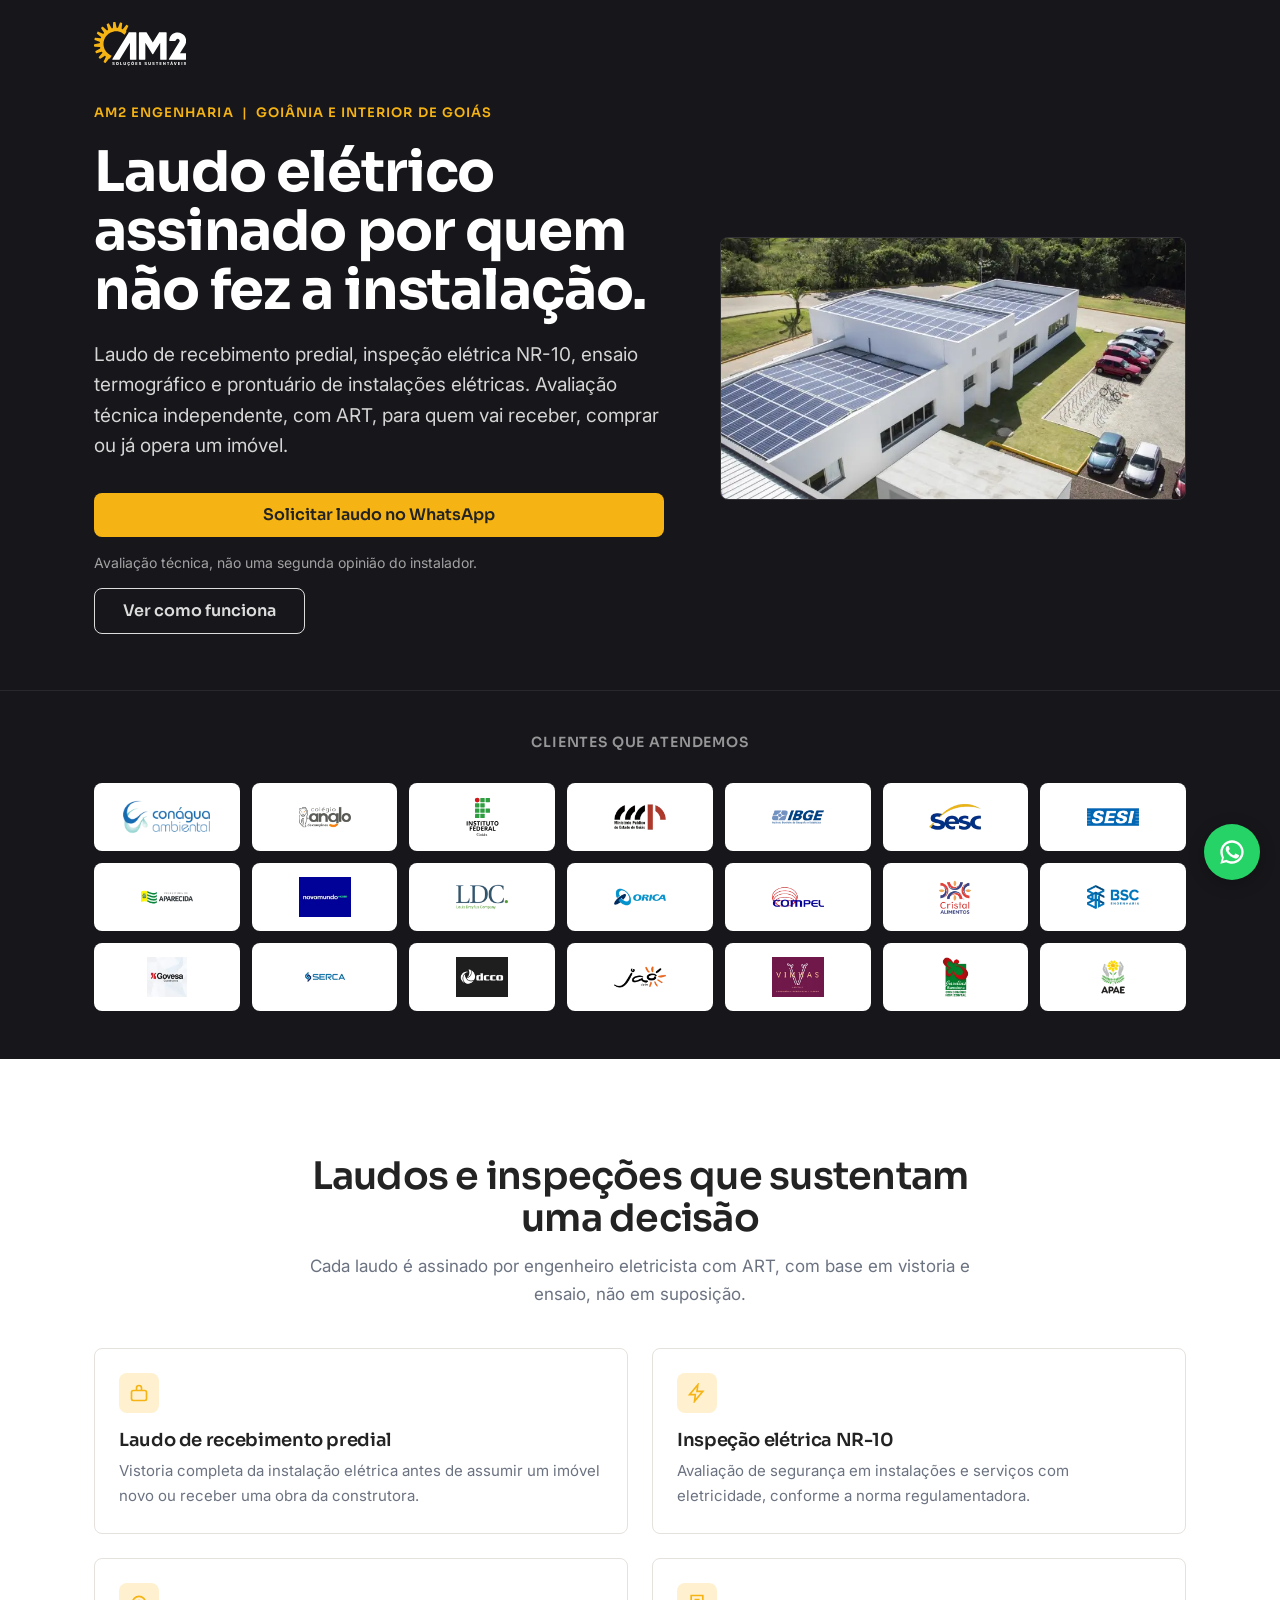
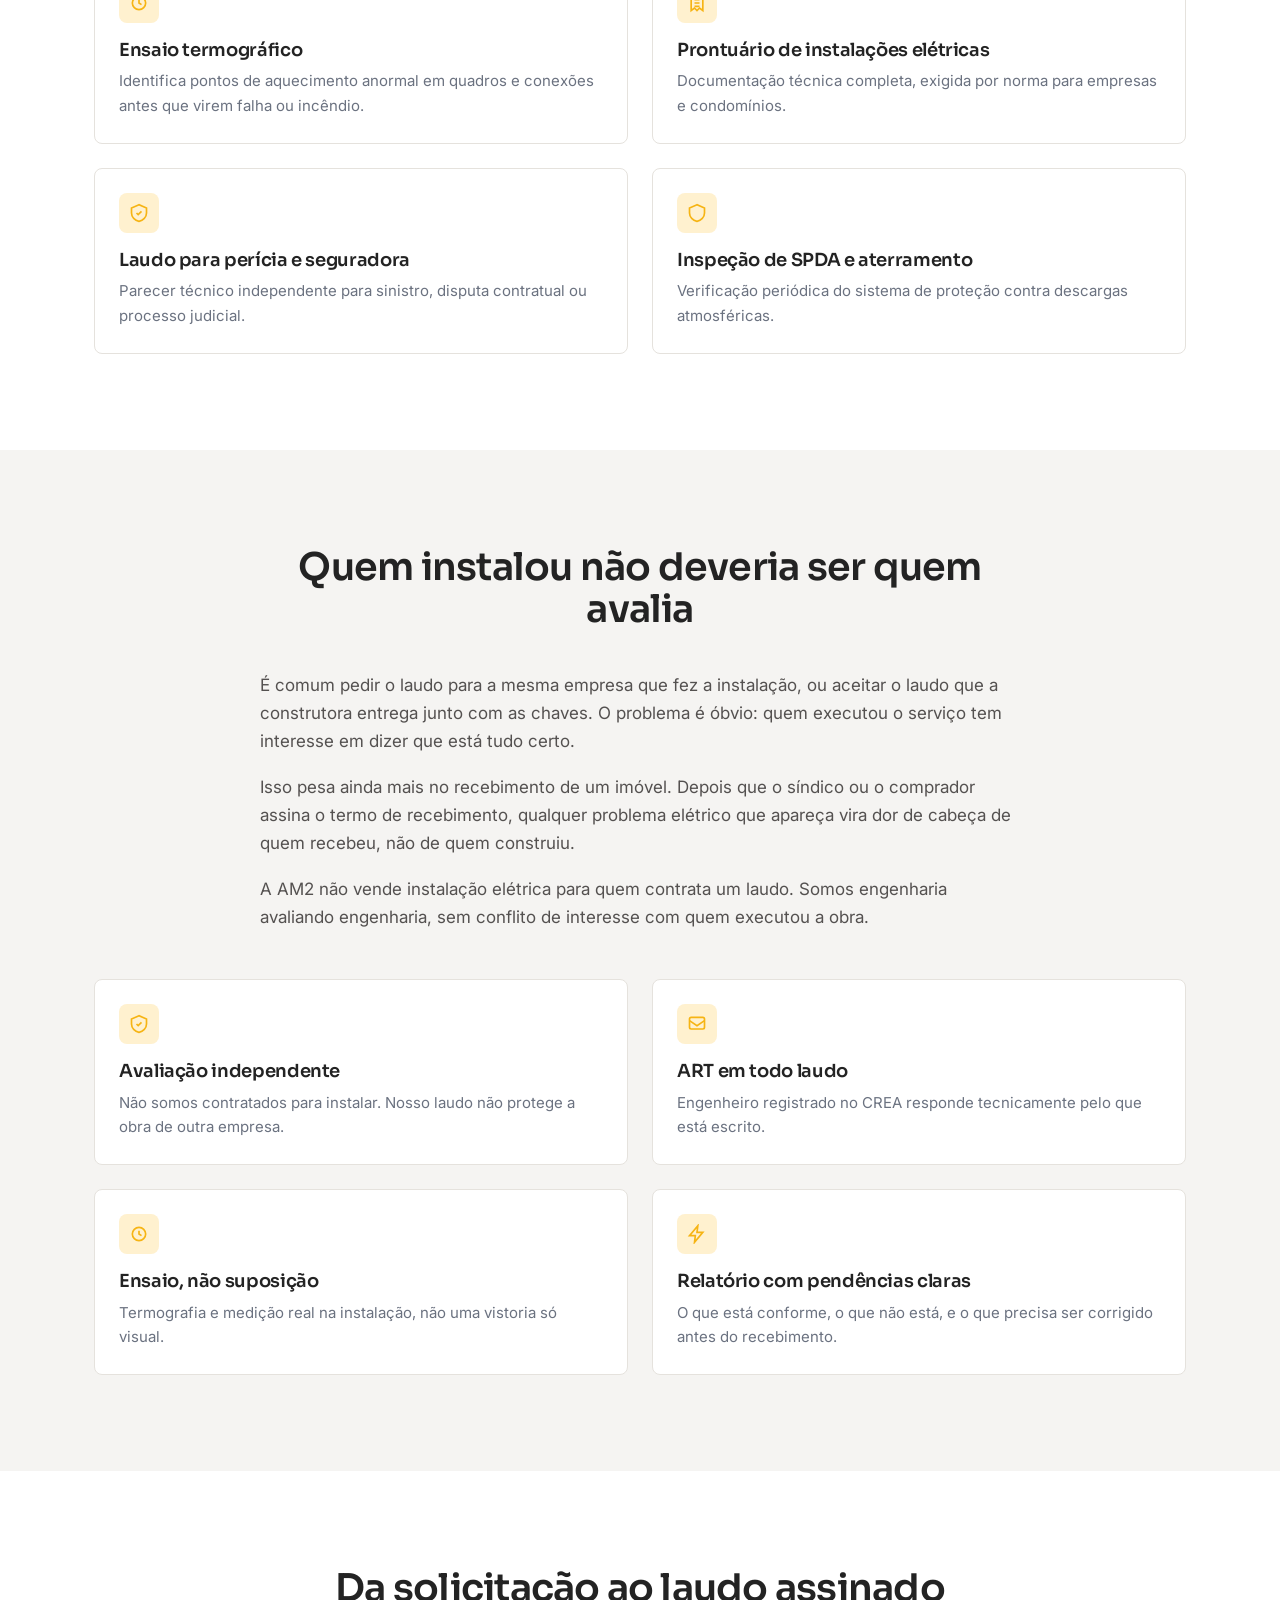
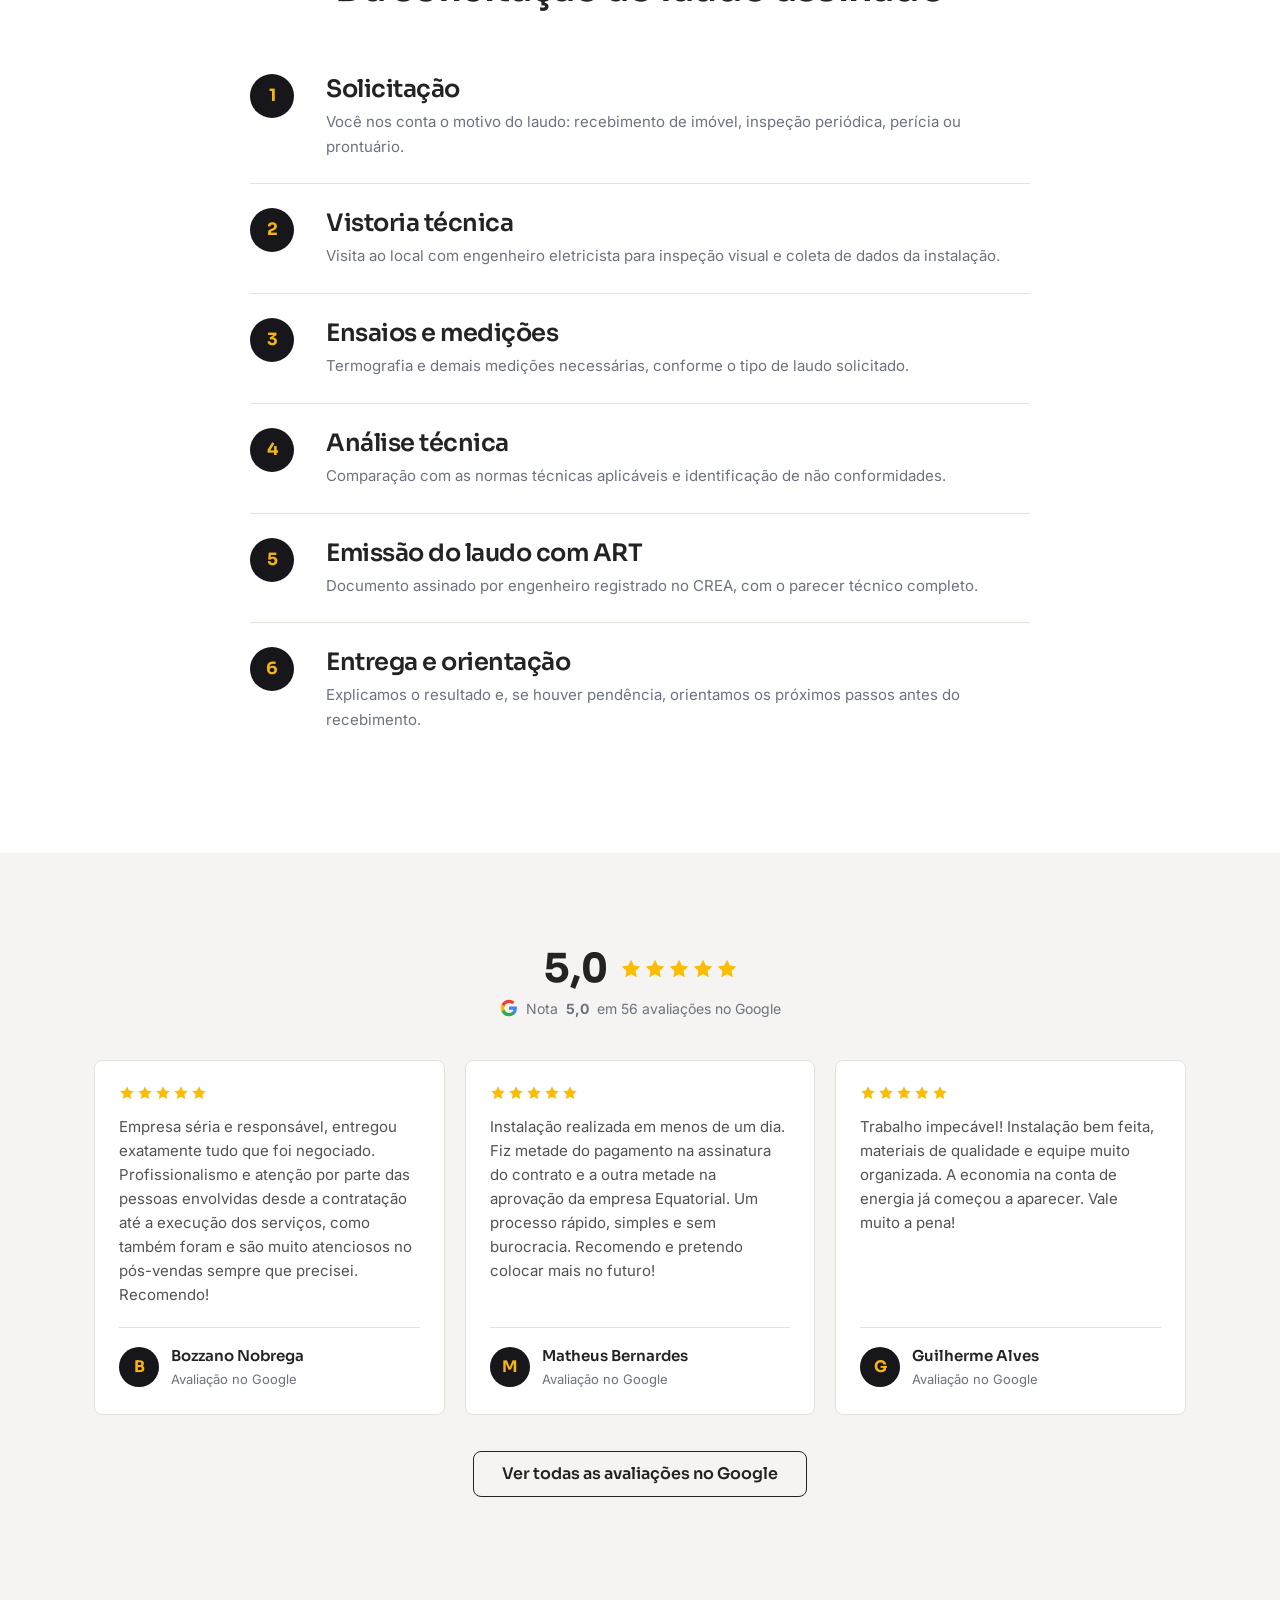
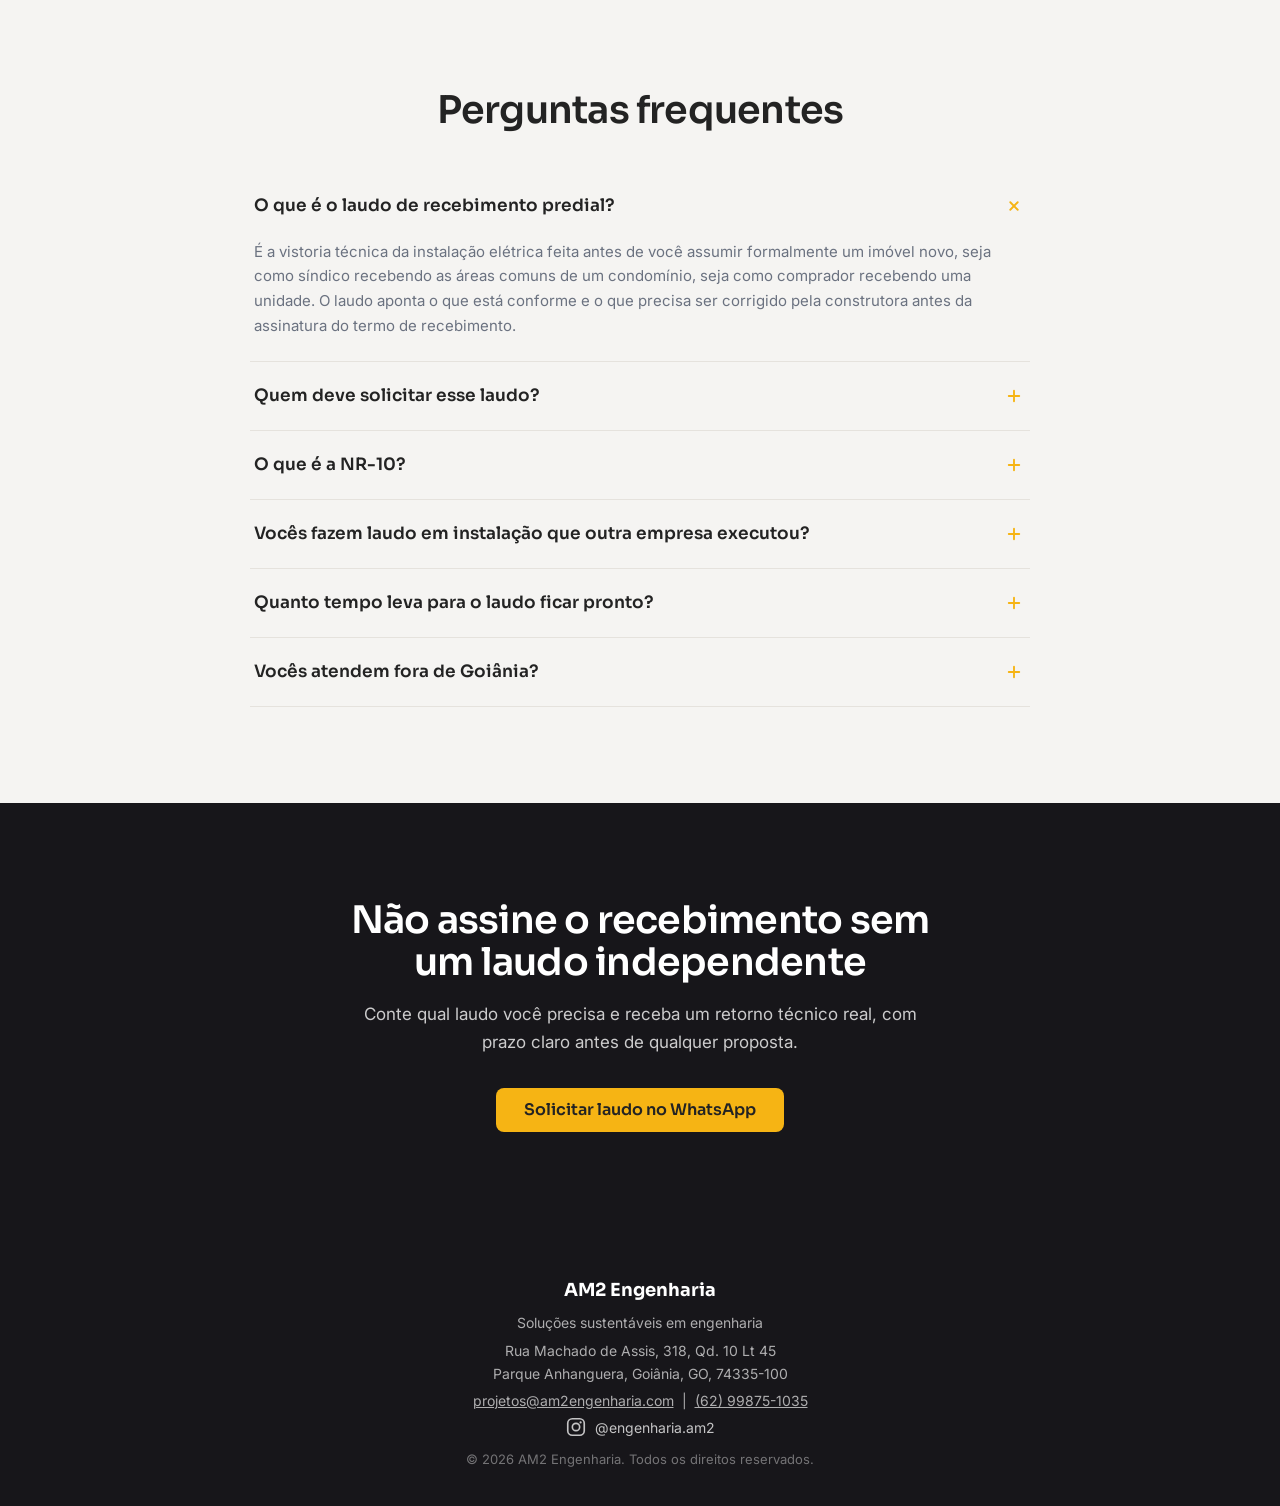
==== laudos-eletricos.html @ b1551a26 "Adiciona a landing page de Laudos Eletricos e Inspecao Eletrica Terceira e ultima das landing pages " ====
<!DOCTYPE html>
<html lang="pt-BR">
<head>
<meta charset="UTF-8">
<meta name="viewport" content="width=device-width, initial-scale=1.0">
<title>Laudos Elétricos e Inspeção Elétrica em Goiânia | AM2 Engenharia</title>
<meta name="description" content="Laudo de recebimento predial, inspeção elétrica NR-10, ensaio termográfico e prontuário de instalações elétricas, assinados por engenheiro independente com ART. Atendimento em Goiânia e interior de Goiás.">
<link rel="canonical" href="https://am2engenharia.com/energia-solar/laudos-eletricos.html">

<meta property="og:site_name" content="AM2 Engenharia">
<meta property="og:title" content="Laudos Elétricos e Inspeção Elétrica em Goiânia | AM2 Engenharia">
<meta property="og:description" content="Laudo de recebimento predial, inspeção elétrica NR-10, ensaio termográfico e prontuário de instalações elétricas, assinados por engenheiro independente.">
<meta property="og:image" content="https://am2engenharia.com/energia-solar/img/og-image.jpg">
<meta property="og:image:width" content="1200">
<meta property="og:image:height" content="630">
<meta property="og:url" content="https://am2engenharia.com/energia-solar/laudos-eletricos.html">
<meta property="og:type" content="website">
<meta property="og:locale" content="pt_BR">

<meta name="twitter:card" content="summary_large_image">
<meta name="twitter:title" content="Laudos Elétricos e Inspeção Elétrica em Goiânia | AM2 Engenharia">
<meta name="twitter:description" content="Laudo de recebimento predial, inspeção elétrica NR-10, ensaio termográfico e prontuário de instalações elétricas.">
<meta name="twitter:image" content="https://am2engenharia.com/energia-solar/img/og-image.jpg">

<link rel="icon" href="data:image/svg+xml,%3Csvg xmlns='http://www.w3.org/2000/svg' viewBox='0 0 32 32'%3E%3Crect width='32' height='32' rx='6' fill='%2317161A'/%3E%3Ccircle cx='16' cy='16' r='8' fill='%23F6B414'/%3E%3C/svg%3E">

<link rel="preconnect" href="https://fonts.googleapis.com">
<link rel="preconnect" href="https://fonts.gstatic.com" crossorigin>
<link href="https://fonts.googleapis.com/css2?family=Sora:wght@600;700&family=Inter:wght@400;500&display=swap" rel="stylesheet">

<!-- Google Tag Manager -->
<script>(function(w,d,s,l,i){w[l]=w[l]||[];w[l].push({'gtm.start':
new Date().getTime(),event:'gtm.js'});var f=d.getElementsByTagName(s)[0],
j=d.createElement(s),dl=l!='dataLayer'?'&l='+l:'';j.async=true;j.src=
'https://www.googletagmanager.com/gtm.js?id='+i+dl;f.parentNode.insertBefore(j,f);
})(window,document,'script','dataLayer','GTM-5PCXXTLG');</script>
<!-- End Google Tag Manager -->

<style>
  /* CSS crítico: hero acima da dobra (mesmo bloco do index.html, mesma design system) */
  *,*::before,*::after{box-sizing:border-box}
  html{-webkit-text-size-adjust:100%}
  body{margin:0;font-family:'Inter','Segoe UI',sans-serif;font-size:17px;line-height:1.65;color:#232323;background:#fff}
  .topo{background:#17161A;padding:22px 0 4px}
  .logo-am2{height:44px;width:auto;display:block}
  .hero{background:#17161A;color:#fff;padding:32px 0 56px}
  .container{max-width:1140px;margin:0 auto;padding:0 24px}
  .hero-conteudo{max-width:760px;margin:0 auto;text-align:center}
  .eyebrow{font-family:'Sora','Segoe UI',sans-serif;font-weight:600;font-size:13px;letter-spacing:.08em;text-transform:uppercase;color:#F6B414;display:block;margin-bottom:20px}
  h1{font-family:'Sora','Segoe UI',sans-serif;font-weight:700;letter-spacing:-0.02em;font-size:34px;line-height:1.1;margin:0 0 20px;color:#fff}
  @media (min-width:769px){h1{font-size:56px;line-height:1.05}}
</style>
<link rel="stylesheet" href="css/style.css">

<script type="application/ld+json">
{
  "@context": "https://schema.org",
  "@type": "LocalBusiness",
  "name": "AM2 Engenharia",
  "image": "https://am2engenharia.com/energia-solar/img/og-image.jpg",
  "telephone": "+5562998751035",
  "email": "projetos@am2engenharia.com",
  "address": {
    "@type": "PostalAddress",
    "streetAddress": "Rua Machado de Assis, 318, Qd. 10 Lt 45",
    "addressLocality": "Goiânia",
    "addressRegion": "GO",
    "postalCode": "74335-100",
    "addressCountry": "BR"
  },
  "areaServed": {
    "@type": "State",
    "name": "Goiás"
  },
  "makesOffer": {
    "@type": "Offer",
    "itemOffered": {
      "@type": "Service",
      "name": "Laudos elétricos e inspeção elétrica, incluindo laudo de recebimento predial",
      "provider": {
        "@type": "LocalBusiness",
        "name": "AM2 Engenharia"
      }
    }
  }
}
</script>
</head>
<body>
<!-- Google Tag Manager (noscript) -->
<noscript><iframe src="https://www.googletagmanager.com/ns.html?id=GTM-5PCXXTLG"
height="0" width="0" style="display:none;visibility:hidden"></iframe></noscript>
<!-- End Google Tag Manager (noscript) -->

<main>

<!-- CABEÇALHO / LOGO -->
<header class="topo">
  <div class="container">
    <svg id="logoAm2" class="logo-am2" viewBox="0 0 320.2 152.9" xmlns="http://www.w3.org/2000/svg" role="img" aria-label="AM2 Engenharia">
      <style>#logoAm2 .st0{fill:#F6B414}#logoAm2 .st1{fill:#FFFFFF}</style>
      <g>
        <path class="st0" d="M116.3,11.3c-0.7-0.4-1.4-0.8-2.1-1.2c-0.8-0.4-1.8-0.3-2.3,0.4l-11.1,13.9c-0.5,0.6-1.4,0.9-2.2,0.5c-0.5-0.2-1.1-0.5-1.6-0.7c-0.8-0.3-1.2-1.1-1.1-1.9L98,4.7c0.1-0.9-0.5-1.7-1.3-2c-1.6-0.4-3.1-0.8-4.7-1.1c-0.9-0.2-1.8,0.3-2.1,1.1l-6.3,16.6c-0.3,0.8-1.1,1.3-1.9,1.2c-0.6-0.1-1.1-0.1-1.7-0.1c-0.8-0.1-1.5-0.7-1.7-1.5L74.8,1.5c-0.2-0.9-1-1.5-1.9-1.5c-1.6,0.1-3.2,0.2-4.8,0.4c-0.9,0.1-1.6,0.8-1.6,1.7l-0.8,17.8c0,0.8-0.6,1.5-1.4,1.7c-0.6,0.1-1.1,0.3-1.7,0.4c-0.8,0.2-1.6-0.2-2-0.9L51.8,5.6c-0.4-0.8-1.4-1.1-2.2-0.8c-1.5,0.6-3,1.2-4.5,1.8c-0.8,0.4-1.3,1.3-1,2.2l4.7,17.1c0.2,0.8-0.1,1.6-0.8,2.1c-0.5,0.3-1,0.6-1.5,0.9c-0.7,0.4-1.6,0.4-2.2-0.2L31.1,16.6c-0.7-0.6-1.7-0.6-2.4-0.1c-1.3,1-2.5,2.1-3.7,3.1c-0.7,0.6-0.8,1.6-0.3,2.4l9.8,14.9c0.5,0.7,0.4,1.6-0.2,2.2c-0.4,0.4-0.8,0.9-1.1,1.3c-0.5,0.6-1.4,0.8-2.2,0.5l-16.1-7.4c-0.8-0.4-1.8-0.1-2.3,0.7c-0.4,0.7-0.9,1.4-1.3,2c-0.4,0.7-0.8,1.4-1.2,2.1C9.6,39,9.8,40,10.5,40.6l13.9,11.1c0.6,0.5,0.9,1.4,0.5,2.2c-0.2,0.5-0.5,1.1-0.7,1.6c-0.3,0.8-1.1,1.2-1.9,1.1L4.7,54.5c-0.9-0.1-1.7,0.5-2,1.3c-0.4,1.6-0.8,3.1-1.1,4.7c-0.2,0.9,0.3,1.8,1.1,2.1l16.6,6.3c0.8,0.3,1.3,1.1,1.2,1.9c-0.1,0.6-0.1,1.1-0.1,1.7c-0.1,0.8-0.7,1.5-1.5,1.7L1.5,77.7c-0.9,0.2-1.5,1-1.5,1.9c0.1,1.6,0.2,3.2,0.4,4.8C0.5,85.3,1.2,86,2.1,86l17.8,0.8c0.8,0,1.5,0.6,1.7,1.4c0.1,0.6,0.3,1.1,0.4,1.7c0.2,0.8-0.2,1.6-0.9,2l-15.5,8.7c-0.8,0.4-1.1,1.4-0.8,2.2c0.6,1.5,1.2,3,1.8,4.5c0.4,0.8,1.3,1.3,2.2,1l17.1-4.7c0.8-0.2,1.6,0.1,2.1,0.8c0.3,0.5,0.6,1,0.9,1.5c0.4,0.7,0.4,1.6-0.2,2.2l-12.1,13.1c-0.6,0.7-0.7,1.7-0.1,2.4c1,1.3,2.1,2.5,3.1,3.7c0.6,0.7,1.6,0.8,2.4,0.3l14.9-9.8c0.7-0.5,1.6-0.4,2.2,0.2c0.4,0.4,0.9,0.8,1.3,1.1c0.6,0.5,0.8,1.4,0.5,2.2l-7.4,16.1c-0.4,0.8-0.1,1.8,0.7,2.3c0.7,0.4,1.4,0.9,2,1.3c0.7,0.4,1.4,0.8,2.1,1.2c0.8,0.4,1.8,0.3,2.3-0.4l11.1-13.9c0.5-0.6,1.4-0.9,2.2-0.5c0.3,0.1,0.6,0.3,0.9,0.4l6.7-10.9c-2.8-1-5.5-2.3-8-3.9c-9.5-5.9-16.7-15.3-19.4-27c-2.7-11.6-0.5-23.3,5.3-32.8c5.9-9.5,15.3-16.7,27-19.5c11.6-2.7,23.3-0.5,32.8,5.3c2.5,1.6,4.9,3.4,7.1,5.5l6.7-10.9c-0.3-0.2-0.5-0.4-0.8-0.6c-0.6-0.5-0.8-1.4-0.5-2.2l7.4-16.1c0.4-0.8,0.1-1.8-0.7-2.3C117.7,12.2,117,11.7,116.3,11.3z"/>
        <path class="st1" d="M147.3,129.2V38c0-0.5-0.2-1.1-0.6-1.4c-0.4-0.4-0.9-0.6-1.4-0.6H122c-0.7,0-1.4,0.4-1.7,1l-56.4,91.2c-0.4,0.6-0.4,1.4,0,2.1c0.4,0.6,1,1,1.8,1h21.7c0.7,0,1.4-0.4,1.7-1l35.8-57.9v56.9c0,0.5,0.2,1.1,0.6,1.4c0.4,0.4,0.9,0.6,1.4,0.6h18.4C146.4,131.3,147.3,130.3,147.3,129.2z M284,63.9c0.6-2.7,2.7-4.7,5.4-5.2c2.7-0.5,5.4,0.5,7,2.7c1.6,2.2,1.8,5.1,0.4,7.5l-36.6,59.3c-0.4,0.6-0.4,1.4,0,2.1c0.4,0.6,1,1,1.8,1h56.3c0.5,0,1.1-0.2,1.4-0.6c0.4-0.4,0.6-0.9,0.6-1.4v-18.4c0-1.1-0.9-2-2-2h-19.6l16.9-27.4c6.6-10.3,6.2-23.7-1.2-33.5c-7.3-9.8-20-14.1-31.8-10.6c-11.8,3.4-20.2,13.8-21.1,26.1c0,0.6,0.2,1.1,0.5,1.5c0.4,0.4,0.9,0.6,1.5,0.6H282C282.9,65.4,283.8,64.8,284,63.9z M204.3,71.3L183,36.9c-0.4-0.6-1-1-1.7-1H158c-0.5,0-1.1,0.2-1.4,0.6c-0.4,0.4-0.6,0.9-0.6,1.4v91.2c0,0.5,0.2,1.1,0.6,1.4s0.9,0.6,1.4,0.6h18.4c0.5,0,1.1-0.2,1.4-0.6c0.4-0.4,0.6-0.9,0.6-1.4V72.4l24.1,38.9c0.4,0.6,1,1,1.7,1s1.4-0.4,1.7-1l24.1-38.9v56.9c0,0.5,0.2,1.1,0.6,1.4c0.4,0.4,0.9,0.6,1.4,0.6h18.4c1.1,0,2-0.9,2-2V38c0-0.5-0.2-1.1-0.6-1.4c-0.4-0.4-0.9-0.6-1.4-0.6h-23.3c-0.7,0-1.4,0.4-1.7,1L204.3,71.3z"/>
        <path class="st1" d="M63.6,146.4c0.1,1.6,1.2,3.1,4.1,3.1c2.8,0,4.2-1.4,4.2-3.3c0-1.9-1.2-2.6-2.8-2.9l-1.5-0.3c-0.9-0.2-1.4-0.5-1.4-1c0-0.7,0.5-1.1,1.5-1.1c1,0,1.6,0.6,1.7,1.2h2.3c-0.1-1.6-1.4-3-3.9-3c-2.4,0-4,1.2-4,3.2c0,1.7,1.1,2.6,2.7,2.9l1.4,0.3c1,0.2,1.5,0.5,1.5,1.1c0,0.7-0.5,1.2-1.7,1.2c-1.1,0-1.8-0.6-1.9-1.2H63.6z M85.8,144.8v-1.2c0-2.9-1.6-4.7-4.5-4.7c-2.9,0-4.5,1.8-4.5,4.7v1.2c0,2.9,1.7,4.7,4.5,4.7C84.2,149.5,85.8,147.7,85.8,144.8z M83.3,143.6v1.2c0,1.8-0.8,2.7-2,2.7c-1.2,0-2-0.9-2-2.7v-1.2c0-1.8,0.8-2.7,2-2.7C82.5,140.9,83.3,141.9,83.3,143.6z M97.7,147.3h-4.1v-8.1h-2.5v10.2h6.5V147.3z M106.6,147.5c-1.1,0-1.8-0.7-1.8-2v-6.4h-2.4v6.7c0,2.2,1.6,3.7,4.3,3.7c2.6,0,4.3-1.5,4.3-3.7v-6.7h-2.4v6.4C108.5,146.8,107.7,147.5,106.6,147.5z M120.3,152.9c1.2,0,2-0.5,2-1.5c0-0.8-0.5-1.3-1.4-1.3l0.3-0.7c2.1-0.2,3.5-1.6,3.5-3.6v-0.3h-2.3c0,1.1-0.7,1.9-1.8,1.9c-1.2,0-1.9-0.9-1.9-2.7v-1.1c0-1.7,0.7-2.7,1.9-2.7c1.1,0,1.8,0.8,1.8,1.9h2.3v-0.3c0-2.2-1.7-3.7-4.2-3.7c-2.8,0-4.4,1.8-4.4,4.7v1.1c0,2.7,1.3,4.4,3.7,4.7l-0.3,0.8v0.8h0.4c0.8,0,0.9,0.2,0.9,0.4c0,0.3-0.4,0.4-0.8,0.4c-0.3,0-0.6,0-0.8-0.1v1C119.5,152.9,119.8,152.9,120.3,152.9z M135.1,138.4c1,0,1.6-0.7,1.6-1.7h-1.1c0,0.4-0.2,0.7-0.5,0.7c-0.6,0-0.9-0.8-1.9-0.8c-1.1,0-1.5,0.9-1.5,1.7h1.1c0-0.3,0.2-0.7,0.5-0.7C133.8,137.6,134.1,138.4,135.1,138.4z M138.6,144.8v-1.2c0-2.9-1.6-4.7-4.5-4.7c-2.9,0-4.5,1.8-4.5,4.7v1.2c0,2.9,1.7,4.7,4.5,4.7C137,149.5,138.6,147.7,138.6,144.8z M136.1,143.6v1.2c0,1.8-0.8,2.7-2,2.7c-1.2,0-2-0.9-2-2.7v-1.2c0-1.8,0.8-2.7,2-2.7C135.3,140.9,136.1,141.9,136.1,143.6z M150.8,147.4h-4.4v-2.3h4.1v-1.8h-4.1v-2.2h4.4v-1.9h-6.8v10.2h6.8V147.4z M155.7,146.4c0.1,1.6,1.2,3.1,4.1,3.1c2.8,0,4.2-1.4,4.2-3.3c0-1.9-1.2-2.6-2.8-2.9l-1.5-0.3c-0.9-0.2-1.4-0.5-1.4-1c0-0.7,0.5-1.1,1.5-1.1c1,0,1.6,0.6,1.7,1.2h2.3c-0.1-1.6-1.4-3-3.9-3c-2.4,0-4,1.2-4,3.2c0,1.7,1.1,2.6,2.7,2.9l1.4,0.3c1,0.2,1.5,0.5,1.5,1.1c0,0.7-0.5,1.2-1.7,1.2c-1.1,0-1.8-0.6-1.9-1.2H155.7z M175.4,146.4c0.1,1.6,1.2,3.1,4.1,3.1c2.8,0,4.2-1.4,4.2-3.3c0-1.9-1.2-2.6-2.8-2.9l-1.5-0.3c-0.9-0.2-1.4-0.5-1.4-1c0-0.7,0.5-1.1,1.5-1.1c1,0,1.6,0.6,1.7,1.2h2.3c-0.1-1.6-1.4-3-3.9-3c-2.4,0-4,1.2-4,3.2c0,1.7,1.1,2.6,2.7,2.9l1.4,0.3c1,0.2,1.5,0.5,1.5,1.1c0,0.7-0.5,1.2-1.7,1.2c-1.1,0-1.8-0.6-1.9-1.2H175.4z M193.1,147.5c-1.1,0-1.8-0.7-1.8-2v-6.4h-2.4v6.7c0,2.2,1.6,3.7,4.3,3.7c2.6,0,4.3-1.5,4.3-3.7v-6.7h-2.4v6.4C194.9,146.8,194.2,147.5,193.1,147.5z M202.4,146.4c0.1,1.6,1.2,3.1,4.1,3.1c2.8,0,4.2-1.4,4.2-3.3c0-1.9-1.2-2.6-2.8-2.9l-1.5-0.3c-0.9-0.2-1.4-0.5-1.4-1c0-0.7,0.5-1.1,1.5-1.1c1,0,1.6,0.6,1.7,1.2h2.3c-0.1-1.6-1.4-3-3.9-3c-2.4,0-4,1.2-4,3.2c0,1.7,1.1,2.6,2.7,2.9l1.4,0.3c1,0.2,1.5,0.5,1.5,1.1c0,0.7-0.5,1.2-1.7,1.2c-1.1,0-1.8-0.6-1.9-1.2H202.4z M220.3,149.3v-8.2h2.8v-2h-8v2h2.8v8.2H220.3z M234.8,147.4h-4.4v-2.3h4.1v-1.8h-4.1v-2.2h4.4v-1.9h-6.8v10.2h6.8V147.4z M242.5,149.3v-6.1h0.1l4.1,6.1h1.9v-10.2h-2.3v6.1h-0.1l-4.1-6.1h-1.9v10.2H242.5z M258.7,149.3v-8.2h2.8v-2h-8v2h2.8v8.2H258.7z M268.7,138.1h1.6l2.1-2.4h-2L268.7,138.1z M267.3,149.3l0.7-2.4h3.2l0.7,2.4h2.6l-3.3-10.2h-3l-3.3,10.2H267.3z M269.6,141.3l1.1,3.9h-2.3l1.1-3.9H269.6z M280.9,149.3h3.1l3.2-10.2h-2.7l-1.9,7.6h-0.1l-1.9-7.6h-2.9L280.9,149.3z M298.8,147.4h-4.4v-2.3h4.1v-1.8h-4.1v-2.2h4.4v-1.9H292v10.2h6.8V147.4z M306.7,149.3v-10.2h-2.5v10.2H306.7z M311.9,146.4c0.1,1.6,1.2,3.1,4.1,3.1c2.8,0,4.2-1.4,4.2-3.3c0-1.9-1.2-2.6-2.8-2.9l-1.5-0.3c-0.9-0.2-1.4-0.5-1.4-1c0-0.7,0.5-1.1,1.5-1.1c1,0,1.6,0.6,1.7,1.2h2.3c-0.1-1.6-1.4-3-3.9-3c-2.4,0-4,1.2-4,3.2c0,1.7,1.1,2.6,2.7,2.9l1.4,0.3c1,0.2,1.5,0.5,1.5,1.1c0,0.7-0.5,1.2-1.7,1.2c-1.1,0-1.8-0.6-1.9-1.2H311.9z"/>
      </g>
    </svg>
  </div>
</header>

<!-- 01. HERO -->
<section class="hero">
  <div class="container">
    <div class="hero-grid">
      <div class="hero-conteudo">
        <span class="eyebrow">AM2 ENGENHARIA &nbsp;|&nbsp; GOIÂNIA E INTERIOR DE GOIÁS</span>
        <h1>Laudo elétrico assinado por quem não fez a instalação.</h1>
        <p class="hero-subtitulo">Laudo de recebimento predial, inspeção elétrica NR-10, ensaio termográfico e prontuário de instalações elétricas. Avaliação técnica independente, com ART, para quem vai receber, comprar ou já opera um imóvel.</p>
        <div class="hero-acoes">
          <button class="btn btn-primario btn-bloco" data-whatsapp-origem="hero_laudos">Solicitar laudo no WhatsApp</button>
          <span class="hero-micro">Avaliação técnica, não uma segunda opinião do instalador.</span>
          <button class="btn btn-secundario hero-secundario" data-rolar-para="#contato">Ver como funciona</button>
        </div>
      </div>
      <div class="hero-imagem">
        <img src="img/hero-usina.webp" alt="Instalação elétrica inspecionada pela AM2 Engenharia" width="800" height="450" loading="eager" fetchpriority="high">
      </div>
    </div>
  </div>
</section>

<!-- 02. CLIENTES / LOGO WALL -->
<section class="clientes-tira" aria-label="Empresas e instituições atendidas pela AM2">
  <div class="container">
    <p class="clientes-tira-titulo">Clientes que atendemos</p>
    <div class="clientes-logo-grid">
      <div class="clientes-logo-card"><img src="img/clientes/conagua.webp" alt="Conágua Ambiental" loading="lazy" width="240" height="140"></div>
      <div class="clientes-logo-card"><img src="img/clientes/anglo.webp" alt="Colégio Anglo de Campinas" loading="lazy" width="240" height="140"></div>
      <div class="clientes-logo-card"><object type="image/svg+xml" data="img/clientes/if.svg" aria-label="Instituto Federal de Goiás"></object></div>
      <div class="clientes-logo-card"><img src="img/clientes/mpgo.webp" alt="Ministério Público do Estado de Goiás" loading="lazy" width="240" height="140"></div>
      <div class="clientes-logo-card"><img src="img/clientes/ibge.webp" alt="IBGE" loading="lazy" width="240" height="140"></div>
      <div class="clientes-logo-card"><img src="img/clientes/sesc.webp" alt="Sesc" loading="lazy" width="240" height="140"></div>
      <div class="clientes-logo-card"><img src="img/clientes/sesi.webp" alt="Sesi" loading="lazy" width="240" height="140"></div>
      <div class="clientes-logo-card"><img src="img/clientes/aparecida.webp" alt="Prefeitura de Aparecida de Goiânia" loading="lazy" width="240" height="140"></div>
      <div class="clientes-logo-card"><img src="img/clientes/novomundo.webp" alt="Novo Mundo" loading="lazy" width="240" height="140"></div>
      <div class="clientes-logo-card"><img src="img/clientes/ldc.webp" alt="Louis Dreyfus Company" loading="lazy" width="240" height="140"></div>
      <div class="clientes-logo-card"><img src="img/clientes/orica.webp" alt="Orica" loading="lazy" width="240" height="140"></div>
      <div class="clientes-logo-card"><img src="img/clientes/copel.webp" alt="Copel" loading="lazy" width="240" height="140"></div>
      <div class="clientes-logo-card"><img src="img/clientes/cristal.webp" alt="Cristal Alimentos" loading="lazy" width="240" height="140"></div>
      <div class="clientes-logo-card"><img src="img/clientes/bsc.webp" alt="BSC Engenharia" loading="lazy" width="240" height="140"></div>
      <div class="clientes-logo-card"><img src="img/clientes/govesa.webp" alt="Govesa Construtora" loading="lazy" width="240" height="140"></div>
      <div class="clientes-logo-card"><img src="img/clientes/serca.webp" alt="Serca" loading="lazy" width="240" height="140"></div>
      <div class="clientes-logo-card"><img src="img/clientes/dcco.webp" alt="DCCO" loading="lazy" width="240" height="140"></div>
      <div class="clientes-logo-card"><img src="img/clientes/jao.webp" alt="Jaó Clube" loading="lazy" width="240" height="140"></div>
      <div class="clientes-logo-card"><img src="img/clientes/vinhas.webp" alt="Condomínio Vinhas Anápolis" loading="lazy" width="240" height="140"></div>
      <div class="clientes-logo-card"><img src="img/clientes/barcelona.webp" alt="Jardins Barcelona Condomínio Horizontal" loading="lazy" width="240" height="140"></div>
      <div class="clientes-logo-card"><img src="img/clientes/apae.webp" alt="APAE Goiânia" loading="lazy" width="240" height="140"></div>
    </div>
  </div>
</section>

<!-- 03. O QUE FAZEMOS -->
<section class="secao-clara">
  <div class="container">
    <div class="titulo-secao">
      <h2>Laudos e inspeções que sustentam uma decisão</h2>
      <p>Cada laudo é assinado por engenheiro eletricista com ART, com base em vistoria e ensaio, não em suposição.</p>
    </div>
    <div class="pontos-grid">
      <div class="ponto-card">
        <div class="icone" aria-hidden="true"><svg width="20" height="20" viewBox="0 0 24 24" fill="none" stroke="currentColor" stroke-width="2"><rect x="3" y="9" width="18" height="12" rx="2"/><path d="M9 9V6a3 3 0 0 1 6 0v3"/></svg></div>
        <h3>Laudo de recebimento predial</h3>
        <p>Vistoria completa da instalação elétrica antes de assumir um imóvel novo ou receber uma obra da construtora.</p>
      </div>
      <div class="ponto-card">
        <div class="icone" aria-hidden="true"><svg width="20" height="20" viewBox="0 0 24 24" fill="none" stroke="currentColor" stroke-width="2"><path d="M13 2 3 14h7l-1 8 10-12h-7l1-8z"/></svg></div>
        <h3>Inspeção elétrica NR-10</h3>
        <p>Avaliação de segurança em instalações e serviços com eletricidade, conforme a norma regulamentadora.</p>
      </div>
      <div class="ponto-card">
        <div class="icone" aria-hidden="true"><svg width="20" height="20" viewBox="0 0 24 24" fill="none" stroke="currentColor" stroke-width="2"><circle cx="12" cy="12" r="8"/><path d="M12 8v4l3 2"/></svg></div>
        <h3>Ensaio termográfico</h3>
        <p>Identifica pontos de aquecimento anormal em quadros e conexões antes que virem falha ou incêndio.</p>
      </div>
      <div class="ponto-card">
        <div class="icone" aria-hidden="true"><svg width="20" height="20" viewBox="0 0 24 24" fill="none" stroke="currentColor" stroke-width="2"><path d="M9 12h6M9 16h6M9 8h6"/><path d="M5 3h14v18l-4-3-3 3-3-3-4 3V3z"/></svg></div>
        <h3>Prontuário de instalações elétricas</h3>
        <p>Documentação técnica completa, exigida por norma para empresas e condomínios.</p>
      </div>
      <div class="ponto-card">
        <div class="icone" aria-hidden="true"><svg width="20" height="20" viewBox="0 0 24 24" fill="none" stroke="currentColor" stroke-width="2"><path d="M12 2 3 6v6c0 5 4 9 9 10 5-1 9-5 9-10V6l-9-4z"/><path d="m9 12 2 2 4-4"/></svg></div>
        <h3>Laudo para perícia e seguradora</h3>
        <p>Parecer técnico independente para sinistro, disputa contratual ou processo judicial.</p>
      </div>
      <div class="ponto-card">
        <div class="icone" aria-hidden="true"><svg width="20" height="20" viewBox="0 0 24 24" fill="none" stroke="currentColor" stroke-width="2"><path d="M12 2 3 6v6c0 5 4 9 9 10 5-1 9-5 9-10V6l-9-4z"/></svg></div>
        <h3>Inspeção de SPDA e aterramento</h3>
        <p>Verificação periódica do sistema de proteção contra descargas atmosféricas.</p>
      </div>
    </div>
  </div>
</section>

<!-- 04. QUEBRA DE OBJEÇÃO -->
<section class="secao-alternada">
  <div class="container">
    <div class="titulo-secao">
      <h2>Quem instalou não deveria ser quem avalia</h2>
    </div>
    <div class="objecao-corpo">
      <p>É comum pedir o laudo para a mesma empresa que fez a instalação, ou aceitar o laudo que a construtora entrega junto com as chaves. O problema é óbvio: quem executou o serviço tem interesse em dizer que está tudo certo.</p>
      <p>Isso pesa ainda mais no recebimento de um imóvel. Depois que o síndico ou o comprador assina o termo de recebimento, qualquer problema elétrico que apareça vira dor de cabeça de quem recebeu, não de quem construiu.</p>
      <p>A AM2 não vende instalação elétrica para quem contrata um laudo. Somos engenharia avaliando engenharia, sem conflito de interesse com quem executou a obra.</p>
    </div>

    <div class="pontos-grid">
      <div class="ponto-card">
        <div class="icone" aria-hidden="true"><svg width="20" height="20" viewBox="0 0 24 24" fill="none" stroke="currentColor" stroke-width="2"><path d="M12 2 3 6v6c0 5 4 9 9 10 5-1 9-5 9-10V6l-9-4z"/><path d="m9 12 2 2 4-4"/></svg></div>
        <h3>Avaliação independente</h3>
        <p>Não somos contratados para instalar. Nosso laudo não protege a obra de outra empresa.</p>
      </div>
      <div class="ponto-card">
        <div class="icone" aria-hidden="true"><svg width="20" height="20" viewBox="0 0 24 24" fill="none" stroke="currentColor" stroke-width="2"><rect x="3" y="4" width="18" height="14" rx="2"/><path d="m3 8 9 6 9-6"/></svg></div>
        <h3>ART em todo laudo</h3>
        <p>Engenheiro registrado no CREA responde tecnicamente pelo que está escrito.</p>
      </div>
      <div class="ponto-card">
        <div class="icone" aria-hidden="true"><svg width="20" height="20" viewBox="0 0 24 24" fill="none" stroke="currentColor" stroke-width="2"><circle cx="12" cy="12" r="8"/><path d="M12 8v4l3 2"/></svg></div>
        <h3>Ensaio, não suposição</h3>
        <p>Termografia e medição real na instalação, não uma vistoria só visual.</p>
      </div>
      <div class="ponto-card">
        <div class="icone" aria-hidden="true"><svg width="20" height="20" viewBox="0 0 24 24" fill="none" stroke="currentColor" stroke-width="2"><path d="M13 2 3 14h7l-1 8 10-12h-7l1-8z"/></svg></div>
        <h3>Relatório com pendências claras</h3>
        <p>O que está conforme, o que não está, e o que precisa ser corrigido antes do recebimento.</p>
      </div>
    </div>
  </div>
</section>

<!-- 05. COMO FUNCIONA -->
<section class="secao-clara" id="contato">
  <div class="container">
    <div class="titulo-secao">
      <h2>Da solicitação ao laudo assinado</h2>
    </div>

    <div class="etapas-lista">
      <div class="etapa">
        <div class="etapa-numero">1</div>
        <div>
          <h3>Solicitação</h3>
          <p>Você nos conta o motivo do laudo: recebimento de imóvel, inspeção periódica, perícia ou prontuário.</p>
        </div>
      </div>
      <div class="etapa">
        <div class="etapa-numero">2</div>
        <div>
          <h3>Vistoria técnica</h3>
          <p>Visita ao local com engenheiro eletricista para inspeção visual e coleta de dados da instalação.</p>
        </div>
      </div>
      <div class="etapa">
        <div class="etapa-numero">3</div>
        <div>
          <h3>Ensaios e medições</h3>
          <p>Termografia e demais medições necessárias, conforme o tipo de laudo solicitado.</p>
        </div>
      </div>
      <div class="etapa">
        <div class="etapa-numero">4</div>
        <div>
          <h3>Análise técnica</h3>
          <p>Comparação com as normas técnicas aplicáveis e identificação de não conformidades.</p>
        </div>
      </div>
      <div class="etapa">
        <div class="etapa-numero">5</div>
        <div>
          <h3>Emissão do laudo com ART</h3>
          <p>Documento assinado por engenheiro registrado no CREA, com o parecer técnico completo.</p>
        </div>
      </div>
      <div class="etapa">
        <div class="etapa-numero">6</div>
        <div>
          <h3>Entrega e orientação</h3>
          <p>Explicamos o resultado e, se houver pendência, orientamos os próximos passos antes do recebimento.</p>
        </div>
      </div>
    </div>
  </div>
</section>

<!-- 06. AVALIAÇÕES GOOGLE -->
<section class="reviews-secao" aria-label="Avaliações de clientes no Google">
  <div class="container">
    <div class="reviews-topo">
      <div class="reviews-nota">
        <span class="reviews-nota-numero numero-tabular">5,0</span>
        <span class="reviews-estrelas" aria-hidden="true">
          <svg width="22" height="22" viewBox="0 0 24 24" fill="currentColor"><path d="m12 2 3.09 6.26L22 9.27l-5 4.87 1.18 6.88L12 17.77l-6.18 3.25L7 14.14 2 9.27l6.91-1.01L12 2z"/></svg>
          <svg width="22" height="22" viewBox="0 0 24 24" fill="currentColor"><path d="m12 2 3.09 6.26L22 9.27l-5 4.87 1.18 6.88L12 17.77l-6.18 3.25L7 14.14 2 9.27l6.91-1.01L12 2z"/></svg>
          <svg width="22" height="22" viewBox="0 0 24 24" fill="currentColor"><path d="m12 2 3.09 6.26L22 9.27l-5 4.87 1.18 6.88L12 17.77l-6.18 3.25L7 14.14 2 9.27l6.91-1.01L12 2z"/></svg>
          <svg width="22" height="22" viewBox="0 0 24 24" fill="currentColor"><path d="m12 2 3.09 6.26L22 9.27l-5 4.87 1.18 6.88L12 17.77l-6.18 3.25L7 14.14 2 9.27l6.91-1.01L12 2z"/></svg>
          <svg width="22" height="22" viewBox="0 0 24 24" fill="currentColor"><path d="m12 2 3.09 6.26L22 9.27l-5 4.87 1.18 6.88L12 17.77l-6.18 3.25L7 14.14 2 9.27l6.91-1.01L12 2z"/></svg>
        </span>
      </div>
      <p class="reviews-google-badge">
        <svg width="18" height="18" viewBox="0 0 24 24" aria-hidden="true"><path fill="#4285F4" d="M22.56 12.25c0-.78-.07-1.53-.2-2.25H12v4.26h5.92a5.06 5.06 0 0 1-2.2 3.32v2.77h3.57c2.08-1.92 3.28-4.74 3.28-8.1z"/><path fill="#34A853" d="M12 23c2.97 0 5.46-.98 7.28-2.66l-3.57-2.77c-.98.66-2.23 1.06-3.71 1.06-2.86 0-5.29-1.93-6.16-4.53H2.18v2.84A11 11 0 0 0 12 23z"/><path fill="#FBBC05" d="M5.84 14.1a6.6 6.6 0 0 1 0-4.2V7.06H2.18a11 11 0 0 0 0 9.88l3.66-2.84z"/><path fill="#EA4335" d="M12 5.38c1.62 0 3.06.56 4.21 1.64l3.15-3.15C17.45 2.09 14.97 1 12 1 7.7 1 3.99 3.47 2.18 7.06l3.66 2.84C6.71 7.31 9.14 5.38 12 5.38z"/></svg>
        Nota <strong>5,0</strong> em 56 avaliações no Google
      </p>
    </div>

    <div class="reviews-grid">
      <div class="review-card">
        <div class="review-card-estrelas" aria-label="5 de 5 estrelas">
          <svg width="16" height="16" viewBox="0 0 24 24" fill="currentColor"><path d="m12 2 3.09 6.26L22 9.27l-5 4.87 1.18 6.88L12 17.77l-6.18 3.25L7 14.14 2 9.27l6.91-1.01L12 2z"/></svg>
          <svg width="16" height="16" viewBox="0 0 24 24" fill="currentColor"><path d="m12 2 3.09 6.26L22 9.27l-5 4.87 1.18 6.88L12 17.77l-6.18 3.25L7 14.14 2 9.27l6.91-1.01L12 2z"/></svg>
          <svg width="16" height="16" viewBox="0 0 24 24" fill="currentColor"><path d="m12 2 3.09 6.26L22 9.27l-5 4.87 1.18 6.88L12 17.77l-6.18 3.25L7 14.14 2 9.27l6.91-1.01L12 2z"/></svg>
          <svg width="16" height="16" viewBox="0 0 24 24" fill="currentColor"><path d="m12 2 3.09 6.26L22 9.27l-5 4.87 1.18 6.88L12 17.77l-6.18 3.25L7 14.14 2 9.27l6.91-1.01L12 2z"/></svg>
          <svg width="16" height="16" viewBox="0 0 24 24" fill="currentColor"><path d="m12 2 3.09 6.26L22 9.27l-5 4.87 1.18 6.88L12 17.77l-6.18 3.25L7 14.14 2 9.27l6.91-1.01L12 2z"/></svg>
        </div>
        <p class="review-texto">Empresa séria e responsável, entregou exatamente tudo que foi negociado. Profissionalismo e atenção por parte das pessoas envolvidas desde a contratação até a execução dos serviços, como também foram e são muito atenciosos no pós-vendas sempre que precisei. Recomendo!</p>
        <div class="review-autor">
          <div class="review-avatar" aria-hidden="true">B</div>
          <div>
            <div class="review-autor-nome">Bozzano Nobrega</div>
            <div class="review-autor-data">Avaliação no Google</div>
          </div>
        </div>
      </div>

      <div class="review-card">
        <div class="review-card-estrelas" aria-label="5 de 5 estrelas">
          <svg width="16" height="16" viewBox="0 0 24 24" fill="currentColor"><path d="m12 2 3.09 6.26L22 9.27l-5 4.87 1.18 6.88L12 17.77l-6.18 3.25L7 14.14 2 9.27l6.91-1.01L12 2z"/></svg>
          <svg width="16" height="16" viewBox="0 0 24 24" fill="currentColor"><path d="m12 2 3.09 6.26L22 9.27l-5 4.87 1.18 6.88L12 17.77l-6.18 3.25L7 14.14 2 9.27l6.91-1.01L12 2z"/></svg>
          <svg width="16" height="16" viewBox="0 0 24 24" fill="currentColor"><path d="m12 2 3.09 6.26L22 9.27l-5 4.87 1.18 6.88L12 17.77l-6.18 3.25L7 14.14 2 9.27l6.91-1.01L12 2z"/></svg>
          <svg width="16" height="16" viewBox="0 0 24 24" fill="currentColor"><path d="m12 2 3.09 6.26L22 9.27l-5 4.87 1.18 6.88L12 17.77l-6.18 3.25L7 14.14 2 9.27l6.91-1.01L12 2z"/></svg>
          <svg width="16" height="16" viewBox="0 0 24 24" fill="currentColor"><path d="m12 2 3.09 6.26L22 9.27l-5 4.87 1.18 6.88L12 17.77l-6.18 3.25L7 14.14 2 9.27l6.91-1.01L12 2z"/></svg>
        </div>
        <p class="review-texto">Instalação realizada em menos de um dia. Fiz metade do pagamento na assinatura do contrato e a outra metade na aprovação da empresa Equatorial. Um processo rápido, simples e sem burocracia. Recomendo e pretendo colocar mais no futuro!</p>
        <div class="review-autor">
          <div class="review-avatar" aria-hidden="true">M</div>
          <div>
            <div class="review-autor-nome">Matheus Bernardes</div>
            <div class="review-autor-data">Avaliação no Google</div>
          </div>
        </div>
      </div>

      <div class="review-card">
        <div class="review-card-estrelas" aria-label="5 de 5 estrelas">
          <svg width="16" height="16" viewBox="0 0 24 24" fill="currentColor"><path d="m12 2 3.09 6.26L22 9.27l-5 4.87 1.18 6.88L12 17.77l-6.18 3.25L7 14.14 2 9.27l6.91-1.01L12 2z"/></svg>
          <svg width="16" height="16" viewBox="0 0 24 24" fill="currentColor"><path d="m12 2 3.09 6.26L22 9.27l-5 4.87 1.18 6.88L12 17.77l-6.18 3.25L7 14.14 2 9.27l6.91-1.01L12 2z"/></svg>
          <svg width="16" height="16" viewBox="0 0 24 24" fill="currentColor"><path d="m12 2 3.09 6.26L22 9.27l-5 4.87 1.18 6.88L12 17.77l-6.18 3.25L7 14.14 2 9.27l6.91-1.01L12 2z"/></svg>
          <svg width="16" height="16" viewBox="0 0 24 24" fill="currentColor"><path d="m12 2 3.09 6.26L22 9.27l-5 4.87 1.18 6.88L12 17.77l-6.18 3.25L7 14.14 2 9.27l6.91-1.01L12 2z"/></svg>
          <svg width="16" height="16" viewBox="0 0 24 24" fill="currentColor"><path d="m12 2 3.09 6.26L22 9.27l-5 4.87 1.18 6.88L12 17.77l-6.18 3.25L7 14.14 2 9.27l6.91-1.01L12 2z"/></svg>
        </div>
        <p class="review-texto">Trabalho impecável! Instalação bem feita, materiais de qualidade e equipe muito organizada. A economia na conta de energia já começou a aparecer. Vale muito a pena!</p>
        <div class="review-autor">
          <div class="review-avatar" aria-hidden="true">G</div>
          <div>
            <div class="review-autor-nome">Guilherme Alves</div>
            <div class="review-autor-data">Avaliação no Google</div>
          </div>
        </div>
      </div>
    </div>

    <div class="reviews-cta">
      <a class="btn btn-secundario" href="https://www.google.com/maps/search/AM2+Solu%C3%A7%C3%B5es+Sustent%C3%A1veis+Goi%C3%A2nia" target="_blank" rel="noopener">Ver todas as avaliações no Google</a>
    </div>
  </div>
</section>

<!-- 07. FAQ -->
<section class="secao-alternada">
  <div class="container">
    <div class="titulo-secao">
      <h2>Perguntas frequentes</h2>
    </div>

    <div class="faq-lista">
      <div class="faq-item">
        <button class="faq-pergunta" aria-expanded="true" aria-controls="faq-resposta-1">
          <span>O que é o laudo de recebimento predial?</span>
          <span class="sinal" aria-hidden="true"><svg width="18" height="18" viewBox="0 0 24 24" fill="none" stroke="currentColor" stroke-width="2.5" stroke-linecap="round"><path d="M12 5v14M5 12h14"/></svg></span>
        </button>
        <div class="faq-resposta" id="faq-resposta-1">
          <div class="faq-resposta-interno">É a vistoria técnica da instalação elétrica feita antes de você assumir formalmente um imóvel novo, seja como síndico recebendo as áreas comuns de um condomínio, seja como comprador recebendo uma unidade. O laudo aponta o que está conforme e o que precisa ser corrigido pela construtora antes da assinatura do termo de recebimento.</div>
        </div>
      </div>
      <div class="faq-item">
        <button class="faq-pergunta" aria-expanded="false" aria-controls="faq-resposta-2">
          <span>Quem deve solicitar esse laudo?</span>
          <span class="sinal" aria-hidden="true"><svg width="18" height="18" viewBox="0 0 24 24" fill="none" stroke="currentColor" stroke-width="2.5" stroke-linecap="round"><path d="M12 5v14M5 12h14"/></svg></span>
        </button>
        <div class="faq-resposta" id="faq-resposta-2">
          <div class="faq-resposta-interno">Síndicos e comissões de recebimento de condomínios, incorporadoras que querem validar a própria obra antes da entrega, e compradores de imóvel que preferem uma avaliação independente antes de assinar o recebimento.</div>
        </div>
      </div>
      <div class="faq-item">
        <button class="faq-pergunta" aria-expanded="false" aria-controls="faq-resposta-3">
          <span>O que é a NR-10?</span>
          <span class="sinal" aria-hidden="true"><svg width="18" height="18" viewBox="0 0 24 24" fill="none" stroke="currentColor" stroke-width="2.5" stroke-linecap="round"><path d="M12 5v14M5 12h14"/></svg></span>
        </button>
        <div class="faq-resposta" id="faq-resposta-3">
          <div class="faq-resposta-interno">É a norma regulamentadora de segurança em instalações e serviços em eletricidade. A inspeção NR-10 avalia se a instalação e os procedimentos de trabalho reduzem o risco de choque elétrico e acidentes para quem opera ou mantém o sistema.</div>
        </div>
      </div>
      <div class="faq-item">
        <button class="faq-pergunta" aria-expanded="false" aria-controls="faq-resposta-4">
          <span>Vocês fazem laudo em instalação que outra empresa executou?</span>
          <span class="sinal" aria-hidden="true"><svg width="18" height="18" viewBox="0 0 24 24" fill="none" stroke="currentColor" stroke-width="2.5" stroke-linecap="round"><path d="M12 5v14M5 12h14"/></svg></span>
        </button>
        <div class="faq-resposta" id="faq-resposta-4">
          <div class="faq-resposta-interno">Sim, é o caso mais comum. A maioria dos laudos que fazemos são justamente sobre instalações executadas por outras empresas, para dar uma avaliação sem conflito de interesse.</div>
        </div>
      </div>
      <div class="faq-item">
        <button class="faq-pergunta" aria-expanded="false" aria-controls="faq-resposta-5">
          <span>Quanto tempo leva para o laudo ficar pronto?</span>
          <span class="sinal" aria-hidden="true"><svg width="18" height="18" viewBox="0 0 24 24" fill="none" stroke="currentColor" stroke-width="2.5" stroke-linecap="round"><path d="M12 5v14M5 12h14"/></svg></span>
        </button>
        <div class="faq-resposta" id="faq-resposta-5">
          <div class="faq-resposta-interno">Depende do porte da instalação e do tipo de laudo. Depois da vistoria, damos um prazo real de entrega, sem enrolação.</div>
        </div>
      </div>
      <div class="faq-item">
        <button class="faq-pergunta" aria-expanded="false" aria-controls="faq-resposta-6">
          <span>Vocês atendem fora de Goiânia?</span>
          <span class="sinal" aria-hidden="true"><svg width="18" height="18" viewBox="0 0 24 24" fill="none" stroke="currentColor" stroke-width="2.5" stroke-linecap="round"><path d="M12 5v14M5 12h14"/></svg></span>
        </button>
        <div class="faq-resposta" id="faq-resposta-6">
          <div class="faq-resposta-interno">Sim. Atendemos Goiânia, região metropolitana e interior de Goiás.</div>
        </div>
      </div>
    </div>
  </div>
</section>

<!-- 08. CTA FINAL -->
<section class="secao-escura cta-final">
  <div class="container">
    <h2>Não assine o recebimento sem um laudo independente</h2>
    <p>Conte qual laudo você precisa e receba um retorno técnico real, com prazo claro antes de qualquer proposta.</p>
    <div class="cta-final-acoes">
      <button class="btn btn-primario" data-whatsapp-origem="cta_final_laudos">Solicitar laudo no WhatsApp</button>
    </div>
  </div>
</section>

</main>

<!-- 09. RODAPÉ -->
<footer class="rodape">
  <div class="container">
    <strong>AM2 Engenharia</strong>
    <p>Soluções sustentáveis em engenharia</p>
    <p>Rua Machado de Assis, 318, Qd. 10 Lt 45<br>Parque Anhanguera, Goiânia, GO, 74335-100</p>
    <p><a href="mailto:projetos@am2engenharia.com">projetos@am2engenharia.com</a> &nbsp;|&nbsp; <a href="tel:+5562998751035">(62) 99875-1035</a></p>
    <p class="rodape-social">
      <a href="https://www.instagram.com/engenharia.am2/" target="_blank" rel="noopener" aria-label="Instagram da AM2 Engenharia">
        <svg width="22" height="22" viewBox="0 0 24 24" fill="none" stroke="currentColor" stroke-width="1.8" aria-hidden="true"><rect x="3" y="3" width="18" height="18" rx="5"/><circle cx="12" cy="12" r="4"/><circle cx="17" cy="7" r="1.2" fill="currentColor" stroke="none"/></svg>
        <span>@engenharia.am2</span>
      </a>
    </p>
    <p class="rodape-copy">© 2026 AM2 Engenharia. Todos os direitos reservados.</p>
  </div>
</footer>

<a href="#" class="whatsapp-flutuante" data-whatsapp-origem="flutuante_laudos" aria-label="Falar no WhatsApp">
  <svg viewBox="0 0 24 24" fill="currentColor" aria-hidden="true"><path d="M17.5 14.4c-.3-.1-1.7-.9-2-1-.3-.1-.5-.1-.7.1-.2.3-.8 1-.9 1.2-.2.2-.3.2-.6.1-.3-.1-1.3-.5-2.4-1.5-.9-.8-1.5-1.8-1.7-2.1-.2-.3 0-.5.1-.6.1-.1.3-.3.4-.5.1-.1.2-.3.3-.5.1-.2 0-.4 0-.5C10 9 9.5 7.7 9.3 7.2c-.2-.5-.4-.4-.5-.4h-.5c-.2 0-.5.1-.7.3-.3.3-1 1-1 2.4s1 2.8 1.1 3c.1.2 2 3 4.8 4.3.7.3 1.2.5 1.6.6.7.2 1.3.2 1.8.1.5-.1 1.7-.7 1.9-1.4.2-.7.2-1.2.2-1.3-.1-.2-.3-.3-.6-.4z"/><path d="M12 2C6.5 2 2 6.5 2 12c0 1.9.5 3.6 1.4 5.1L2 22l5.1-1.3C8.5 21.5 10.2 22 12 22c5.5 0 10-4.5 10-10S17.5 2 12 2zm0 18c-1.6 0-3.1-.4-4.4-1.2l-.3-.2-3 .8.8-2.9-.2-.3C4.4 15 4 13.5 4 12c0-4.4 3.6-8 8-8s8 3.6 8 8-3.6 8-8 8z"/></svg>
</a>

<script src="js/main.js"></script>

</body>
</html>
---- css/style.css ----
/*
  AM2 ENGENHARIA — LANDING PAGE ENERGIA SOLAR
  Paleta extraida do site institucional (am2engenharia.com) em 2026-08-10:
    - img/logo.svg  -> fill #F6B414 (ambar) e fill #545150 (grafite)
    - css/style.css -> #f6b414 usado 30x (destaques, botoes, links),
                        #545150 usado 11x (textos e fundos escuros),
                        #4fac68 usado 1x, exclusivo do botao flutuante do
                        WhatsApp (cor padrao do WhatsApp, nao faz parte do
                        sistema de identidade da AM2), #fff1cf usado como
                        tint de selecao de texto.
  Decisao de design: o site institucional nao tem um verde proprio de marca
  (o unico verde encontrado e o verde generico do WhatsApp). Por isso as
  secoes de fundo escuro desta pagina usam grafite profundo em vez do verde
  sugerido no brief como fallback, mantendo o ambar como unica cor de acao,
  exatamente como pedido: "aparece pouco, e por isso funciona".
*/

:root {
  --am2-ambar:        #F6B414;
  --am2-ambar-tint:   #FFF1CF;
  --am2-grafite:      #232323;
  --am2-grafite-2:    #545150;
  --am2-grafite-escuro: #17161A;
  --am2-cinza:        #6B7280;
  --am2-cinza-claro:  #F5F4F2;
  --am2-borda:        #E5E2DD;
  --am2-branco:       #FFFFFF;
  --am2-sucesso:      #2E7D46;
  --am2-erro:         #B3261E;

  --fonte-display: 'Sora', 'Segoe UI', sans-serif;
  --fonte-corpo: 'Inter', 'Segoe UI', sans-serif;

  --largura-max: 1140px;
  --espaco-secao: 96px;
  --espaco-secao-mobile: 56px;
  --raio: 8px;

  --sombra-card: 0 1px 2px rgba(35,35,35,0.06), 0 4px 16px rgba(35,35,35,0.06);
  --transicao: 200ms ease;
}

/* ---------- Reset ---------- */
*, *::before, *::after { box-sizing: border-box; }
html { -webkit-text-size-adjust: 100%; scroll-behavior: smooth; }
body {
  margin: 0;
  font-family: var(--fonte-corpo);
  font-weight: 400;
  font-size: 17px;
  line-height: 1.65;
  color: var(--am2-grafite);
  background: var(--am2-branco);
  -webkit-font-smoothing: antialiased;
}
img { max-width: 100%; display: block; }
h1, h2, h3, h4, p, ul, ol { margin: 0; }
ul { padding: 0; list-style: none; }
button { font-family: inherit; cursor: pointer; }
a { color: inherit; text-decoration: none; }
input, button, select { font-family: inherit; font-size: inherit; }

@media (prefers-reduced-motion: reduce) {
  *, *::before, *::after {
    animation-duration: 0.001ms !important;
    animation-iteration-count: 1 !important;
    transition-duration: 0.001ms !important;
    scroll-behavior: auto !important;
  }
}

:focus-visible {
  outline: 3px solid var(--am2-ambar);
  outline-offset: 2px;
}

/* ---------- Tipografia ---------- */
h1, h2, h3, .display {
  font-family: var(--fonte-display);
  font-weight: 700;
  color: var(--am2-grafite);
  letter-spacing: -0.02em;
}

h1 {
  font-size: 56px;
  line-height: 1.05;
}
h2 {
  font-size: 38px;
  line-height: 1.12;
  font-weight: 600;
}
h3 {
  font-size: 24px;
  line-height: 1.25;
  font-weight: 600;
}
.small {
  font-size: 14px;
}
.eyebrow {
  font-family: var(--fonte-display);
  font-weight: 600;
  font-size: 13px;
  letter-spacing: 0.08em;
  text-transform: uppercase;
  color: var(--am2-ambar);
}
.numero-tabular {
  font-variant-numeric: tabular-nums;
}

@media (max-width: 768px) {
  h1 { font-size: 34px; line-height: 1.1; }
  h2 { font-size: 26px; line-height: 1.18; }
  h3 { font-size: 20px; }
}

/* ---------- Layout ---------- */
.container {
  max-width: var(--largura-max);
  margin: 0 auto;
  padding: 0 24px;
}
section {
  padding: var(--espaco-secao) 0;
}
@media (max-width: 768px) {
  section { padding: var(--espaco-secao-mobile) 0; }
}
.secao-clara { background: var(--am2-branco); }
.secao-alternada { background: var(--am2-cinza-claro); }
.secao-escura {
  background: var(--am2-grafite-escuro);
  color: var(--am2-branco);
}
.secao-escura h1, .secao-escura h2, .secao-escura h3 { color: var(--am2-branco); }
.secao-escura p { color: rgba(255,255,255,0.78); }

.texto-centro { text-align: center; }
.titulo-secao {
  max-width: 720px;
  margin: 0 auto 40px;
  text-align: center;
}
.titulo-secao p {
  margin-top: 12px;
  font-size: 17px;
  color: var(--am2-cinza);
}
.secao-escura .titulo-secao p { color: rgba(255,255,255,0.78); }

/* ---------- Botoes ---------- */
.btn {
  display: inline-flex;
  align-items: center;
  justify-content: center;
  gap: 8px;
  min-height: 44px;
  padding: 14px 28px;
  border-radius: var(--raio);
  border: none;
  font-family: var(--fonte-display);
  font-weight: 600;
  font-size: 16px;
  line-height: 1;
  transition: transform var(--transicao), box-shadow var(--transicao), background var(--transicao), opacity var(--transicao);
}
.btn:active { transform: translateY(1px); }

.btn-primario {
  background: var(--am2-ambar);
  color: var(--am2-grafite);
}
.btn-primario:hover { box-shadow: 0 6px 20px rgba(246,180,20,0.35); }
.btn-primario:disabled {
  opacity: 0.45;
  cursor: not-allowed;
  box-shadow: none;
}

.btn-secundario {
  background: transparent;
  color: inherit;
  border: 1px solid currentColor;
}
.btn-secundario:hover { background: rgba(0,0,0,0.04); }
.secao-escura .btn-secundario:hover,
.hero .btn-secundario:hover { background: rgba(255,255,255,0.08); }

.btn-texto {
  background: transparent;
  border: none;
  padding: 8px 4px;
  min-height: auto;
  font-family: var(--fonte-corpo);
  font-weight: 500;
  color: var(--am2-cinza);
  text-decoration: underline;
}

.btn-bloco { width: 100%; }

/* ---------- CABEÇALHO / LOGO ---------- */
.topo {
  background: var(--am2-grafite-escuro);
  padding: 22px 0 4px;
}
.logo-am2 {
  height: 44px;
  width: auto;
  display: block;
}
@media (max-width: 768px) {
  .topo { padding: 18px 0 2px; }
  .logo-am2 { height: 38px; }
}

/* ---------- 01. HERO ---------- */
.hero {
  background: var(--am2-grafite-escuro);
  color: var(--am2-branco);
  padding: 32px 0 56px;
  position: relative;
}
.hero-grid {
  display: flex;
  flex-direction: column;
  gap: 40px;
}
.hero-conteudo {
  max-width: 760px;
  margin: 0 auto;
  text-align: center;
}
.hero .eyebrow { display: block; margin-bottom: 20px; }
.hero h1 { color: var(--am2-branco); margin-bottom: 20px; }
.hero-subtitulo {
  font-size: 19px;
  line-height: 1.6;
  color: rgba(255,255,255,0.82);
  max-width: 620px;
  margin: 0 auto 32px;
}
.hero-acoes {
  display: flex;
  flex-direction: column;
  align-items: center;
  gap: 14px;
}
.hero-micro {
  font-size: 14px;
  color: rgba(255,255,255,0.6);
}
.hero-secundario {
  color: rgba(255,255,255,0.85);
}
.hero-imagem {
  border-radius: var(--raio);
  overflow: hidden;
  border: 1px solid rgba(255,255,255,0.12);
  line-height: 0;
}
.hero-imagem img {
  width: 100%;
  height: auto;
  display: block;
}

@media (min-width: 900px) {
  .hero-grid {
    flex-direction: row;
    align-items: center;
    gap: 56px;
  }
  .hero-conteudo {
    flex: 1 1 55%;
    text-align: left;
    margin: 0;
  }
  .hero-subtitulo { margin-left: 0; margin-right: 0; }
  .hero-acoes { align-items: flex-start; }
  .hero-imagem { flex: 1 1 45%; }
}

/* ---------- 02. CLIENTES / LOGO WALL ---------- */
.clientes-tira {
  background: var(--am2-grafite-escuro);
  padding: 40px 0 48px;
  border-top: 1px solid rgba(255,255,255,0.08);
}
.clientes-tira-titulo {
  text-align: center;
  font-family: var(--fonte-display);
  font-weight: 600;
  font-size: 14px;
  letter-spacing: 0.06em;
  text-transform: uppercase;
  color: rgba(255,255,255,0.55);
  margin-bottom: 28px;
}
/* 21 logos. Só 3 e 7 dividem 21 em linhas exatas, então o grid alterna
   entre 7 colunas (3 linhas) e 3 colunas (7 linhas), sem sobra na última. */
.clientes-logo-grid {
  display: grid;
  grid-template-columns: repeat(7, 1fr);
  gap: 12px;
}
.clientes-logo-card {
  background: var(--am2-branco);
  border-radius: var(--raio);
  display: flex;
  align-items: center;
  justify-content: center;
  padding: 14px;
  min-height: 68px;
}
.clientes-logo-card img,
.clientes-logo-card object {
  max-width: 100%;
  max-height: 40px;
  width: auto;
  height: auto;
  object-fit: contain;
  pointer-events: none;
}

@media (max-width: 900px) {
  .clientes-logo-grid { grid-template-columns: repeat(3, 1fr); }
}
@media (max-width: 560px) {
  .clientes-logo-grid { grid-template-columns: repeat(3, 1fr); gap: 8px; }
  .clientes-logo-card { padding: 10px; min-height: 58px; }
  .clientes-logo-card img,
  .clientes-logo-card object { max-height: 32px; }
}

/* ---------- 03/04. CALCULADORA ---------- */
.calculadora-secao { background: var(--am2-cinza-claro); }

.calculadora-card {
  max-width: 800px;
  margin: 0 auto;
  background: var(--am2-branco);
  border: 1px solid var(--am2-borda);
  border-radius: var(--raio);
  box-shadow: var(--sombra-card);
  padding: 40px;
}
@media (max-width: 768px) {
  .calculadora-card { padding: 24px 20px; }
}

.campo {
  margin-bottom: 28px;
}
.campo label {
  display: block;
  font-family: var(--fonte-display);
  font-weight: 600;
  font-size: 16px;
  margin-bottom: 10px;
  color: var(--am2-grafite);
}
.campo-micro {
  display: block;
  font-size: 13px;
  color: var(--am2-cinza);
  margin-top: 8px;
}

.input-conta {
  width: 100%;
  min-height: 64px;
  padding: 0 20px;
  font-family: var(--fonte-display);
  font-weight: 700;
  font-size: 32px;
  color: var(--am2-grafite);
  border: 2px solid var(--am2-borda);
  border-radius: var(--raio);
  background: var(--am2-branco);
  transition: border-color var(--transicao);
}
.input-conta::placeholder { color: #C4C0B8; }
.input-conta:focus { border-color: var(--am2-ambar); outline: none; }

.opcoes-grid {
  display: grid;
  grid-template-columns: repeat(4, 1fr);
  gap: 10px;
}
@media (max-width: 620px) {
  .opcoes-grid { grid-template-columns: repeat(2, 1fr); }
}

.opcao-btn {
  min-height: 52px;
  padding: 12px 10px;
  text-align: center;
  border: 2px solid var(--am2-borda);
  border-radius: var(--raio);
  background: var(--am2-branco);
  font-weight: 500;
  font-size: 15px;
  color: var(--am2-grafite);
  transition: border-color var(--transicao), background var(--transicao);
}
.opcao-btn:hover { border-color: #D8B45A; }
.opcao-btn[aria-pressed="true"] {
  border-color: var(--am2-ambar);
  background: var(--am2-ambar-tint);
  font-weight: 600;
}

.campo-contato { margin-top: 4px; }
.contato-grid {
  display: grid;
  grid-template-columns: repeat(3, 1fr);
  gap: 14px;
}
@media (max-width: 620px) {
  .contato-grid { grid-template-columns: 1fr; gap: 12px; }
}
.opcional { font-weight: 400; color: var(--am2-cinza); font-size: 13px; }

.selo-confianca {
  display: flex;
  align-items: center;
  justify-content: center;
  gap: 8px;
  margin-top: 24px;
  font-size: 14px;
  color: var(--am2-cinza);
  text-align: center;
}
.selo-confianca svg { flex-shrink: 0; color: var(--am2-sucesso); }

.calculadora-loading {
  display: flex;
  flex-direction: column;
  align-items: center;
  gap: 16px;
  padding: 48px 0;
}
.spinner {
  width: 36px;
  height: 36px;
  border-radius: 50%;
  border: 3px solid var(--am2-borda);
  border-top-color: var(--am2-ambar);
  animation: girar 0.8s linear infinite;
}
@keyframes girar { to { transform: rotate(360deg); } }
@media (prefers-reduced-motion: reduce) {
  .spinner { animation: none; }
}

/* Resultado */
.resultado-card {
  max-width: 900px;
  margin: 0 auto;
}
.resultado-grid {
  display: grid;
  grid-template-columns: repeat(4, 1fr);
  gap: 12px;
  margin-bottom: 28px;
}
@media (max-width: 700px) {
  .resultado-grid { grid-template-columns: repeat(2, 1fr); }
}
.resultado-caixa {
  background: var(--am2-branco);
  border: 1px solid var(--am2-borda);
  border-radius: var(--raio);
  padding: 20px 16px;
  text-align: center;
}
.resultado-caixa .rotulo {
  font-size: 13px;
  color: var(--am2-cinza);
  margin-bottom: 8px;
  line-height: 1.3;
}
.resultado-caixa .valor {
  font-family: var(--fonte-display);
  font-weight: 700;
  font-size: 28px;
  color: var(--am2-grafite);
}
.resultado-caixa.destaque .valor { color: var(--am2-ambar); font-size: 32px; }

.impacto-caixa {
  background: var(--am2-ambar-tint);
  border-radius: var(--raio);
  padding: 24px;
  margin-bottom: 24px;
}
.impacto-linha {
  display: flex;
  justify-content: space-between;
  padding: 6px 0;
  font-size: 15px;
}
.impacto-linha strong { font-family: var(--fonte-display); font-variant-numeric: tabular-nums; }
.impacto-frase {
  margin-top: 12px;
  padding-top: 12px;
  border-top: 1px solid rgba(35,35,35,0.12);
  font-weight: 600;
  font-size: 15px;
}

.prazo-seletor {
  display: flex;
  gap: 10px;
  margin-bottom: 24px;
}
.prazo-btn {
  flex: 1;
  min-height: 44px;
  border: 2px solid var(--am2-borda);
  border-radius: var(--raio);
  background: var(--am2-branco);
  font-weight: 600;
  font-size: 15px;
  transition: border-color var(--transicao), background var(--transicao);
}
.prazo-btn[aria-pressed="true"] {
  border-color: var(--am2-ambar);
  background: var(--am2-ambar-tint);
}

.projecao-linha {
  text-align: center;
  padding: 20px;
  background: var(--am2-branco);
  border: 1px solid var(--am2-borda);
  border-radius: var(--raio);
  margin-bottom: 20px;
  font-size: 16px;
}
.projecao-linha strong { color: var(--am2-ambar); font-family: var(--fonte-display); }

.aviso-transparencia {
  font-size: 13px;
  color: var(--am2-cinza);
  line-height: 1.6;
  text-align: center;
  max-width: 640px;
  margin: 0 auto 32px;
}

.refazer-btn {
  display: block;
  margin: 0 auto;
  background: transparent;
  border: none;
  color: var(--am2-cinza);
  text-decoration: underline;
  font-size: 14px;
}

/* Captura */
.captura-card {
  max-width: 640px;
  margin: 40px auto 0;
  padding-top: 40px;
  border-top: 1px solid var(--am2-borda);
  text-align: center;
}
.captura-card p { color: var(--am2-cinza); margin-top: 12px; margin-bottom: 28px; }
.captura-form {
  text-align: left;
  display: grid;
  gap: 16px;
}
.form-linha {
  display: block;
}
.form-linha label {
  display: block;
  font-size: 14px;
  font-weight: 600;
  margin-bottom: 6px;
}
.form-linha input {
  width: 100%;
  min-height: 48px;
  padding: 0 16px;
  border: 2px solid var(--am2-borda);
  border-radius: var(--raio);
  background: var(--am2-branco);
}
.form-linha input:focus { border-color: var(--am2-ambar); outline: none; }
.form-linha-arquivo {
  border: 2px dashed var(--am2-borda);
  border-radius: var(--raio);
  padding: 16px;
  text-align: center;
}
.form-linha-arquivo input { border: none; padding: 0; min-height: auto; }
.form-erro {
  color: var(--am2-erro);
  font-size: 13px;
  margin-top: 4px;
  display: none;
}
.campo-invalido input { border-color: var(--am2-erro); }
.campo-invalido .form-erro { display: block; }

.captura-sucesso, .captura-erro {
  text-align: center;
  padding: 32px 16px;
}
.captura-sucesso p, .captura-erro p { margin-bottom: 20px; color: var(--am2-cinza); }
.oculto { display: none !important; }

/* Rota lead pequeno */
.lead-pequeno-card {
  max-width: 560px;
  margin: 40px auto 0;
  padding-top: 40px;
  border-top: 1px solid var(--am2-borda);
  text-align: center;
}
.lead-pequeno-card p { color: var(--am2-cinza); margin: 12px 0 24px; }

/* ---------- 05. A DOR ---------- */
.dor-grid {
  display: grid;
  grid-template-columns: 1.1fr 0.9fr;
  gap: 56px;
  align-items: center;
}
@media (max-width: 860px) {
  .dor-grid { grid-template-columns: 1fr; gap: 32px; }
}
.dor-grid p { margin-bottom: 18px; color: var(--am2-grafite-2); }
.dor-grid p:last-child { margin-bottom: 0; }
.dor-grafico { background: var(--am2-branco); border: 1px solid var(--am2-borda); border-radius: var(--raio); padding: 20px; }
.dor-grafico svg { width: 100%; height: auto; }
.dor-legenda { display: flex; gap: 24px; justify-content: center; margin-top: 12px; font-size: 13px; }
.dor-legenda span { display: inline-flex; align-items: center; gap: 6px; }
.dor-legenda i { width: 12px; height: 12px; border-radius: 2px; display: inline-block; }

/* ---------- 06. QUEBRA DE OBJEÇÃO ---------- */
.objecao-corpo { max-width: 760px; margin: 0 auto 48px; }
.objecao-corpo p { margin-bottom: 18px; color: var(--am2-grafite-2); }
.objecao-corpo p:last-child { margin-bottom: 0; }

.pontos-grid {
  display: grid;
  grid-template-columns: repeat(2, 1fr);
  gap: 24px;
  max-width: var(--largura-max);
}
@media (max-width: 700px) {
  .pontos-grid { grid-template-columns: 1fr; }
}
.ponto-card {
  background: var(--am2-branco);
  border: 1px solid var(--am2-borda);
  border-radius: var(--raio);
  padding: 24px;
}
.ponto-card .icone {
  width: 40px; height: 40px;
  border-radius: var(--raio);
  background: var(--am2-ambar-tint);
  display: flex; align-items: center; justify-content: center;
  margin-bottom: 16px;
  color: var(--am2-ambar);
}
.ponto-card h3 { margin-bottom: 8px; font-size: 18px; }
.ponto-card p { color: var(--am2-cinza); font-size: 15px; }

/* ---------- CONDIÇÕES DE PAGAMENTO (bullets) ---------- */
.pagamento-secao { background: var(--am2-grafite-escuro); color: var(--am2-branco); }
/* A secao tem fundo escuro, entao titulo e subtitulo precisam inverter a cor:
   sem isso o h2 herda o grafite padrao e some no fundo. */
.pagamento-secao h2 { color: var(--am2-branco); }
.pagamento-secao .titulo-secao p { color: rgba(255,255,255,0.78); }
.pagamento-grid {
  display: grid;
  grid-template-columns: repeat(5, 1fr);
  gap: 16px;
  margin-top: 8px;
}
.pagamento-item {
  background: rgba(255,255,255,0.04);
  border: 1px solid rgba(255,255,255,0.10);
  border-radius: var(--raio);
  padding: 24px 18px;
  text-align: center;
}
.pagamento-item .icone {
  width: 40px; height: 40px;
  margin: 0 auto 14px;
  border-radius: 50%;
  background: rgba(246,180,20,0.15);
  color: var(--am2-ambar);
  display: flex; align-items: center; justify-content: center;
}
.pagamento-item p {
  font-family: var(--fonte-display);
  font-weight: 600;
  font-size: 15px;
  line-height: 1.35;
  color: var(--am2-branco);
}
.pagamento-obs {
  text-align: center;
  margin-top: 28px;
  font-size: 13px;
  color: rgba(255,255,255,0.5);
}
@media (max-width: 900px) {
  .pagamento-grid { grid-template-columns: repeat(2, 1fr); }
}
@media (max-width: 480px) {
  .pagamento-grid { grid-template-columns: 1fr; }
}

/* ---------- PROJETO EM DESTAQUE (Vinhas) ---------- */
.destaque-projeto {
  display: grid;
  grid-template-columns: 1.05fr 0.95fr;
  gap: 0;
  border: 1px solid var(--am2-borda);
  border-radius: var(--raio);
  overflow: hidden;
  background: var(--am2-branco);
  margin-bottom: 40px;
}
.destaque-projeto-img {
  line-height: 0;
  min-height: 100%;
}
.destaque-projeto-img img {
  width: 100%;
  height: 100%;
  object-fit: cover;
  min-height: 320px;
}
.destaque-projeto-corpo { padding: 40px; }
.destaque-tag {
  display: inline-block;
  font-family: var(--fonte-display);
  font-weight: 600;
  font-size: 12px;
  letter-spacing: 0.06em;
  text-transform: uppercase;
  color: var(--am2-ambar);
  margin-bottom: 12px;
}
.destaque-projeto-corpo h3 { font-size: 24px; margin-bottom: 8px; }
.destaque-local { color: var(--am2-cinza); font-size: 15px; margin-bottom: 24px; }
.destaque-metricas {
  display: grid;
  grid-template-columns: repeat(2, 1fr);
  gap: 16px;
  margin-bottom: 24px;
}
.destaque-metrica .valor {
  font-family: var(--fonte-display);
  font-weight: 700;
  font-size: 26px;
  color: var(--am2-grafite);
  line-height: 1.1;
}
.destaque-metrica .valor.ambar { color: var(--am2-ambar); }
.destaque-metrica .rotulo { font-size: 13px; color: var(--am2-cinza); margin-top: 2px; }
.destaque-bateria {
  display: flex;
  gap: 12px;
  align-items: flex-start;
  background: var(--am2-ambar-tint);
  border-radius: var(--raio);
  padding: 16px;
  font-size: 14px;
  line-height: 1.5;
}
.destaque-bateria svg { flex-shrink: 0; color: #B8860B; margin-top: 2px; }
.destaque-bateria strong { font-family: var(--fonte-display); }
@media (max-width: 820px) {
  .destaque-projeto { grid-template-columns: 1fr; }
  .destaque-projeto-img img { min-height: 240px; }
  .destaque-projeto-corpo { padding: 28px 24px; }
}

/* ---------- 07. PROVA / PORTFÓLIO ---------- */
.portfolio-grid {
  display: grid;
  grid-template-columns: repeat(4, 1fr);
  gap: 20px;
  margin-bottom: 56px;
}
@media (max-width: 900px) {
  .portfolio-grid { grid-template-columns: repeat(2, 1fr); }
}
@media (max-width: 560px) {
  .portfolio-grid { grid-template-columns: 1fr; }
}
.portfolio-card {
  border: 1px solid var(--am2-borda);
  border-radius: var(--raio);
  overflow: hidden;
  background: var(--am2-branco);
}
.portfolio-card img {
  width: 100%;
  aspect-ratio: 4 / 3;
  object-fit: cover;
}
.portfolio-card-corpo { padding: 16px; }
.portfolio-card h3 { font-size: 17px; margin-bottom: 4px; }
.portfolio-card .potencia {
  font-family: var(--fonte-display);
  font-weight: 700;
  color: var(--am2-ambar);
  font-size: 15px;
  margin-bottom: 8px;
}
.portfolio-card p { font-size: 14px; color: var(--am2-cinza); }

.clientes-bloco { text-align: center; }
.clientes-titulo { font-size: 15px; color: var(--am2-cinza); margin-bottom: 20px; }
.clientes-wordmarks {
  display: flex;
  flex-wrap: wrap;
  justify-content: center;
  gap: 12px 28px;
}
.clientes-wordmarks span {
  font-family: var(--fonte-display);
  font-weight: 600;
  font-size: 15px;
  color: #A6A29A;
  transition: color var(--transicao);
}
.clientes-wordmarks span:hover { color: var(--am2-grafite); }
.prova-fechamento {
  margin-top: 32px;
  font-weight: 600;
  font-family: var(--fonte-display);
}

/* ---------- AVALIAÇÕES GOOGLE ---------- */
.reviews-secao { background: var(--am2-cinza-claro); }
.reviews-topo {
  display: flex;
  flex-direction: column;
  align-items: center;
  gap: 8px;
  margin-bottom: 40px;
  text-align: center;
}
.reviews-nota {
  display: flex;
  align-items: center;
  gap: 12px;
}
.reviews-nota-numero {
  font-family: var(--fonte-display);
  font-weight: 700;
  font-size: 40px;
  line-height: 1;
  color: var(--am2-grafite);
}
.reviews-estrelas { display: flex; gap: 2px; color: #FBBC04; }
.reviews-meta { font-size: 15px; color: var(--am2-cinza); }
.reviews-google-badge {
  display: inline-flex;
  align-items: center;
  gap: 8px;
  font-size: 14px;
  color: var(--am2-cinza);
}
.reviews-grid {
  display: grid;
  grid-template-columns: repeat(3, 1fr);
  gap: 20px;
}
@media (max-width: 820px) {
  .reviews-grid { grid-template-columns: 1fr; max-width: 560px; margin: 0 auto; }
}
.review-card {
  background: var(--am2-branco);
  border: 1px solid var(--am2-borda);
  border-radius: var(--raio);
  padding: 24px;
  display: flex;
  flex-direction: column;
}
.review-card-estrelas { display: flex; gap: 2px; color: #FBBC04; margin-bottom: 14px; }
.review-texto { font-size: 15px; line-height: 1.6; color: var(--am2-grafite-2); flex-grow: 1; }
.review-autor {
  display: flex;
  align-items: center;
  gap: 12px;
  margin-top: 20px;
  padding-top: 16px;
  border-top: 1px solid var(--am2-borda);
}
.review-avatar {
  width: 40px; height: 40px;
  border-radius: 50%;
  background: var(--am2-grafite-escuro);
  color: var(--am2-ambar);
  display: flex; align-items: center; justify-content: center;
  font-family: var(--fonte-display);
  font-weight: 700;
  font-size: 16px;
  flex-shrink: 0;
}
.review-autor-nome { font-family: var(--fonte-display); font-weight: 600; font-size: 15px; }
.review-autor-data { font-size: 13px; color: var(--am2-cinza); }
.reviews-cta { text-align: center; margin-top: 36px; }

/* ---------- 08. COMO FUNCIONA ---------- */
.etapas-lista {
  max-width: 780px;
  margin: 0 auto;
  counter-reset: etapa;
}
.etapa {
  display: grid;
  grid-template-columns: 56px 1fr;
  gap: 20px;
  padding: 24px 0;
  border-bottom: 1px solid var(--am2-borda);
}
.etapa:last-child { border-bottom: none; }
.etapa-numero {
  width: 44px; height: 44px;
  border-radius: 50%;
  background: var(--am2-grafite-escuro);
  color: var(--am2-ambar);
  display: flex; align-items: center; justify-content: center;
  font-family: var(--fonte-display);
  font-weight: 700;
  font-size: 17px;
}
.etapa h3 { margin-bottom: 6px; }
.etapa p { color: var(--am2-cinza); font-size: 15px; }

/* ---------- 09. DIFERENCIAL TÉCNICO ---------- */
.diferencial-corpo { max-width: 760px; margin: 0 auto 48px; }
.diferencial-corpo p { margin-bottom: 18px; color: var(--am2-grafite-2); }
.diferencial-corpo p:last-child { margin-bottom: 0; }

.fiob-tabela {
  max-width: 640px;
  margin: 0 auto;
  display: grid;
  grid-template-columns: repeat(6, 1fr);
  gap: 8px;
  align-items: end;
}
.fiob-coluna {
  display: flex;
  flex-direction: column;
  align-items: center;
  gap: 10px;
}
.fiob-barra {
  width: 100%;
  background: var(--am2-grafite-2);
  border-radius: 4px 4px 0 0;
  opacity: 0.5;
}
.fiob-coluna.vigente .fiob-barra {
  background: var(--am2-ambar);
  opacity: 1;
}
.fiob-percentual { font-family: var(--fonte-display); font-weight: 700; font-size: 15px; }
.fiob-coluna.vigente .fiob-percentual { color: var(--am2-ambar); }
.fiob-ano { font-size: 13px; color: var(--am2-cinza); }
.fiob-coluna.vigente .fiob-ano { font-weight: 700; color: var(--am2-grafite); }
@media (max-width: 560px) {
  .fiob-tabela { grid-template-columns: repeat(3, 1fr); row-gap: 24px; }
}

/* ---------- 10. FAQ ---------- */
.faq-lista {
  max-width: 780px;
  margin: 0 auto;
}
.faq-item {
  border-bottom: 1px solid var(--am2-borda);
}
.faq-pergunta {
  width: 100%;
  display: flex;
  align-items: center;
  justify-content: space-between;
  gap: 16px;
  padding: 22px 4px;
  background: transparent;
  border: none;
  text-align: left;
  font-family: var(--fonte-display);
  font-weight: 600;
  font-size: 17px;
  color: var(--am2-grafite);
}
.faq-pergunta .sinal {
  flex-shrink: 0;
  width: 24px; height: 24px;
  display: flex; align-items: center; justify-content: center;
  color: var(--am2-ambar);
  transition: transform var(--transicao);
}
.faq-pergunta[aria-expanded="true"] .sinal { transform: rotate(45deg); }
.faq-resposta {
  overflow: hidden;
  max-height: 0;
  transition: max-height 260ms ease;
}
.faq-resposta-interno { padding: 0 4px 22px; color: var(--am2-cinza); font-size: 15px; }

/* ---------- 11. CTA FINAL ---------- */
.cta-final { text-align: center; }
.cta-final h2 { max-width: 640px; margin: 0 auto 16px; }
.cta-final p { max-width: 560px; margin: 0 auto 32px; }
.cta-final-acoes {
  display: flex;
  flex-direction: column;
  align-items: center;
  gap: 14px;
}

/* ---------- 12. RODAPÉ ---------- */
.rodape {
  background: var(--am2-grafite-escuro);
  color: rgba(255,255,255,0.65);
  padding: 48px 0 32px;
  text-align: center;
  font-size: 14px;
}
.rodape strong {
  display: block;
  font-family: var(--fonte-display);
  color: var(--am2-branco);
  font-size: 18px;
  margin-bottom: 6px;
}
.rodape p { margin: 4px 0; }
.rodape a { text-decoration: underline; }
.rodape-social { margin-top: 16px; }
.rodape-social a {
  display: inline-flex;
  align-items: center;
  gap: 8px;
  text-decoration: none;
  color: rgba(255,255,255,0.75);
  transition: color var(--transicao);
}
.rodape-social a:hover { color: var(--am2-ambar); }
.rodape-copy { margin-top: 20px; font-size: 13px; color: rgba(255,255,255,0.4); }

/* ---------- WhatsApp flutuante ---------- */
.whatsapp-flutuante {
  position: fixed;
  right: 20px;
  bottom: 20px;
  width: 56px;
  height: 56px;
  border-radius: 50%;
  background: #25D366;
  display: flex;
  align-items: center;
  justify-content: center;
  box-shadow: 0 4px 16px rgba(0,0,0,0.25);
  z-index: 500;
  transition: transform var(--transicao);
}
.whatsapp-flutuante:hover { transform: scale(1.06); }
.whatsapp-flutuante svg { width: 28px; height: 28px; color: #fff; }

/* ---------- Animação de contagem / entrada ---------- */
.entrada-suave {
  animation: entrar 420ms ease both;
}
@keyframes entrar {
  from { opacity: 0; transform: translateY(12px); }
  to { opacity: 1; transform: translateY(0); }
}
@media (prefers-reduced-motion: reduce) {
  .entrada-suave { animation: none; }
}
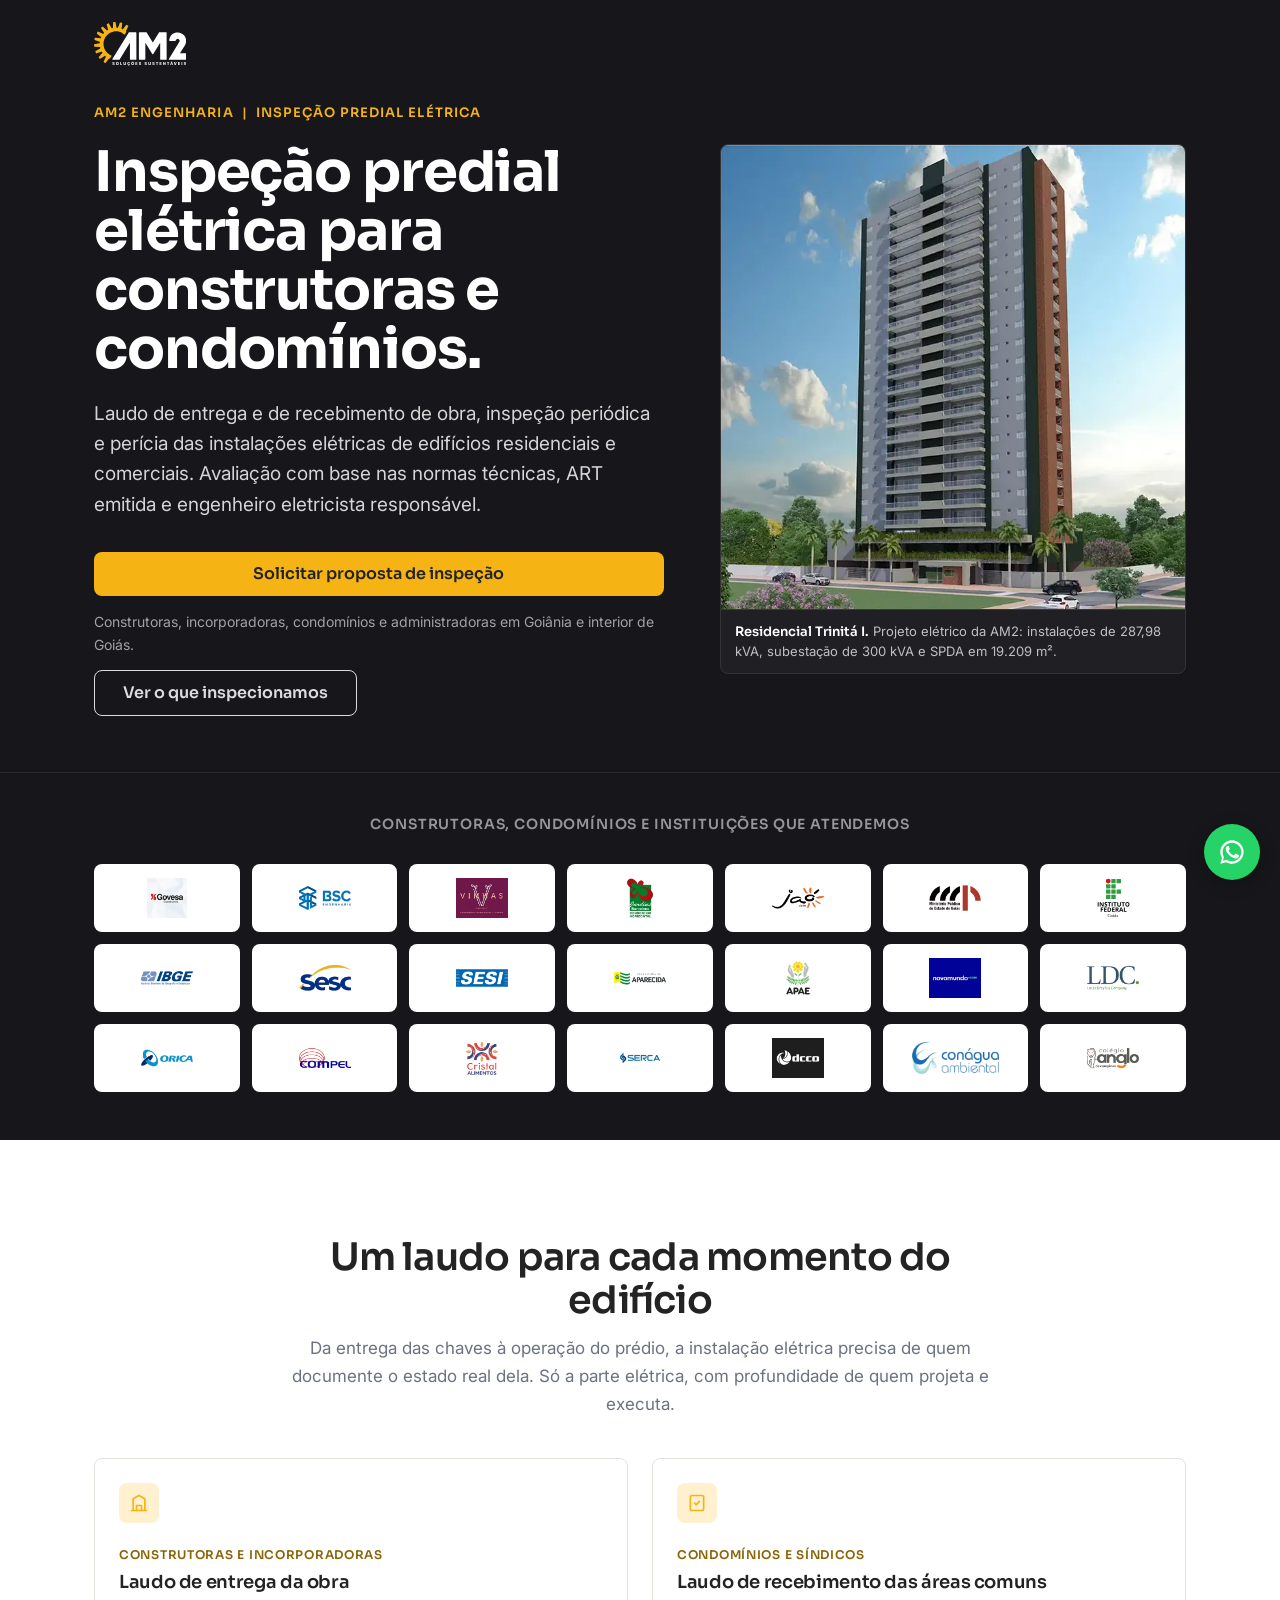
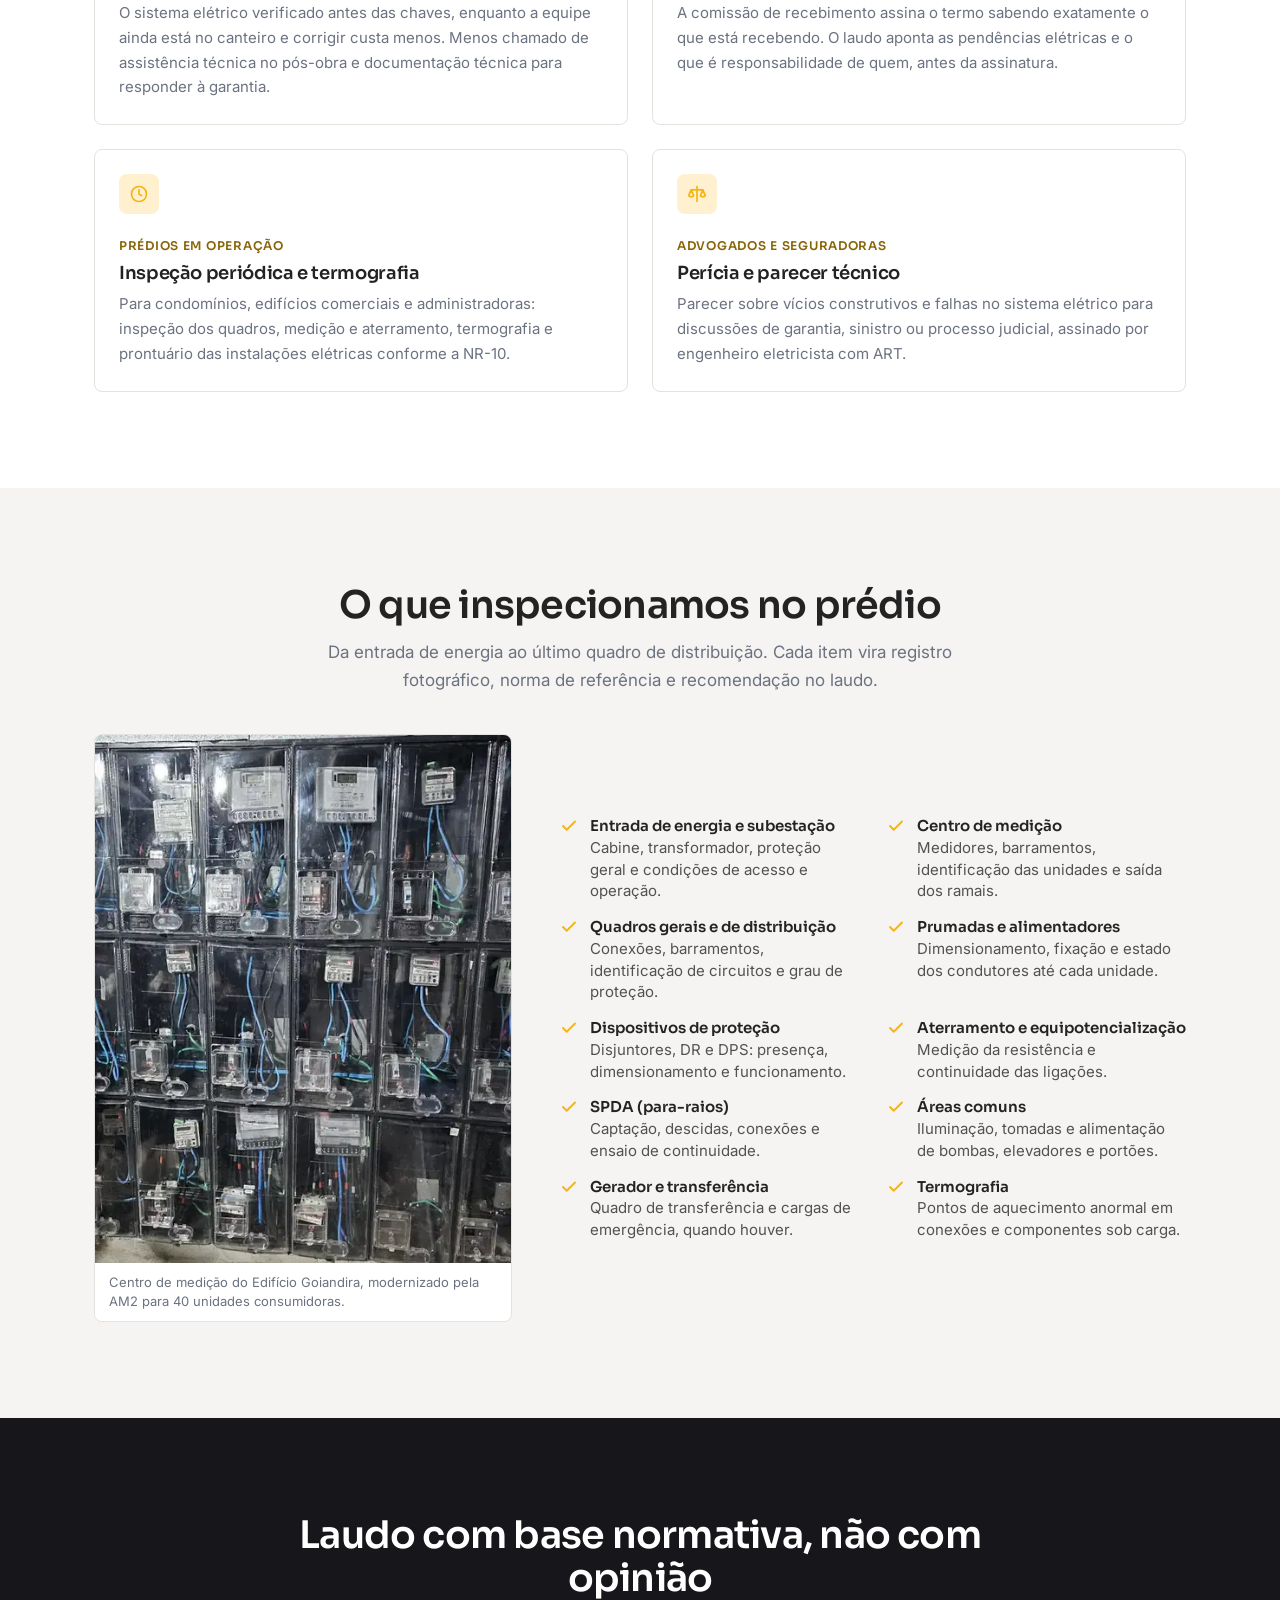
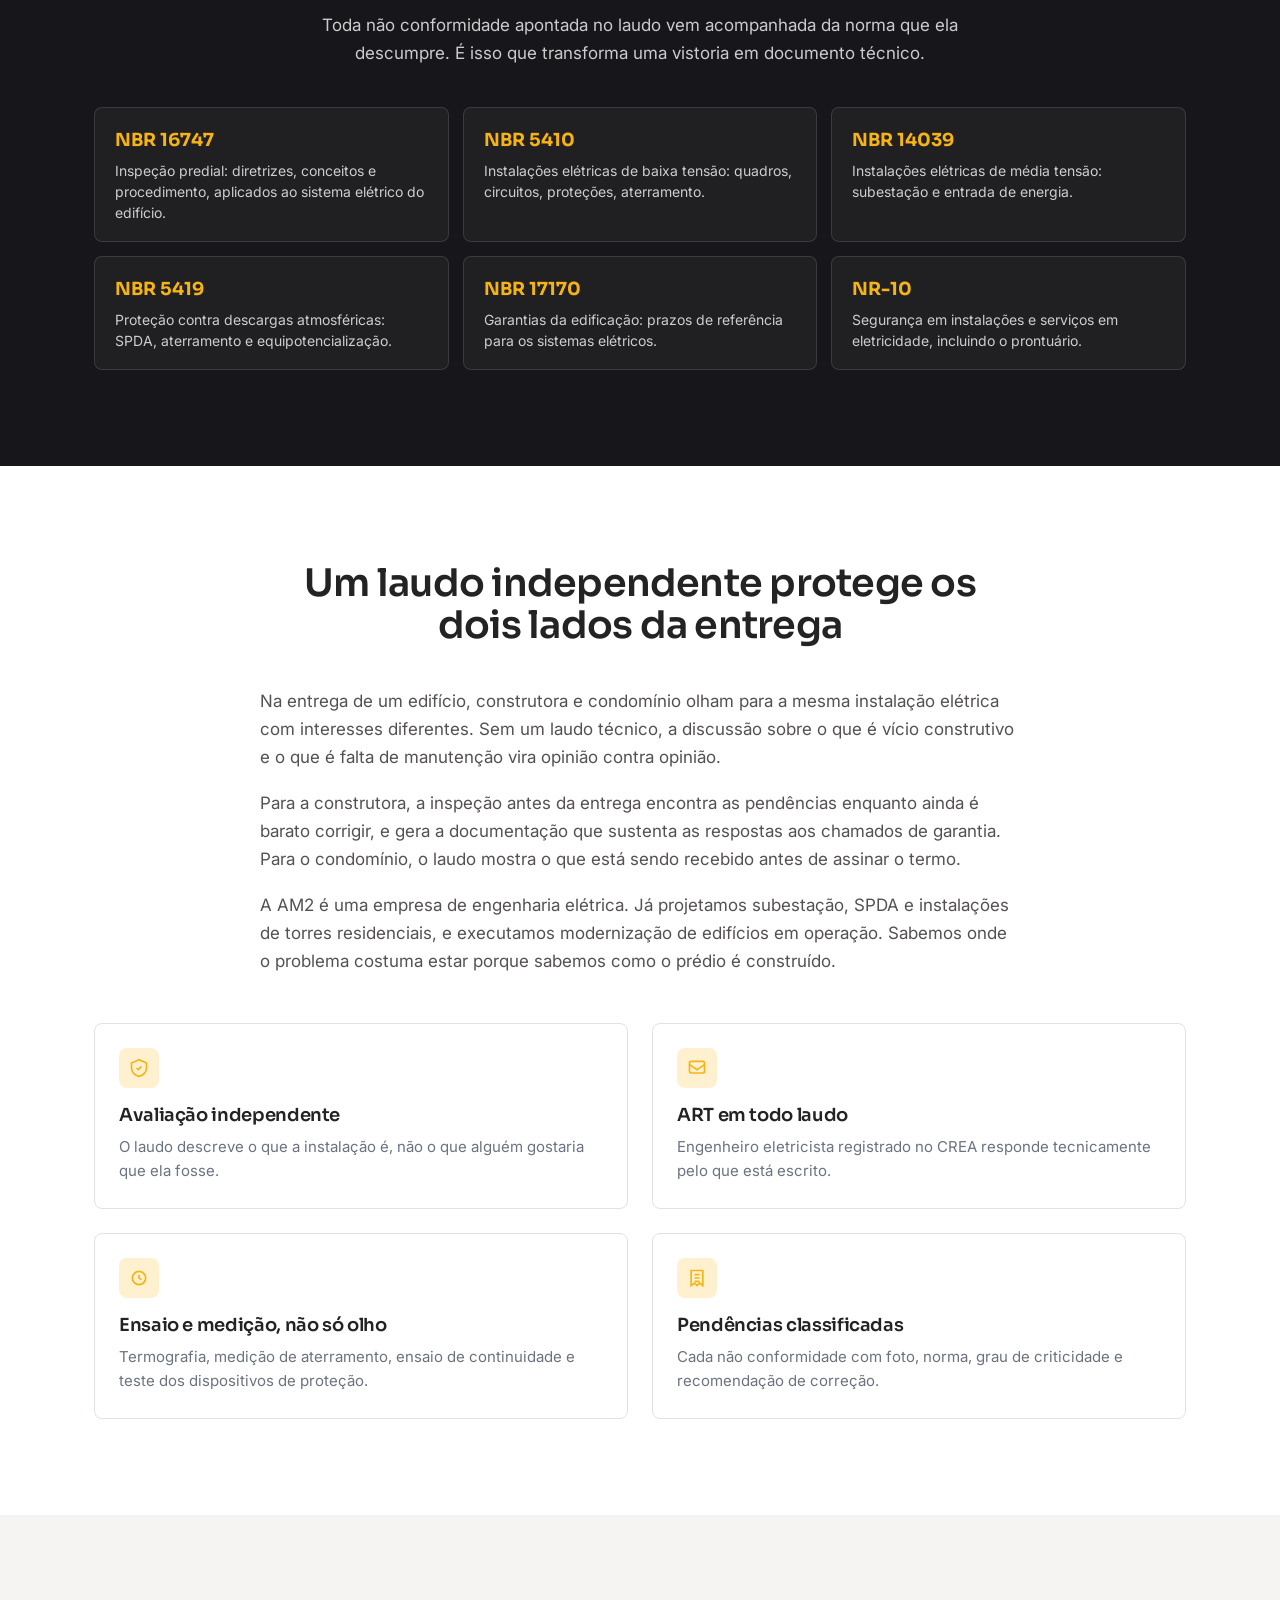
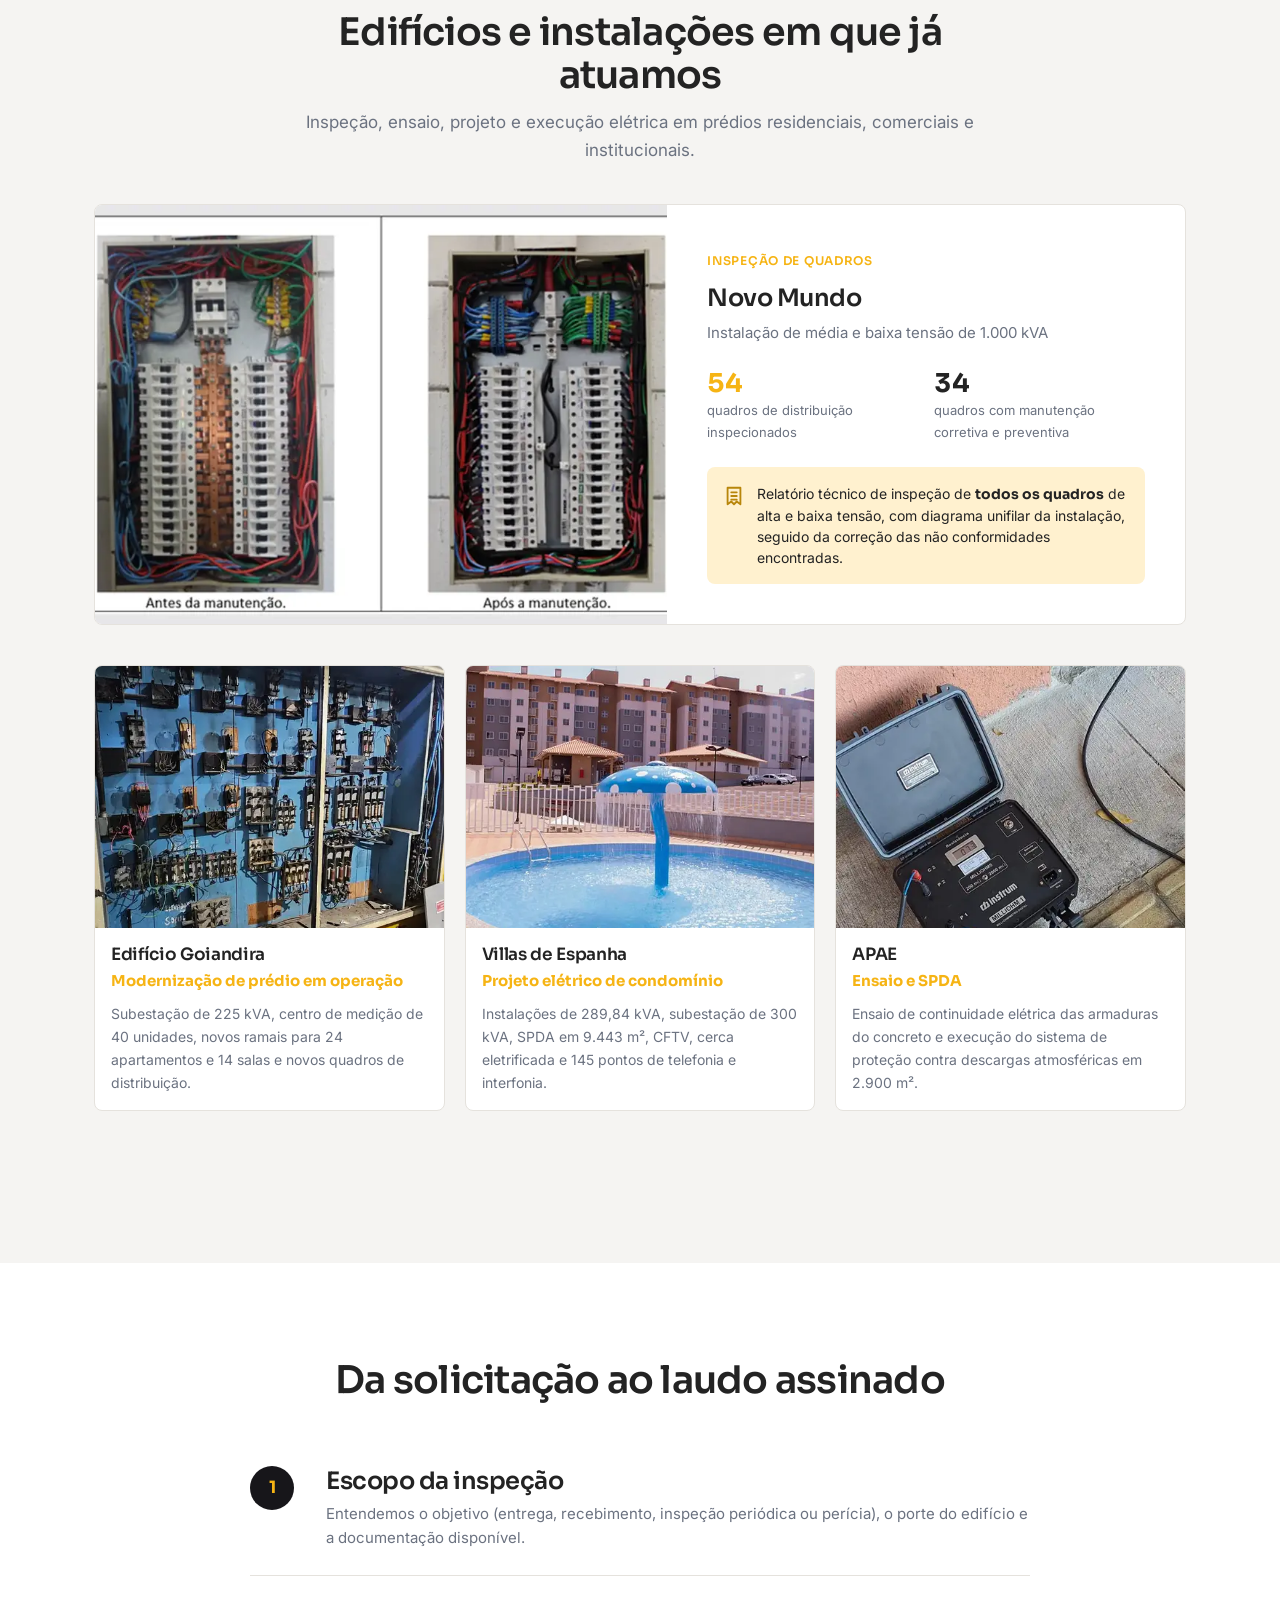
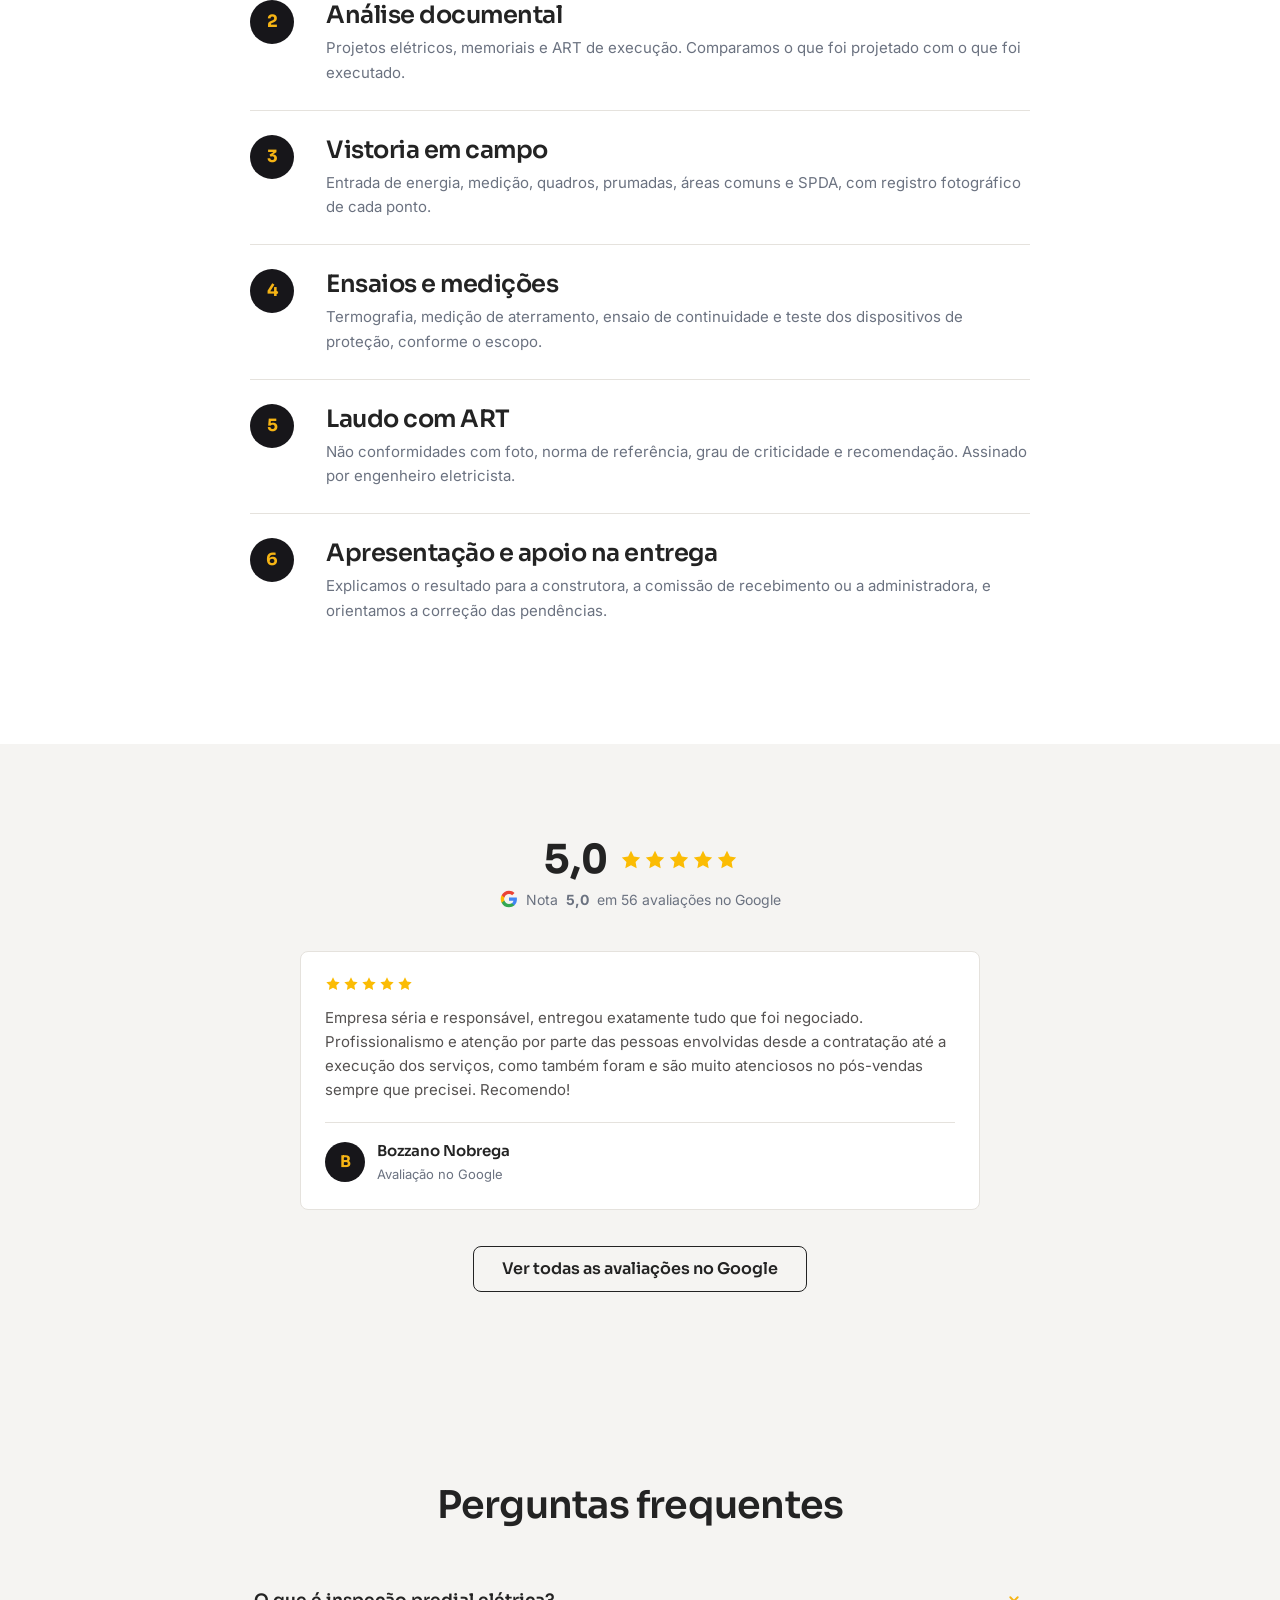
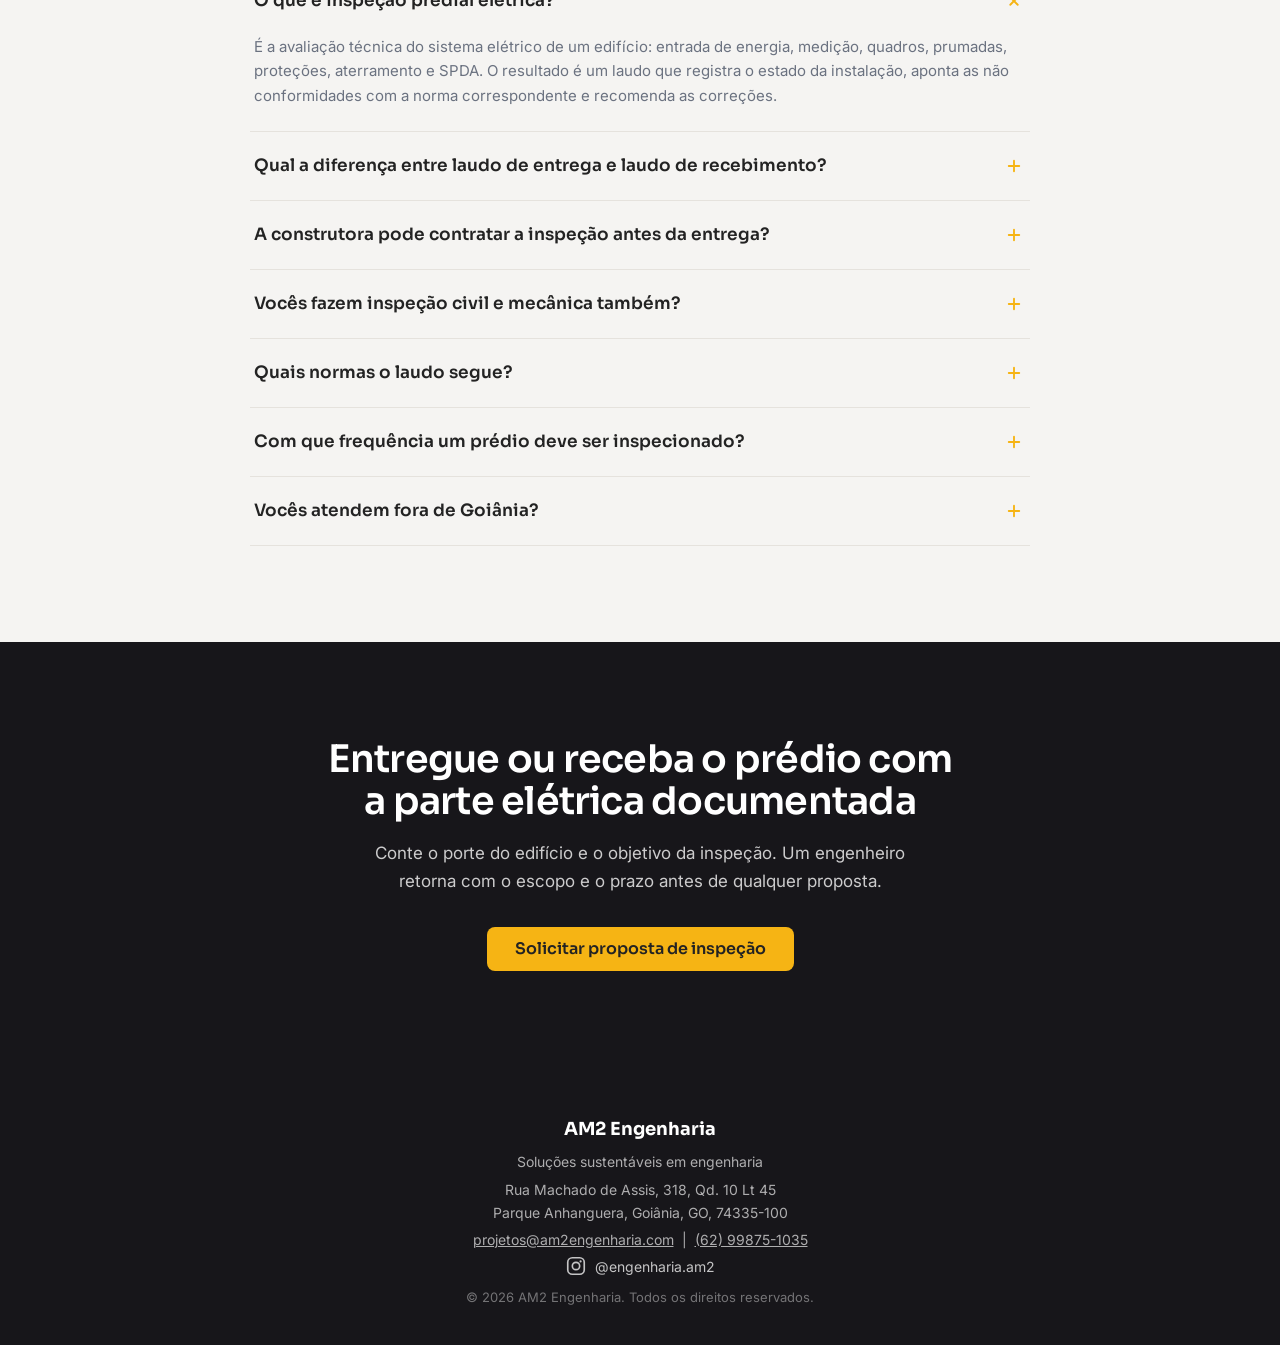
==== commit a60aba92: "Refaz a pagina de laudos com foco em inspecao predial eletrica Pedido do Andre: a pagina estava toda" ====
--- a/laudos-eletricos.html
+++ b/laudos-eletricos.html
@@ -3,24 +3,22 @@
 <head>
 <meta charset="UTF-8">
 <meta name="viewport" content="width=device-width, initial-scale=1.0">
-<title>Laudos Elétricos e Inspeção Elétrica em Goiânia | AM2 Engenharia</title>
-<meta name="description" content="Laudo de recebimento predial, inspeção elétrica NR-10, ensaio termográfico e prontuário de instalações elétricas, assinados por engenheiro independente com ART. Atendimento em Goiânia e interior de Goiás.">
+<title>Inspeção Predial Elétrica para Construtoras e Condomínios em Goiânia | AM2 Engenharia</title>
+<meta name="description" content="Inspeção predial elétrica e laudo de entrega e recebimento de obra para construtoras, incorporadoras e condomínios em Goiânia. Avaliação conforme NBR 16747 e NBR 5410, com ART e engenheiro eletricista responsável.">
 <link rel="canonical" href="https://am2engenharia.com/energia-solar/laudos-eletricos.html">
 
 <meta property="og:site_name" content="AM2 Engenharia">
-<meta property="og:title" content="Laudos Elétricos e Inspeção Elétrica em Goiânia | AM2 Engenharia">
-<meta property="og:description" content="Laudo de recebimento predial, inspeção elétrica NR-10, ensaio termográfico e prontuário de instalações elétricas, assinados por engenheiro independente.">
-<meta property="og:image" content="https://am2engenharia.com/energia-solar/img/og-image.jpg">
-<meta property="og:image:width" content="1200">
-<meta property="og:image:height" content="630">
+<meta property="og:title" content="Inspeção Predial Elétrica para Construtoras e Condomínios | AM2 Engenharia">
+<meta property="og:description" content="Laudo de entrega e recebimento de obra, inspeção periódica e perícia das instalações elétricas de edifícios. Com ART e engenheiro eletricista responsável.">
+<meta property="og:image" content="https://am2engenharia.com/energia-solar/img/laudos/hero-trinita.webp">
 <meta property="og:url" content="https://am2engenharia.com/energia-solar/laudos-eletricos.html">
 <meta property="og:type" content="website">
 <meta property="og:locale" content="pt_BR">
 
 <meta name="twitter:card" content="summary_large_image">
-<meta name="twitter:title" content="Laudos Elétricos e Inspeção Elétrica em Goiânia | AM2 Engenharia">
-<meta name="twitter:description" content="Laudo de recebimento predial, inspeção elétrica NR-10, ensaio termográfico e prontuário de instalações elétricas.">
-<meta name="twitter:image" content="https://am2engenharia.com/energia-solar/img/og-image.jpg">
+<meta name="twitter:title" content="Inspeção Predial Elétrica para Construtoras e Condomínios | AM2 Engenharia">
+<meta name="twitter:description" content="Laudo de entrega e recebimento de obra, inspeção periódica e perícia das instalações elétricas de edifícios.">
+<meta name="twitter:image" content="https://am2engenharia.com/energia-solar/img/laudos/hero-trinita.webp">
 
 <link rel="icon" href="data:image/svg+xml,%3Csvg xmlns='http://www.w3.org/2000/svg' viewBox='0 0 32 32'%3E%3Crect width='32' height='32' rx='6' fill='%2317161A'/%3E%3Ccircle cx='16' cy='16' r='8' fill='%23F6B414'/%3E%3C/svg%3E">
 
@@ -37,7 +35,7 @@
 <!-- End Google Tag Manager -->
 
 <style>
-  /* CSS crítico: hero acima da dobra (mesmo bloco do index.html, mesma design system) */
+  /* CSS crítico: hero acima da dobra (mesmo bloco das outras páginas) */
   *,*::before,*::after{box-sizing:border-box}
   html{-webkit-text-size-adjust:100%}
   body{margin:0;font-family:'Inter','Segoe UI',sans-serif;font-size:17px;line-height:1.65;color:#232323;background:#fff}
@@ -48,7 +46,7 @@
   .hero-conteudo{max-width:760px;margin:0 auto;text-align:center}
   .eyebrow{font-family:'Sora','Segoe UI',sans-serif;font-weight:600;font-size:13px;letter-spacing:.08em;text-transform:uppercase;color:#F6B414;display:block;margin-bottom:20px}
   h1{font-family:'Sora','Segoe UI',sans-serif;font-weight:700;letter-spacing:-0.02em;font-size:34px;line-height:1.1;margin:0 0 20px;color:#fff}
-  @media (min-width:769px){h1{font-size:56px;line-height:1.05}}
+  @media (min-width:769px){h1{font-size:52px;line-height:1.06}}
 </style>
 <link rel="stylesheet" href="css/style.css">
 
@@ -57,7 +55,7 @@
   "@context": "https://schema.org",
   "@type": "LocalBusiness",
   "name": "AM2 Engenharia",
-  "image": "https://am2engenharia.com/energia-solar/img/og-image.jpg",
+  "image": "https://am2engenharia.com/energia-solar/img/laudos/hero-trinita.webp",
   "telephone": "+5562998751035",
   "email": "projetos@am2engenharia.com",
   "address": {
@@ -68,19 +66,13 @@
     "postalCode": "74335-100",
     "addressCountry": "BR"
   },
-  "areaServed": {
-    "@type": "State",
-    "name": "Goiás"
-  },
+  "areaServed": { "@type": "State", "name": "Goiás" },
   "makesOffer": {
     "@type": "Offer",
     "itemOffered": {
       "@type": "Service",
-      "name": "Laudos elétricos e inspeção elétrica, incluindo laudo de recebimento predial",
-      "provider": {
-        "@type": "LocalBusiness",
-        "name": "AM2 Engenharia"
-      }
+      "name": "Inspeção predial elétrica e laudo de entrega e recebimento de obra",
+      "provider": { "@type": "LocalBusiness", "name": "AM2 Engenharia" }
     }
   }
 }
@@ -113,17 +105,20 @@
   <div class="container">
     <div class="hero-grid">
       <div class="hero-conteudo">
-        <span class="eyebrow">AM2 ENGENHARIA &nbsp;|&nbsp; GOIÂNIA E INTERIOR DE GOIÁS</span>
-        <h1>Laudo elétrico assinado por quem não fez a instalação.</h1>
-        <p class="hero-subtitulo">Laudo de recebimento predial, inspeção elétrica NR-10, ensaio termográfico e prontuário de instalações elétricas. Avaliação técnica independente, com ART, para quem vai receber, comprar ou já opera um imóvel.</p>
+        <span class="eyebrow">AM2 ENGENHARIA &nbsp;|&nbsp; INSPEÇÃO PREDIAL ELÉTRICA</span>
+        <h1>Inspeção predial elétrica para construtoras e condomínios.</h1>
+        <p class="hero-subtitulo">Laudo de entrega e de recebimento de obra, inspeção periódica e perícia das instalações elétricas de edifícios residenciais e comerciais. Avaliação com base nas normas técnicas, ART emitida e engenheiro eletricista responsável.</p>
         <div class="hero-acoes">
-          <button class="btn btn-primario btn-bloco" data-whatsapp-origem="hero_laudos">Solicitar laudo no WhatsApp</button>
-          <span class="hero-micro">Avaliação técnica, não uma segunda opinião do instalador.</span>
-          <button class="btn btn-secundario hero-secundario" data-rolar-para="#contato">Ver como funciona</button>
+          <button class="btn btn-primario btn-bloco" data-whatsapp-origem="hero_laudos">Solicitar proposta de inspeção</button>
+          <span class="hero-micro">Construtoras, incorporadoras, condomínios e administradoras em Goiânia e interior de Goiás.</span>
+          <button class="btn btn-secundario hero-secundario" data-rolar-para="#escopo">Ver o que inspecionamos</button>
         </div>
       </div>
       <div class="hero-imagem">
-        <img src="img/hero-usina.webp" alt="Instalação elétrica inspecionada pela AM2 Engenharia" width="800" height="450" loading="eager" fetchpriority="high">
+        <figure>
+          <img src="img/laudos/hero-trinita.webp" alt="Torre do Residencial Trinitá I, edifício residencial com projeto elétrico da AM2 Engenharia" width="680" height="680" loading="eager" fetchpriority="high">
+          <figcaption class="hero-legenda"><strong>Residencial Trinitá I.</strong> Projeto elétrico da AM2: instalações de 287,98 kVA, subestação de 300 kVA e SPDA em 19.209 m².</figcaption>
+        </figure>
       </div>
     </div>
   </div>
@@ -132,195 +127,282 @@
 <!-- 02. CLIENTES / LOGO WALL -->
 <section class="clientes-tira" aria-label="Empresas e instituições atendidas pela AM2">
   <div class="container">
-    <p class="clientes-tira-titulo">Clientes que atendemos</p>
+    <p class="clientes-tira-titulo">Construtoras, condomínios e instituições que atendemos</p>
     <div class="clientes-logo-grid">
-      <div class="clientes-logo-card"><img src="img/clientes/conagua.webp" alt="Conágua Ambiental" loading="lazy" width="240" height="140"></div>
-      <div class="clientes-logo-card"><img src="img/clientes/anglo.webp" alt="Colégio Anglo de Campinas" loading="lazy" width="240" height="140"></div>
+      <div class="clientes-logo-card"><img src="img/clientes/govesa.webp" alt="Govesa Construtora" loading="lazy" width="240" height="140"></div>
+      <div class="clientes-logo-card"><img src="img/clientes/bsc.webp" alt="BSC Engenharia" loading="lazy" width="240" height="140"></div>
+      <div class="clientes-logo-card"><img src="img/clientes/vinhas.webp" alt="Condomínio Vinhas Anápolis" loading="lazy" width="240" height="140"></div>
+      <div class="clientes-logo-card"><img src="img/clientes/barcelona.webp" alt="Jardins Barcelona Condomínio Horizontal" loading="lazy" width="240" height="140"></div>
+      <div class="clientes-logo-card"><img src="img/clientes/jao.webp" alt="Jaó Clube" loading="lazy" width="240" height="140"></div>
+      <div class="clientes-logo-card"><img src="img/clientes/mpgo.webp" alt="Ministério Público do Estado de Goiás" loading="lazy" width="240" height="140"></div>
       <div class="clientes-logo-card"><object type="image/svg+xml" data="img/clientes/if.svg" aria-label="Instituto Federal de Goiás"></object></div>
-      <div class="clientes-logo-card"><img src="img/clientes/mpgo.webp" alt="Ministério Público do Estado de Goiás" loading="lazy" width="240" height="140"></div>
       <div class="clientes-logo-card"><img src="img/clientes/ibge.webp" alt="IBGE" loading="lazy" width="240" height="140"></div>
       <div class="clientes-logo-card"><img src="img/clientes/sesc.webp" alt="Sesc" loading="lazy" width="240" height="140"></div>
       <div class="clientes-logo-card"><img src="img/clientes/sesi.webp" alt="Sesi" loading="lazy" width="240" height="140"></div>
       <div class="clientes-logo-card"><img src="img/clientes/aparecida.webp" alt="Prefeitura de Aparecida de Goiânia" loading="lazy" width="240" height="140"></div>
+      <div class="clientes-logo-card"><img src="img/clientes/apae.webp" alt="APAE Goiânia" loading="lazy" width="240" height="140"></div>
       <div class="clientes-logo-card"><img src="img/clientes/novomundo.webp" alt="Novo Mundo" loading="lazy" width="240" height="140"></div>
       <div class="clientes-logo-card"><img src="img/clientes/ldc.webp" alt="Louis Dreyfus Company" loading="lazy" width="240" height="140"></div>
       <div class="clientes-logo-card"><img src="img/clientes/orica.webp" alt="Orica" loading="lazy" width="240" height="140"></div>
       <div class="clientes-logo-card"><img src="img/clientes/copel.webp" alt="Copel" loading="lazy" width="240" height="140"></div>
       <div class="clientes-logo-card"><img src="img/clientes/cristal.webp" alt="Cristal Alimentos" loading="lazy" width="240" height="140"></div>
-      <div class="clientes-logo-card"><img src="img/clientes/bsc.webp" alt="BSC Engenharia" loading="lazy" width="240" height="140"></div>
-      <div class="clientes-logo-card"><img src="img/clientes/govesa.webp" alt="Govesa Construtora" loading="lazy" width="240" height="140"></div>
       <div class="clientes-logo-card"><img src="img/clientes/serca.webp" alt="Serca" loading="lazy" width="240" height="140"></div>
       <div class="clientes-logo-card"><img src="img/clientes/dcco.webp" alt="DCCO" loading="lazy" width="240" height="140"></div>
-      <div class="clientes-logo-card"><img src="img/clientes/jao.webp" alt="Jaó Clube" loading="lazy" width="240" height="140"></div>
-      <div class="clientes-logo-card"><img src="img/clientes/vinhas.webp" alt="Condomínio Vinhas Anápolis" loading="lazy" width="240" height="140"></div>
-      <div class="clientes-logo-card"><img src="img/clientes/barcelona.webp" alt="Jardins Barcelona Condomínio Horizontal" loading="lazy" width="240" height="140"></div>
-      <div class="clientes-logo-card"><img src="img/clientes/apae.webp" alt="APAE Goiânia" loading="lazy" width="240" height="140"></div>
-    </div>
-  </div>
-</section>
-
-<!-- 03. O QUE FAZEMOS -->
+      <div class="clientes-logo-card"><img src="img/clientes/conagua.webp" alt="Conágua Ambiental" loading="lazy" width="240" height="140"></div>
+      <div class="clientes-logo-card"><img src="img/clientes/anglo.webp" alt="Colégio Anglo de Campinas" loading="lazy" width="240" height="140"></div>
+    </div>
+  </div>
+</section>
+
+<!-- 03. PARA QUEM -->
 <section class="secao-clara">
   <div class="container">
     <div class="titulo-secao">
-      <h2>Laudos e inspeções que sustentam uma decisão</h2>
-      <p>Cada laudo é assinado por engenheiro eletricista com ART, com base em vistoria e ensaio, não em suposição.</p>
+      <h2>Um laudo para cada momento do edifício</h2>
+      <p>Da entrega das chaves à operação do prédio, a instalação elétrica precisa de quem documente o estado real dela. Só a parte elétrica, com profundidade de quem projeta e executa.</p>
     </div>
     <div class="pontos-grid">
       <div class="ponto-card">
-        <div class="icone" aria-hidden="true"><svg width="20" height="20" viewBox="0 0 24 24" fill="none" stroke="currentColor" stroke-width="2"><rect x="3" y="9" width="18" height="12" rx="2"/><path d="M9 9V6a3 3 0 0 1 6 0v3"/></svg></div>
-        <h3>Laudo de recebimento predial</h3>
-        <p>Vistoria completa da instalação elétrica antes de assumir um imóvel novo ou receber uma obra da construtora.</p>
-      </div>
-      <div class="ponto-card">
-        <div class="icone" aria-hidden="true"><svg width="20" height="20" viewBox="0 0 24 24" fill="none" stroke="currentColor" stroke-width="2"><path d="M13 2 3 14h7l-1 8 10-12h-7l1-8z"/></svg></div>
-        <h3>Inspeção elétrica NR-10</h3>
-        <p>Avaliação de segurança em instalações e serviços com eletricidade, conforme a norma regulamentadora.</p>
-      </div>
-      <div class="ponto-card">
-        <div class="icone" aria-hidden="true"><svg width="20" height="20" viewBox="0 0 24 24" fill="none" stroke="currentColor" stroke-width="2"><circle cx="12" cy="12" r="8"/><path d="M12 8v4l3 2"/></svg></div>
-        <h3>Ensaio termográfico</h3>
-        <p>Identifica pontos de aquecimento anormal em quadros e conexões antes que virem falha ou incêndio.</p>
-      </div>
-      <div class="ponto-card">
-        <div class="icone" aria-hidden="true"><svg width="20" height="20" viewBox="0 0 24 24" fill="none" stroke="currentColor" stroke-width="2"><path d="M9 12h6M9 16h6M9 8h6"/><path d="M5 3h14v18l-4-3-3 3-3-3-4 3V3z"/></svg></div>
-        <h3>Prontuário de instalações elétricas</h3>
-        <p>Documentação técnica completa, exigida por norma para empresas e condomínios.</p>
-      </div>
-      <div class="ponto-card">
-        <div class="icone" aria-hidden="true"><svg width="20" height="20" viewBox="0 0 24 24" fill="none" stroke="currentColor" stroke-width="2"><path d="M12 2 3 6v6c0 5 4 9 9 10 5-1 9-5 9-10V6l-9-4z"/><path d="m9 12 2 2 4-4"/></svg></div>
-        <h3>Laudo para perícia e seguradora</h3>
-        <p>Parecer técnico independente para sinistro, disputa contratual ou processo judicial.</p>
-      </div>
-      <div class="ponto-card">
-        <div class="icone" aria-hidden="true"><svg width="20" height="20" viewBox="0 0 24 24" fill="none" stroke="currentColor" stroke-width="2"><path d="M12 2 3 6v6c0 5 4 9 9 10 5-1 9-5 9-10V6l-9-4z"/></svg></div>
-        <h3>Inspeção de SPDA e aterramento</h3>
-        <p>Verificação periódica do sistema de proteção contra descargas atmosféricas.</p>
-      </div>
-    </div>
-  </div>
-</section>
-
-<!-- 04. QUEBRA DE OBJEÇÃO -->
-<section class="secao-alternada">
-  <div class="container">
-    <div class="titulo-secao">
-      <h2>Quem instalou não deveria ser quem avalia</h2>
+        <div class="icone" aria-hidden="true"><svg width="20" height="20" viewBox="0 0 24 24" fill="none" stroke="currentColor" stroke-width="2" stroke-linecap="round" stroke-linejoin="round"><path d="M3 21h18"/><path d="M5 21V7l7-4 7 4v14"/><path d="M9 21v-6h6v6"/></svg></div>
+        <span class="publico-tag">Construtoras e incorporadoras</span>
+        <h3>Laudo de entrega da obra</h3>
+        <p>O sistema elétrico verificado antes das chaves, enquanto a equipe ainda está no canteiro e corrigir custa menos. Menos chamado de assistência técnica no pós-obra e documentação técnica para responder à garantia.</p>
+      </div>
+      <div class="ponto-card">
+        <div class="icone" aria-hidden="true"><svg width="20" height="20" viewBox="0 0 24 24" fill="none" stroke="currentColor" stroke-width="2" stroke-linecap="round" stroke-linejoin="round"><rect x="4" y="3" width="16" height="18" rx="2"/><path d="m9 12 2 2 4-4"/></svg></div>
+        <span class="publico-tag">Condomínios e síndicos</span>
+        <h3>Laudo de recebimento das áreas comuns</h3>
+        <p>A comissão de recebimento assina o termo sabendo exatamente o que está recebendo. O laudo aponta as pendências elétricas e o que é responsabilidade de quem, antes da assinatura.</p>
+      </div>
+      <div class="ponto-card">
+        <div class="icone" aria-hidden="true"><svg width="20" height="20" viewBox="0 0 24 24" fill="none" stroke="currentColor" stroke-width="2" stroke-linecap="round" stroke-linejoin="round"><circle cx="12" cy="12" r="9"/><path d="M12 7v5l3 2"/></svg></div>
+        <span class="publico-tag">Prédios em operação</span>
+        <h3>Inspeção periódica e termografia</h3>
+        <p>Para condomínios, edifícios comerciais e administradoras: inspeção dos quadros, medição e aterramento, termografia e prontuário das instalações elétricas conforme a NR-10.</p>
+      </div>
+      <div class="ponto-card">
+        <div class="icone" aria-hidden="true"><svg width="20" height="20" viewBox="0 0 24 24" fill="none" stroke="currentColor" stroke-width="2" stroke-linecap="round" stroke-linejoin="round"><path d="M12 3v18"/><path d="M5 7h14"/><path d="m5 7-3 7a4 4 0 0 0 6 0Z"/><path d="m19 7-3 7a4 4 0 0 0 6 0Z"/></svg></div>
+        <span class="publico-tag">Advogados e seguradoras</span>
+        <h3>Perícia e parecer técnico</h3>
+        <p>Parecer sobre vícios construtivos e falhas no sistema elétrico para discussões de garantia, sinistro ou processo judicial, assinado por engenheiro eletricista com ART.</p>
+      </div>
+    </div>
+  </div>
+</section>
+
+<!-- 04. O QUE INSPECIONAMOS -->
+<section class="secao-alternada" id="escopo">
+  <div class="container">
+    <div class="titulo-secao">
+      <h2>O que inspecionamos no prédio</h2>
+      <p>Da entrada de energia ao último quadro de distribuição. Cada item vira registro fotográfico, norma de referência e recomendação no laudo.</p>
+    </div>
+    <div class="escopo-grid">
+      <figure class="escopo-foto">
+        <img src="img/laudos/goiandira-medicao.webp" alt="Centro de medição de energia de um edifício residencial e comercial" width="480" height="610" loading="lazy">
+        <figcaption>Centro de medição do Edifício Goiandira, modernizado pela AM2 para 40 unidades consumidoras.</figcaption>
+      </figure>
+      <ul class="checklist">
+        <li><svg width="18" height="18" viewBox="0 0 24 24" fill="none" stroke="currentColor" stroke-width="2.5" stroke-linecap="round" stroke-linejoin="round" aria-hidden="true"><path d="M20 6 9 17l-5-5"/></svg><span><strong>Entrada de energia e subestação</strong>Cabine, transformador, proteção geral e condições de acesso e operação.</span></li>
+        <li><svg width="18" height="18" viewBox="0 0 24 24" fill="none" stroke="currentColor" stroke-width="2.5" stroke-linecap="round" stroke-linejoin="round" aria-hidden="true"><path d="M20 6 9 17l-5-5"/></svg><span><strong>Centro de medição</strong>Medidores, barramentos, identificação das unidades e saída dos ramais.</span></li>
+        <li><svg width="18" height="18" viewBox="0 0 24 24" fill="none" stroke="currentColor" stroke-width="2.5" stroke-linecap="round" stroke-linejoin="round" aria-hidden="true"><path d="M20 6 9 17l-5-5"/></svg><span><strong>Quadros gerais e de distribuição</strong>Conexões, barramentos, identificação de circuitos e grau de proteção.</span></li>
+        <li><svg width="18" height="18" viewBox="0 0 24 24" fill="none" stroke="currentColor" stroke-width="2.5" stroke-linecap="round" stroke-linejoin="round" aria-hidden="true"><path d="M20 6 9 17l-5-5"/></svg><span><strong>Prumadas e alimentadores</strong>Dimensionamento, fixação e estado dos condutores até cada unidade.</span></li>
+        <li><svg width="18" height="18" viewBox="0 0 24 24" fill="none" stroke="currentColor" stroke-width="2.5" stroke-linecap="round" stroke-linejoin="round" aria-hidden="true"><path d="M20 6 9 17l-5-5"/></svg><span><strong>Dispositivos de proteção</strong>Disjuntores, DR e DPS: presença, dimensionamento e funcionamento.</span></li>
+        <li><svg width="18" height="18" viewBox="0 0 24 24" fill="none" stroke="currentColor" stroke-width="2.5" stroke-linecap="round" stroke-linejoin="round" aria-hidden="true"><path d="M20 6 9 17l-5-5"/></svg><span><strong>Aterramento e equipotencialização</strong>Medição da resistência e continuidade das ligações.</span></li>
+        <li><svg width="18" height="18" viewBox="0 0 24 24" fill="none" stroke="currentColor" stroke-width="2.5" stroke-linecap="round" stroke-linejoin="round" aria-hidden="true"><path d="M20 6 9 17l-5-5"/></svg><span><strong>SPDA (para-raios)</strong>Captação, descidas, conexões e ensaio de continuidade.</span></li>
+        <li><svg width="18" height="18" viewBox="0 0 24 24" fill="none" stroke="currentColor" stroke-width="2.5" stroke-linecap="round" stroke-linejoin="round" aria-hidden="true"><path d="M20 6 9 17l-5-5"/></svg><span><strong>Áreas comuns</strong>Iluminação, tomadas e alimentação de bombas, elevadores e portões.</span></li>
+        <li><svg width="18" height="18" viewBox="0 0 24 24" fill="none" stroke="currentColor" stroke-width="2.5" stroke-linecap="round" stroke-linejoin="round" aria-hidden="true"><path d="M20 6 9 17l-5-5"/></svg><span><strong>Gerador e transferência</strong>Quadro de transferência e cargas de emergência, quando houver.</span></li>
+        <li><svg width="18" height="18" viewBox="0 0 24 24" fill="none" stroke="currentColor" stroke-width="2.5" stroke-linecap="round" stroke-linejoin="round" aria-hidden="true"><path d="M20 6 9 17l-5-5"/></svg><span><strong>Termografia</strong>Pontos de aquecimento anormal em conexões e componentes sob carga.</span></li>
+      </ul>
+    </div>
+  </div>
+</section>
+
+<!-- 05. NORMAS -->
+<section class="secao-escura">
+  <div class="container">
+    <div class="titulo-secao">
+      <h2>Laudo com base normativa, não com opinião</h2>
+      <p>Toda não conformidade apontada no laudo vem acompanhada da norma que ela descumpre. É isso que transforma uma vistoria em documento técnico.</p>
+    </div>
+    <div class="normas-grid">
+      <div class="norma"><span class="norma-codigo">NBR 16747</span><p>Inspeção predial: diretrizes, conceitos e procedimento, aplicados ao sistema elétrico do edifício.</p></div>
+      <div class="norma"><span class="norma-codigo">NBR 5410</span><p>Instalações elétricas de baixa tensão: quadros, circuitos, proteções, aterramento.</p></div>
+      <div class="norma"><span class="norma-codigo">NBR 14039</span><p>Instalações elétricas de média tensão: subestação e entrada de energia.</p></div>
+      <div class="norma"><span class="norma-codigo">NBR 5419</span><p>Proteção contra descargas atmosféricas: SPDA, aterramento e equipotencialização.</p></div>
+      <div class="norma"><span class="norma-codigo">NBR 17170</span><p>Garantias da edificação: prazos de referência para os sistemas elétricos.</p></div>
+      <div class="norma"><span class="norma-codigo">NR-10</span><p>Segurança em instalações e serviços em eletricidade, incluindo o prontuário.</p></div>
+    </div>
+  </div>
+</section>
+
+<!-- 06. POR QUE A AM2 -->
+<section class="secao-clara">
+  <div class="container">
+    <div class="titulo-secao">
+      <h2>Um laudo independente protege os dois lados da entrega</h2>
     </div>
     <div class="objecao-corpo">
-      <p>É comum pedir o laudo para a mesma empresa que fez a instalação, ou aceitar o laudo que a construtora entrega junto com as chaves. O problema é óbvio: quem executou o serviço tem interesse em dizer que está tudo certo.</p>
-      <p>Isso pesa ainda mais no recebimento de um imóvel. Depois que o síndico ou o comprador assina o termo de recebimento, qualquer problema elétrico que apareça vira dor de cabeça de quem recebeu, não de quem construiu.</p>
-      <p>A AM2 não vende instalação elétrica para quem contrata um laudo. Somos engenharia avaliando engenharia, sem conflito de interesse com quem executou a obra.</p>
-    </div>
-
+      <p>Na entrega de um edifício, construtora e condomínio olham para a mesma instalação elétrica com interesses diferentes. Sem um laudo técnico, a discussão sobre o que é vício construtivo e o que é falta de manutenção vira opinião contra opinião.</p>
+      <p>Para a construtora, a inspeção antes da entrega encontra as pendências enquanto ainda é barato corrigir, e gera a documentação que sustenta as respostas aos chamados de garantia. Para o condomínio, o laudo mostra o que está sendo recebido antes de assinar o termo.</p>
+      <p>A AM2 é uma empresa de engenharia elétrica. Já projetamos subestação, SPDA e instalações de torres residenciais, e executamos modernização de edifícios em operação. Sabemos onde o problema costuma estar porque sabemos como o prédio é construído.</p>
+    </div>
     <div class="pontos-grid">
       <div class="ponto-card">
         <div class="icone" aria-hidden="true"><svg width="20" height="20" viewBox="0 0 24 24" fill="none" stroke="currentColor" stroke-width="2"><path d="M12 2 3 6v6c0 5 4 9 9 10 5-1 9-5 9-10V6l-9-4z"/><path d="m9 12 2 2 4-4"/></svg></div>
         <h3>Avaliação independente</h3>
-        <p>Não somos contratados para instalar. Nosso laudo não protege a obra de outra empresa.</p>
+        <p>O laudo descreve o que a instalação é, não o que alguém gostaria que ela fosse.</p>
       </div>
       <div class="ponto-card">
         <div class="icone" aria-hidden="true"><svg width="20" height="20" viewBox="0 0 24 24" fill="none" stroke="currentColor" stroke-width="2"><rect x="3" y="4" width="18" height="14" rx="2"/><path d="m3 8 9 6 9-6"/></svg></div>
         <h3>ART em todo laudo</h3>
-        <p>Engenheiro registrado no CREA responde tecnicamente pelo que está escrito.</p>
+        <p>Engenheiro eletricista registrado no CREA responde tecnicamente pelo que está escrito.</p>
       </div>
       <div class="ponto-card">
         <div class="icone" aria-hidden="true"><svg width="20" height="20" viewBox="0 0 24 24" fill="none" stroke="currentColor" stroke-width="2"><circle cx="12" cy="12" r="8"/><path d="M12 8v4l3 2"/></svg></div>
-        <h3>Ensaio, não suposição</h3>
-        <p>Termografia e medição real na instalação, não uma vistoria só visual.</p>
-      </div>
-      <div class="ponto-card">
-        <div class="icone" aria-hidden="true"><svg width="20" height="20" viewBox="0 0 24 24" fill="none" stroke="currentColor" stroke-width="2"><path d="M13 2 3 14h7l-1 8 10-12h-7l1-8z"/></svg></div>
-        <h3>Relatório com pendências claras</h3>
-        <p>O que está conforme, o que não está, e o que precisa ser corrigido antes do recebimento.</p>
-      </div>
-    </div>
-  </div>
-</section>
-
-<!-- 05. COMO FUNCIONA -->
-<section class="secao-clara" id="contato">
+        <h3>Ensaio e medição, não só olho</h3>
+        <p>Termografia, medição de aterramento, ensaio de continuidade e teste dos dispositivos de proteção.</p>
+      </div>
+      <div class="ponto-card">
+        <div class="icone" aria-hidden="true"><svg width="20" height="20" viewBox="0 0 24 24" fill="none" stroke="currentColor" stroke-width="2"><path d="M9 12h6M9 16h6M9 8h6"/><path d="M5 3h14v18l-4-3-3 3-3-3-4 3V3z"/></svg></div>
+        <h3>Pendências classificadas</h3>
+        <p>Cada não conformidade com foto, norma, grau de criticidade e recomendação de correção.</p>
+      </div>
+    </div>
+  </div>
+</section>
+
+<!-- 07. PROVA: EDIFÍCIOS E INSTALAÇÕES -->
+<section class="secao-alternada">
+  <div class="container">
+    <div class="titulo-secao">
+      <h2>Edifícios e instalações em que já atuamos</h2>
+      <p>Inspeção, ensaio, projeto e execução elétrica em prédios residenciais, comerciais e institucionais.</p>
+    </div>
+
+    <div class="destaque-projeto">
+      <div class="destaque-projeto-img">
+        <img src="img/laudos/novomundo-antes-depois.webp" alt="Quadro de distribuição antes e depois da manutenção feita pela AM2 Engenharia" width="900" height="567" loading="lazy">
+      </div>
+      <div class="destaque-projeto-corpo">
+        <span class="destaque-tag">Inspeção de quadros</span>
+        <h3>Novo Mundo</h3>
+        <p class="destaque-local">Instalação de média e baixa tensão de 1.000 kVA</p>
+        <div class="destaque-metricas">
+          <div class="destaque-metrica">
+            <div class="valor ambar numero-tabular">54</div>
+            <div class="rotulo">quadros de distribuição inspecionados</div>
+          </div>
+          <div class="destaque-metrica">
+            <div class="valor numero-tabular">34</div>
+            <div class="rotulo">quadros com manutenção corretiva e preventiva</div>
+          </div>
+        </div>
+        <div class="destaque-bateria">
+          <svg width="22" height="22" viewBox="0 0 24 24" fill="none" stroke="currentColor" stroke-width="2" stroke-linecap="round" stroke-linejoin="round" aria-hidden="true"><path d="M9 12h6M9 16h6M9 8h6"/><path d="M5 3h14v18l-4-3-3 3-3-3-4 3V3z"/></svg>
+          <span>Relatório técnico de inspeção de <strong>todos os quadros</strong> de alta e baixa tensão, com diagrama unifilar da instalação, seguido da correção das não conformidades encontradas.</span>
+        </div>
+      </div>
+    </div>
+
+    <div class="portfolio-grid grid-3">
+      <div class="portfolio-card">
+        <img src="img/laudos/goiandira-quadro.webp" alt="Quadros de distribuição instalados na modernização elétrica do Edifício Goiandira" width="520" height="661" loading="lazy">
+        <div class="portfolio-card-corpo">
+          <h3>Edifício Goiandira</h3>
+          <div class="potencia">Modernização de prédio em operação</div>
+          <p>Subestação de 225 kVA, centro de medição de 40 unidades, novos ramais para 24 apartamentos e 14 salas e novos quadros de distribuição.</p>
+        </div>
+      </div>
+      <div class="portfolio-card">
+        <img src="img/laudos/villas-espanha.webp" alt="Área comum do condomínio Villas de Espanha" width="640" height="403" loading="lazy">
+        <div class="portfolio-card-corpo">
+          <h3>Villas de Espanha</h3>
+          <div class="potencia">Projeto elétrico de condomínio</div>
+          <p>Instalações de 289,84 kVA, subestação de 300 kVA, SPDA em 9.443 m², CFTV, cerca eletrificada e 145 pontos de telefonia e interfonia.</p>
+        </div>
+      </div>
+      <div class="portfolio-card">
+        <img src="img/laudos/apae-ensaio.webp" alt="Equipamento de medição usado em ensaio elétrico de campo pela AM2" width="480" height="481" loading="lazy">
+        <div class="portfolio-card-corpo">
+          <h3>APAE</h3>
+          <div class="potencia">Ensaio e SPDA</div>
+          <p>Ensaio de continuidade elétrica das armaduras do concreto e execução do sistema de proteção contra descargas atmosféricas em 2.900 m².</p>
+        </div>
+      </div>
+    </div>
+  </div>
+</section>
+
+<!-- 08. COMO FUNCIONA -->
+<section class="secao-clara">
   <div class="container">
     <div class="titulo-secao">
       <h2>Da solicitação ao laudo assinado</h2>
     </div>
-
     <div class="etapas-lista">
       <div class="etapa">
         <div class="etapa-numero">1</div>
         <div>
-          <h3>Solicitação</h3>
-          <p>Você nos conta o motivo do laudo: recebimento de imóvel, inspeção periódica, perícia ou prontuário.</p>
+          <h3>Escopo da inspeção</h3>
+          <p>Entendemos o objetivo (entrega, recebimento, inspeção periódica ou perícia), o porte do edifício e a documentação disponível.</p>
         </div>
       </div>
       <div class="etapa">
         <div class="etapa-numero">2</div>
         <div>
-          <h3>Vistoria técnica</h3>
-          <p>Visita ao local com engenheiro eletricista para inspeção visual e coleta de dados da instalação.</p>
+          <h3>Análise documental</h3>
+          <p>Projetos elétricos, memoriais e ART de execução. Comparamos o que foi projetado com o que foi executado.</p>
         </div>
       </div>
       <div class="etapa">
         <div class="etapa-numero">3</div>
         <div>
-          <h3>Ensaios e medições</h3>
-          <p>Termografia e demais medições necessárias, conforme o tipo de laudo solicitado.</p>
+          <h3>Vistoria em campo</h3>
+          <p>Entrada de energia, medição, quadros, prumadas, áreas comuns e SPDA, com registro fotográfico de cada ponto.</p>
         </div>
       </div>
       <div class="etapa">
         <div class="etapa-numero">4</div>
         <div>
-          <h3>Análise técnica</h3>
-          <p>Comparação com as normas técnicas aplicáveis e identificação de não conformidades.</p>
+          <h3>Ensaios e medições</h3>
+          <p>Termografia, medição de aterramento, ensaio de continuidade e teste dos dispositivos de proteção, conforme o escopo.</p>
         </div>
       </div>
       <div class="etapa">
         <div class="etapa-numero">5</div>
         <div>
-          <h3>Emissão do laudo com ART</h3>
-          <p>Documento assinado por engenheiro registrado no CREA, com o parecer técnico completo.</p>
+          <h3>Laudo com ART</h3>
+          <p>Não conformidades com foto, norma de referência, grau de criticidade e recomendação. Assinado por engenheiro eletricista.</p>
         </div>
       </div>
       <div class="etapa">
         <div class="etapa-numero">6</div>
         <div>
-          <h3>Entrega e orientação</h3>
-          <p>Explicamos o resultado e, se houver pendência, orientamos os próximos passos antes do recebimento.</p>
-        </div>
-      </div>
-    </div>
-  </div>
-</section>
-
-<!-- 06. AVALIAÇÕES GOOGLE -->
+          <h3>Apresentação e apoio na entrega</h3>
+          <p>Explicamos o resultado para a construtora, a comissão de recebimento ou a administradora, e orientamos a correção das pendências.</p>
+        </div>
+      </div>
+    </div>
+  </div>
+</section>
+
+<!-- 09. AVALIAÇÕES GOOGLE -->
 <section class="reviews-secao" aria-label="Avaliações de clientes no Google">
   <div class="container">
     <div class="reviews-topo">
       <div class="reviews-nota">
         <span class="reviews-nota-numero numero-tabular">5,0</span>
-        <span class="reviews-estrelas" aria-hidden="true">
-          <svg width="22" height="22" viewBox="0 0 24 24" fill="currentColor"><path d="m12 2 3.09 6.26L22 9.27l-5 4.87 1.18 6.88L12 17.77l-6.18 3.25L7 14.14 2 9.27l6.91-1.01L12 2z"/></svg>
-          <svg width="22" height="22" viewBox="0 0 24 24" fill="currentColor"><path d="m12 2 3.09 6.26L22 9.27l-5 4.87 1.18 6.88L12 17.77l-6.18 3.25L7 14.14 2 9.27l6.91-1.01L12 2z"/></svg>
-          <svg width="22" height="22" viewBox="0 0 24 24" fill="currentColor"><path d="m12 2 3.09 6.26L22 9.27l-5 4.87 1.18 6.88L12 17.77l-6.18 3.25L7 14.14 2 9.27l6.91-1.01L12 2z"/></svg>
-          <svg width="22" height="22" viewBox="0 0 24 24" fill="currentColor"><path d="m12 2 3.09 6.26L22 9.27l-5 4.87 1.18 6.88L12 17.77l-6.18 3.25L7 14.14 2 9.27l6.91-1.01L12 2z"/></svg>
-          <svg width="22" height="22" viewBox="0 0 24 24" fill="currentColor"><path d="m12 2 3.09 6.26L22 9.27l-5 4.87 1.18 6.88L12 17.77l-6.18 3.25L7 14.14 2 9.27l6.91-1.01L12 2z"/></svg>
-        </span>
+        <span class="reviews-estrelas" aria-hidden="true"><svg width="22" height="22" viewBox="0 0 24 24" fill="currentColor"><path d="m12 2 3.09 6.26L22 9.27l-5 4.87 1.18 6.88L12 17.77l-6.18 3.25L7 14.14 2 9.27l6.91-1.01L12 2z"/></svg><svg width="22" height="22" viewBox="0 0 24 24" fill="currentColor"><path d="m12 2 3.09 6.26L22 9.27l-5 4.87 1.18 6.88L12 17.77l-6.18 3.25L7 14.14 2 9.27l6.91-1.01L12 2z"/></svg><svg width="22" height="22" viewBox="0 0 24 24" fill="currentColor"><path d="m12 2 3.09 6.26L22 9.27l-5 4.87 1.18 6.88L12 17.77l-6.18 3.25L7 14.14 2 9.27l6.91-1.01L12 2z"/></svg><svg width="22" height="22" viewBox="0 0 24 24" fill="currentColor"><path d="m12 2 3.09 6.26L22 9.27l-5 4.87 1.18 6.88L12 17.77l-6.18 3.25L7 14.14 2 9.27l6.91-1.01L12 2z"/></svg><svg width="22" height="22" viewBox="0 0 24 24" fill="currentColor"><path d="m12 2 3.09 6.26L22 9.27l-5 4.87 1.18 6.88L12 17.77l-6.18 3.25L7 14.14 2 9.27l6.91-1.01L12 2z"/></svg></span>
       </div>
       <p class="reviews-google-badge">
         <svg width="18" height="18" viewBox="0 0 24 24" aria-hidden="true"><path fill="#4285F4" d="M22.56 12.25c0-.78-.07-1.53-.2-2.25H12v4.26h5.92a5.06 5.06 0 0 1-2.2 3.32v2.77h3.57c2.08-1.92 3.28-4.74 3.28-8.1z"/><path fill="#34A853" d="M12 23c2.97 0 5.46-.98 7.28-2.66l-3.57-2.77c-.98.66-2.23 1.06-3.71 1.06-2.86 0-5.29-1.93-6.16-4.53H2.18v2.84A11 11 0 0 0 12 23z"/><path fill="#FBBC05" d="M5.84 14.1a6.6 6.6 0 0 1 0-4.2V7.06H2.18a11 11 0 0 0 0 9.88l3.66-2.84z"/><path fill="#EA4335" d="M12 5.38c1.62 0 3.06.56 4.21 1.64l3.15-3.15C17.45 2.09 14.97 1 12 1 7.7 1 3.99 3.47 2.18 7.06l3.66 2.84C6.71 7.31 9.14 5.38 12 5.38z"/></svg>
         Nota <strong>5,0</strong> em 56 avaliações no Google
       </p>
     </div>
-
-    <div class="reviews-grid">
+    <div class="reviews-grid grid-unico">
       <div class="review-card">
-        <div class="review-card-estrelas" aria-label="5 de 5 estrelas">
-          <svg width="16" height="16" viewBox="0 0 24 24" fill="currentColor"><path d="m12 2 3.09 6.26L22 9.27l-5 4.87 1.18 6.88L12 17.77l-6.18 3.25L7 14.14 2 9.27l6.91-1.01L12 2z"/></svg>
-          <svg width="16" height="16" viewBox="0 0 24 24" fill="currentColor"><path d="m12 2 3.09 6.26L22 9.27l-5 4.87 1.18 6.88L12 17.77l-6.18 3.25L7 14.14 2 9.27l6.91-1.01L12 2z"/></svg>
-          <svg width="16" height="16" viewBox="0 0 24 24" fill="currentColor"><path d="m12 2 3.09 6.26L22 9.27l-5 4.87 1.18 6.88L12 17.77l-6.18 3.25L7 14.14 2 9.27l6.91-1.01L12 2z"/></svg>
-          <svg width="16" height="16" viewBox="0 0 24 24" fill="currentColor"><path d="m12 2 3.09 6.26L22 9.27l-5 4.87 1.18 6.88L12 17.77l-6.18 3.25L7 14.14 2 9.27l6.91-1.01L12 2z"/></svg>
-          <svg width="16" height="16" viewBox="0 0 24 24" fill="currentColor"><path d="m12 2 3.09 6.26L22 9.27l-5 4.87 1.18 6.88L12 17.77l-6.18 3.25L7 14.14 2 9.27l6.91-1.01L12 2z"/></svg>
-        </div>
+        <div class="review-card-estrelas" aria-label="5 de 5 estrelas"><svg width="16" height="16" viewBox="0 0 24 24" fill="currentColor"><path d="m12 2 3.09 6.26L22 9.27l-5 4.87 1.18 6.88L12 17.77l-6.18 3.25L7 14.14 2 9.27l6.91-1.01L12 2z"/></svg><svg width="16" height="16" viewBox="0 0 24 24" fill="currentColor"><path d="m12 2 3.09 6.26L22 9.27l-5 4.87 1.18 6.88L12 17.77l-6.18 3.25L7 14.14 2 9.27l6.91-1.01L12 2z"/></svg><svg width="16" height="16" viewBox="0 0 24 24" fill="currentColor"><path d="m12 2 3.09 6.26L22 9.27l-5 4.87 1.18 6.88L12 17.77l-6.18 3.25L7 14.14 2 9.27l6.91-1.01L12 2z"/></svg><svg width="16" height="16" viewBox="0 0 24 24" fill="currentColor"><path d="m12 2 3.09 6.26L22 9.27l-5 4.87 1.18 6.88L12 17.77l-6.18 3.25L7 14.14 2 9.27l6.91-1.01L12 2z"/></svg><svg width="16" height="16" viewBox="0 0 24 24" fill="currentColor"><path d="m12 2 3.09 6.26L22 9.27l-5 4.87 1.18 6.88L12 17.77l-6.18 3.25L7 14.14 2 9.27l6.91-1.01L12 2z"/></svg></div>
         <p class="review-texto">Empresa séria e responsável, entregou exatamente tudo que foi negociado. Profissionalismo e atenção por parte das pessoas envolvidas desde a contratação até a execução dos serviços, como também foram e são muito atenciosos no pós-vendas sempre que precisei. Recomendo!</p>
         <div class="review-autor">
           <div class="review-avatar" aria-hidden="true">B</div>
@@ -330,109 +412,80 @@
           </div>
         </div>
       </div>
-
-      <div class="review-card">
-        <div class="review-card-estrelas" aria-label="5 de 5 estrelas">
-          <svg width="16" height="16" viewBox="0 0 24 24" fill="currentColor"><path d="m12 2 3.09 6.26L22 9.27l-5 4.87 1.18 6.88L12 17.77l-6.18 3.25L7 14.14 2 9.27l6.91-1.01L12 2z"/></svg>
-          <svg width="16" height="16" viewBox="0 0 24 24" fill="currentColor"><path d="m12 2 3.09 6.26L22 9.27l-5 4.87 1.18 6.88L12 17.77l-6.18 3.25L7 14.14 2 9.27l6.91-1.01L12 2z"/></svg>
-          <svg width="16" height="16" viewBox="0 0 24 24" fill="currentColor"><path d="m12 2 3.09 6.26L22 9.27l-5 4.87 1.18 6.88L12 17.77l-6.18 3.25L7 14.14 2 9.27l6.91-1.01L12 2z"/></svg>
-          <svg width="16" height="16" viewBox="0 0 24 24" fill="currentColor"><path d="m12 2 3.09 6.26L22 9.27l-5 4.87 1.18 6.88L12 17.77l-6.18 3.25L7 14.14 2 9.27l6.91-1.01L12 2z"/></svg>
-          <svg width="16" height="16" viewBox="0 0 24 24" fill="currentColor"><path d="m12 2 3.09 6.26L22 9.27l-5 4.87 1.18 6.88L12 17.77l-6.18 3.25L7 14.14 2 9.27l6.91-1.01L12 2z"/></svg>
-        </div>
-        <p class="review-texto">Instalação realizada em menos de um dia. Fiz metade do pagamento na assinatura do contrato e a outra metade na aprovação da empresa Equatorial. Um processo rápido, simples e sem burocracia. Recomendo e pretendo colocar mais no futuro!</p>
-        <div class="review-autor">
-          <div class="review-avatar" aria-hidden="true">M</div>
-          <div>
-            <div class="review-autor-nome">Matheus Bernardes</div>
-            <div class="review-autor-data">Avaliação no Google</div>
-          </div>
-        </div>
-      </div>
-
-      <div class="review-card">
-        <div class="review-card-estrelas" aria-label="5 de 5 estrelas">
-          <svg width="16" height="16" viewBox="0 0 24 24" fill="currentColor"><path d="m12 2 3.09 6.26L22 9.27l-5 4.87 1.18 6.88L12 17.77l-6.18 3.25L7 14.14 2 9.27l6.91-1.01L12 2z"/></svg>
-          <svg width="16" height="16" viewBox="0 0 24 24" fill="currentColor"><path d="m12 2 3.09 6.26L22 9.27l-5 4.87 1.18 6.88L12 17.77l-6.18 3.25L7 14.14 2 9.27l6.91-1.01L12 2z"/></svg>
-          <svg width="16" height="16" viewBox="0 0 24 24" fill="currentColor"><path d="m12 2 3.09 6.26L22 9.27l-5 4.87 1.18 6.88L12 17.77l-6.18 3.25L7 14.14 2 9.27l6.91-1.01L12 2z"/></svg>
-          <svg width="16" height="16" viewBox="0 0 24 24" fill="currentColor"><path d="m12 2 3.09 6.26L22 9.27l-5 4.87 1.18 6.88L12 17.77l-6.18 3.25L7 14.14 2 9.27l6.91-1.01L12 2z"/></svg>
-          <svg width="16" height="16" viewBox="0 0 24 24" fill="currentColor"><path d="m12 2 3.09 6.26L22 9.27l-5 4.87 1.18 6.88L12 17.77l-6.18 3.25L7 14.14 2 9.27l6.91-1.01L12 2z"/></svg>
-        </div>
-        <p class="review-texto">Trabalho impecável! Instalação bem feita, materiais de qualidade e equipe muito organizada. A economia na conta de energia já começou a aparecer. Vale muito a pena!</p>
-        <div class="review-autor">
-          <div class="review-avatar" aria-hidden="true">G</div>
-          <div>
-            <div class="review-autor-nome">Guilherme Alves</div>
-            <div class="review-autor-data">Avaliação no Google</div>
-          </div>
-        </div>
-      </div>
-    </div>
-
+    </div>
     <div class="reviews-cta">
       <a class="btn btn-secundario" href="https://www.google.com/maps/search/AM2+Solu%C3%A7%C3%B5es+Sustent%C3%A1veis+Goi%C3%A2nia" target="_blank" rel="noopener">Ver todas as avaliações no Google</a>
     </div>
   </div>
 </section>
 
-<!-- 07. FAQ -->
+<!-- 10. FAQ -->
 <section class="secao-alternada">
   <div class="container">
     <div class="titulo-secao">
       <h2>Perguntas frequentes</h2>
     </div>
-
     <div class="faq-lista">
       <div class="faq-item">
         <button class="faq-pergunta" aria-expanded="true" aria-controls="faq-resposta-1">
-          <span>O que é o laudo de recebimento predial?</span>
+          <span>O que é inspeção predial elétrica?</span>
           <span class="sinal" aria-hidden="true"><svg width="18" height="18" viewBox="0 0 24 24" fill="none" stroke="currentColor" stroke-width="2.5" stroke-linecap="round"><path d="M12 5v14M5 12h14"/></svg></span>
         </button>
         <div class="faq-resposta" id="faq-resposta-1">
-          <div class="faq-resposta-interno">É a vistoria técnica da instalação elétrica feita antes de você assumir formalmente um imóvel novo, seja como síndico recebendo as áreas comuns de um condomínio, seja como comprador recebendo uma unidade. O laudo aponta o que está conforme e o que precisa ser corrigido pela construtora antes da assinatura do termo de recebimento.</div>
+          <div class="faq-resposta-interno">É a avaliação técnica do sistema elétrico de um edifício: entrada de energia, medição, quadros, prumadas, proteções, aterramento e SPDA. O resultado é um laudo que registra o estado da instalação, aponta as não conformidades com a norma correspondente e recomenda as correções.</div>
         </div>
       </div>
       <div class="faq-item">
         <button class="faq-pergunta" aria-expanded="false" aria-controls="faq-resposta-2">
-          <span>Quem deve solicitar esse laudo?</span>
+          <span>Qual a diferença entre laudo de entrega e laudo de recebimento?</span>
           <span class="sinal" aria-hidden="true"><svg width="18" height="18" viewBox="0 0 24 24" fill="none" stroke="currentColor" stroke-width="2.5" stroke-linecap="round"><path d="M12 5v14M5 12h14"/></svg></span>
         </button>
         <div class="faq-resposta" id="faq-resposta-2">
-          <div class="faq-resposta-interno">Síndicos e comissões de recebimento de condomínios, incorporadoras que querem validar a própria obra antes da entrega, e compradores de imóvel que preferem uma avaliação independente antes de assinar o recebimento.</div>
+          <div class="faq-resposta-interno">Os dois avaliam a mesma instalação no mesmo momento, o fim da obra. O laudo de entrega normalmente é contratado pela construtora, para corrigir pendências e documentar a qualidade antes de entregar. O de recebimento é contratado pelo condomínio, para que a comissão saiba o que está recebendo antes de assinar o termo.</div>
         </div>
       </div>
       <div class="faq-item">
         <button class="faq-pergunta" aria-expanded="false" aria-controls="faq-resposta-3">
-          <span>O que é a NR-10?</span>
+          <span>A construtora pode contratar a inspeção antes da entrega?</span>
           <span class="sinal" aria-hidden="true"><svg width="18" height="18" viewBox="0 0 24 24" fill="none" stroke="currentColor" stroke-width="2.5" stroke-linecap="round"><path d="M12 5v14M5 12h14"/></svg></span>
         </button>
         <div class="faq-resposta" id="faq-resposta-3">
-          <div class="faq-resposta-interno">É a norma regulamentadora de segurança em instalações e serviços em eletricidade. A inspeção NR-10 avalia se a instalação e os procedimentos de trabalho reduzem o risco de choque elétrico e acidentes para quem opera ou mantém o sistema.</div>
+          <div class="faq-resposta-interno">Pode, e é o melhor momento. Com a equipe ainda na obra, as pendências são corrigidas antes da vistoria do condomínio, e a construtora entrega o edifício com um laudo que documenta o estado da instalação elétrica naquele momento.</div>
         </div>
       </div>
       <div class="faq-item">
         <button class="faq-pergunta" aria-expanded="false" aria-controls="faq-resposta-4">
-          <span>Vocês fazem laudo em instalação que outra empresa executou?</span>
+          <span>Vocês fazem inspeção civil e mecânica também?</span>
           <span class="sinal" aria-hidden="true"><svg width="18" height="18" viewBox="0 0 24 24" fill="none" stroke="currentColor" stroke-width="2.5" stroke-linecap="round"><path d="M12 5v14M5 12h14"/></svg></span>
         </button>
         <div class="faq-resposta" id="faq-resposta-4">
-          <div class="faq-resposta-interno">Sim, é o caso mais comum. A maioria dos laudos que fazemos são justamente sobre instalações executadas por outras empresas, para dar uma avaliação sem conflito de interesse.</div>
+          <div class="faq-resposta-interno">Não. A AM2 é especializada em engenharia elétrica e atua apenas nessa disciplina. Quando o edifício precisa de inspeção predial completa, trabalhamos em conjunto com as empresas responsáveis pelas partes civil e mecânica, e entregamos o capítulo elétrico com a mesma profundidade.</div>
         </div>
       </div>
       <div class="faq-item">
         <button class="faq-pergunta" aria-expanded="false" aria-controls="faq-resposta-5">
-          <span>Quanto tempo leva para o laudo ficar pronto?</span>
+          <span>Quais normas o laudo segue?</span>
           <span class="sinal" aria-hidden="true"><svg width="18" height="18" viewBox="0 0 24 24" fill="none" stroke="currentColor" stroke-width="2.5" stroke-linecap="round"><path d="M12 5v14M5 12h14"/></svg></span>
         </button>
         <div class="faq-resposta" id="faq-resposta-5">
-          <div class="faq-resposta-interno">Depende do porte da instalação e do tipo de laudo. Depois da vistoria, damos um prazo real de entrega, sem enrolação.</div>
+          <div class="faq-resposta-interno">A base é a NBR 16747, de inspeção predial, aplicada ao sistema elétrico, junto com as normas específicas de cada parte da instalação: NBR 5410 (baixa tensão), NBR 14039 (média tensão), NBR 5419 (SPDA), NBR 17170 (garantias) e NR-10 (segurança em eletricidade).</div>
         </div>
       </div>
       <div class="faq-item">
         <button class="faq-pergunta" aria-expanded="false" aria-controls="faq-resposta-6">
+          <span>Com que frequência um prédio deve ser inspecionado?</span>
+          <span class="sinal" aria-hidden="true"><svg width="18" height="18" viewBox="0 0 24 24" fill="none" stroke="currentColor" stroke-width="2.5" stroke-linecap="round"><path d="M12 5v14M5 12h14"/></svg></span>
+        </button>
+        <div class="faq-resposta" id="faq-resposta-6">
+          <div class="faq-resposta-interno">Depende da idade, do uso e do plano de manutenção do edifício, previsto na NBR 5674. Para prédios em operação, recomendamos ao menos uma inspeção anual com termografia dos quadros, e uma nova inspeção sempre que houver aumento de carga, reforma ou ocorrência elétrica.</div>
+        </div>
+      </div>
+      <div class="faq-item">
+        <button class="faq-pergunta" aria-expanded="false" aria-controls="faq-resposta-7">
           <span>Vocês atendem fora de Goiânia?</span>
           <span class="sinal" aria-hidden="true"><svg width="18" height="18" viewBox="0 0 24 24" fill="none" stroke="currentColor" stroke-width="2.5" stroke-linecap="round"><path d="M12 5v14M5 12h14"/></svg></span>
         </button>
-        <div class="faq-resposta" id="faq-resposta-6">
+        <div class="faq-resposta" id="faq-resposta-7">
           <div class="faq-resposta-interno">Sim. Atendemos Goiânia, região metropolitana e interior de Goiás.</div>
         </div>
       </div>
@@ -440,13 +493,13 @@
   </div>
 </section>
 
-<!-- 08. CTA FINAL -->
+<!-- 11. CTA FINAL -->
 <section class="secao-escura cta-final">
   <div class="container">
-    <h2>Não assine o recebimento sem um laudo independente</h2>
-    <p>Conte qual laudo você precisa e receba um retorno técnico real, com prazo claro antes de qualquer proposta.</p>
+    <h2>Entregue ou receba o prédio com a parte elétrica documentada</h2>
+    <p>Conte o porte do edifício e o objetivo da inspeção. Um engenheiro retorna com o escopo e o prazo antes de qualquer proposta.</p>
     <div class="cta-final-acoes">
-      <button class="btn btn-primario" data-whatsapp-origem="cta_final_laudos">Solicitar laudo no WhatsApp</button>
+      <button class="btn btn-primario" data-whatsapp-origem="cta_final_laudos">Solicitar proposta de inspeção</button>
     </div>
   </div>
 </section>
@@ -478,3 +531,4 @@
 
 </body>
 </html>
+
--- a/css/style.css
+++ b/css/style.css
@@ -812,6 +812,7 @@
 }
 .portfolio-card img {
   width: 100%;
+  height: auto; /* sem isso, o atributo height do <img> anula o aspect-ratio */
   aspect-ratio: 4 / 3;
   object-fit: cover;
 }
@@ -1092,3 +1093,111 @@
 @media (prefers-reduced-motion: reduce) {
   .entrada-suave { animation: none; }
 }
+
+/* ==========================================================
+   LANDING PAGE DE LAUDOS (laudos-eletricos.html)
+   So os componentes que nao existiam; o resto reaproveita
+   pontos-grid, portfolio-card, destaque-projeto e etapas.
+   ========================================================== */
+
+/* Legenda da foto do hero: identifica o projeto real mostrado */
+.hero-imagem figure { margin: 0; }
+.hero-legenda {
+  display: block;
+  padding: 12px 14px;
+  font-size: 13px;
+  line-height: 1.45;
+  color: rgba(255,255,255,0.72);
+  background: rgba(255,255,255,0.04);
+  border-top: 1px solid rgba(255,255,255,0.10);
+}
+.hero-legenda strong { color: var(--am2-branco); font-family: var(--fonte-display); font-weight: 600; }
+
+/* Escopo: foto real de um lado, checklist dos sistemas do outro */
+.escopo-grid {
+  display: grid;
+  grid-template-columns: 0.8fr 1.2fr;
+  gap: 48px;
+  align-items: center;
+}
+.escopo-foto {
+  margin: 0;
+  border-radius: var(--raio);
+  overflow: hidden;
+  border: 1px solid var(--am2-borda);
+  line-height: 0;
+}
+.escopo-foto img { width: 100%; height: auto; }
+.escopo-foto figcaption {
+  line-height: 1.45;
+  font-size: 13px;
+  color: var(--am2-cinza);
+  padding: 10px 14px;
+  background: var(--am2-branco);
+}
+.checklist {
+  display: grid;
+  grid-template-columns: repeat(2, 1fr);
+  gap: 14px 28px;
+}
+.checklist li {
+  display: flex;
+  gap: 12px;
+  align-items: flex-start;
+  font-size: 15px;
+  line-height: 1.45;
+  color: var(--am2-grafite-2);
+}
+.checklist li svg { flex-shrink: 0; margin-top: 2px; color: var(--am2-ambar); }
+.checklist li strong { display: block; color: var(--am2-grafite); font-family: var(--fonte-display); font-weight: 600; font-size: 15px; }
+@media (max-width: 860px) {
+  .escopo-grid { grid-template-columns: 1fr; gap: 32px; }
+  .escopo-foto { max-width: 420px; margin: 0 auto; }
+}
+@media (max-width: 560px) {
+  .checklist { grid-template-columns: 1fr; }
+}
+
+/* Faixa de normas tecnicas */
+.normas-grid {
+  display: grid;
+  grid-template-columns: repeat(3, 1fr);
+  gap: 14px;
+}
+.norma {
+  border: 1px solid rgba(255,255,255,0.12);
+  background: rgba(255,255,255,0.04);
+  border-radius: var(--raio);
+  padding: 18px 20px;
+}
+.norma-codigo {
+  display: block;
+  font-family: var(--fonte-display);
+  font-weight: 700;
+  font-size: 18px;
+  color: var(--am2-ambar);
+  margin-bottom: 4px;
+}
+.norma p { font-size: 14px; line-height: 1.5; color: rgba(255,255,255,0.78); }
+@media (max-width: 860px) {
+  .normas-grid { grid-template-columns: repeat(2, 1fr); }
+}
+@media (max-width: 480px) {
+  .normas-grid { grid-template-columns: 1fr; }
+}
+
+/* Variacoes de grids existentes */
+.portfolio-grid.grid-3 { grid-template-columns: repeat(3, 1fr); }
+@media (max-width: 900px) { .portfolio-grid.grid-3 { grid-template-columns: repeat(2, 1fr); } }
+@media (max-width: 560px) { .portfolio-grid.grid-3 { grid-template-columns: 1fr; } }
+.reviews-grid.grid-unico { grid-template-columns: 1fr; max-width: 680px; margin: 0 auto; }
+.ponto-card .publico-tag {
+  display: inline-block;
+  font-family: var(--fonte-display);
+  font-weight: 600;
+  font-size: 12px;
+  letter-spacing: 0.06em;
+  text-transform: uppercase;
+  color: #8A6508;
+  margin-bottom: 6px;
+}
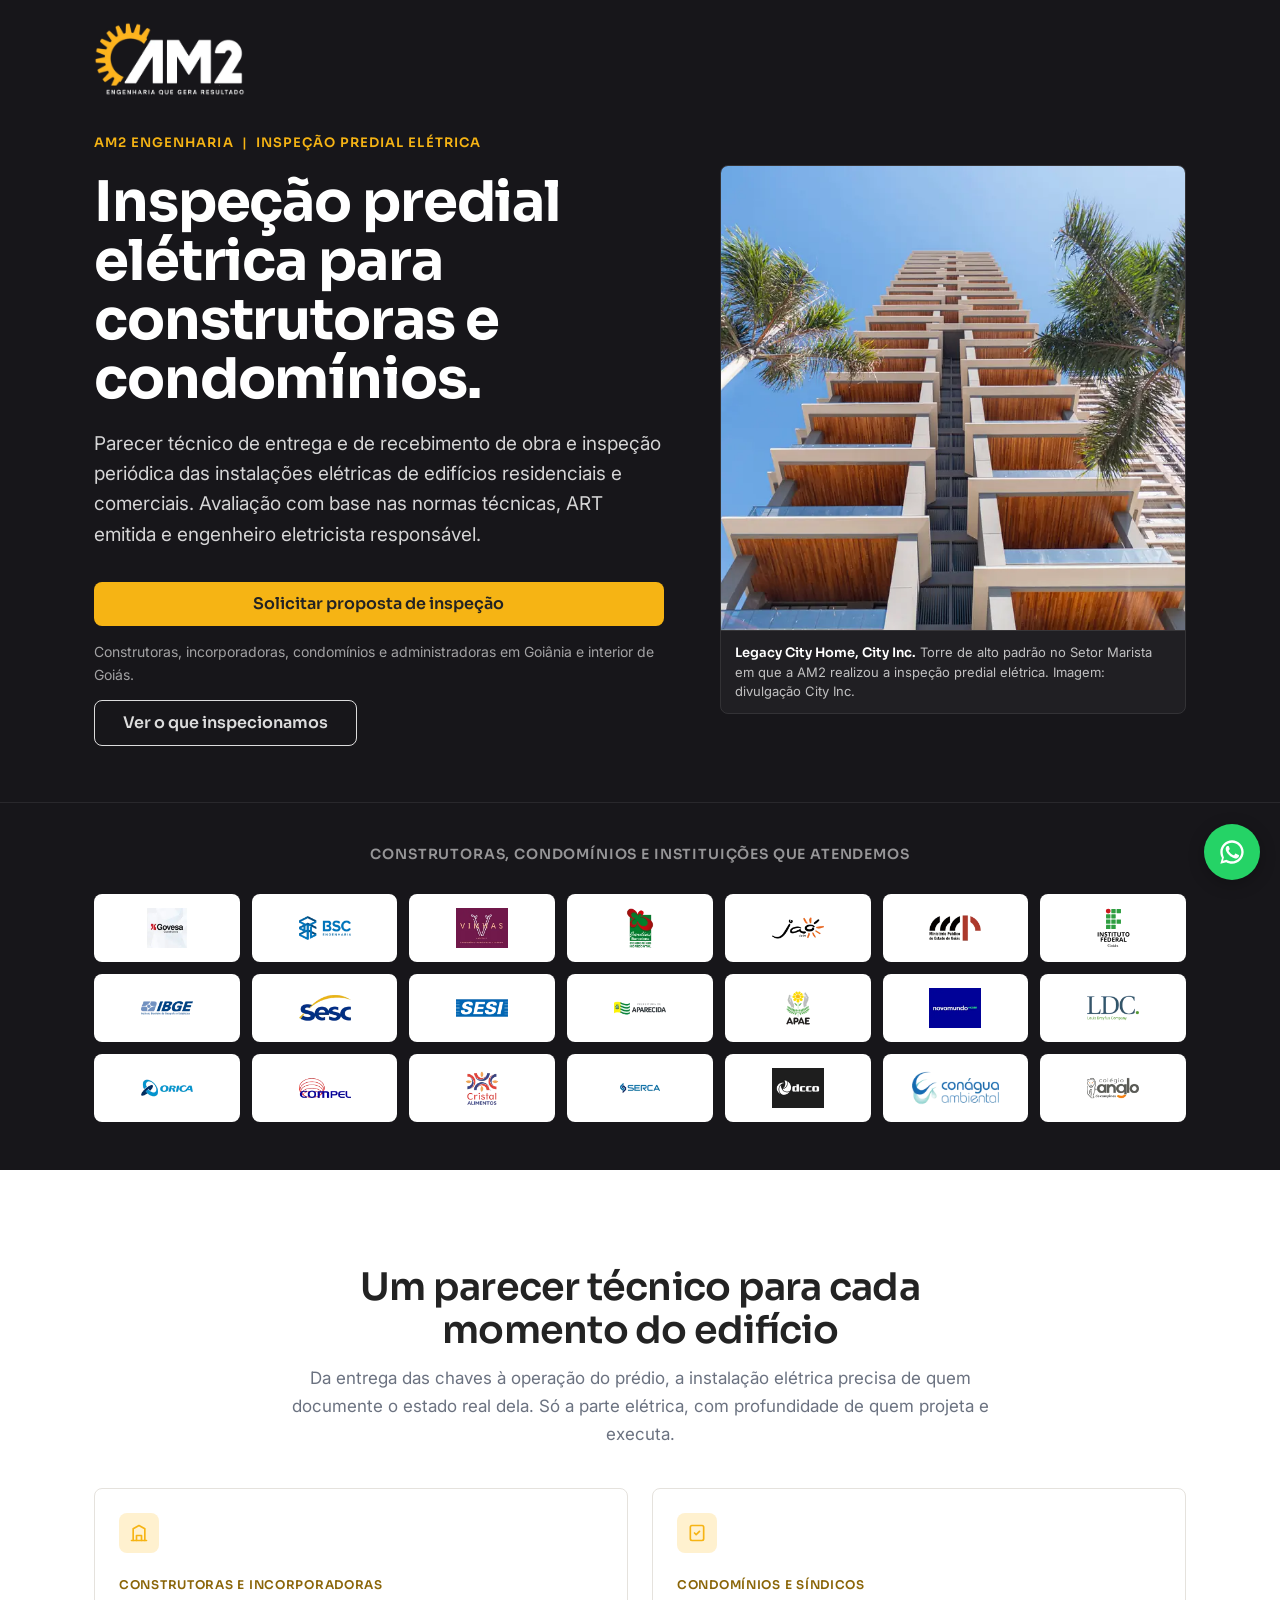
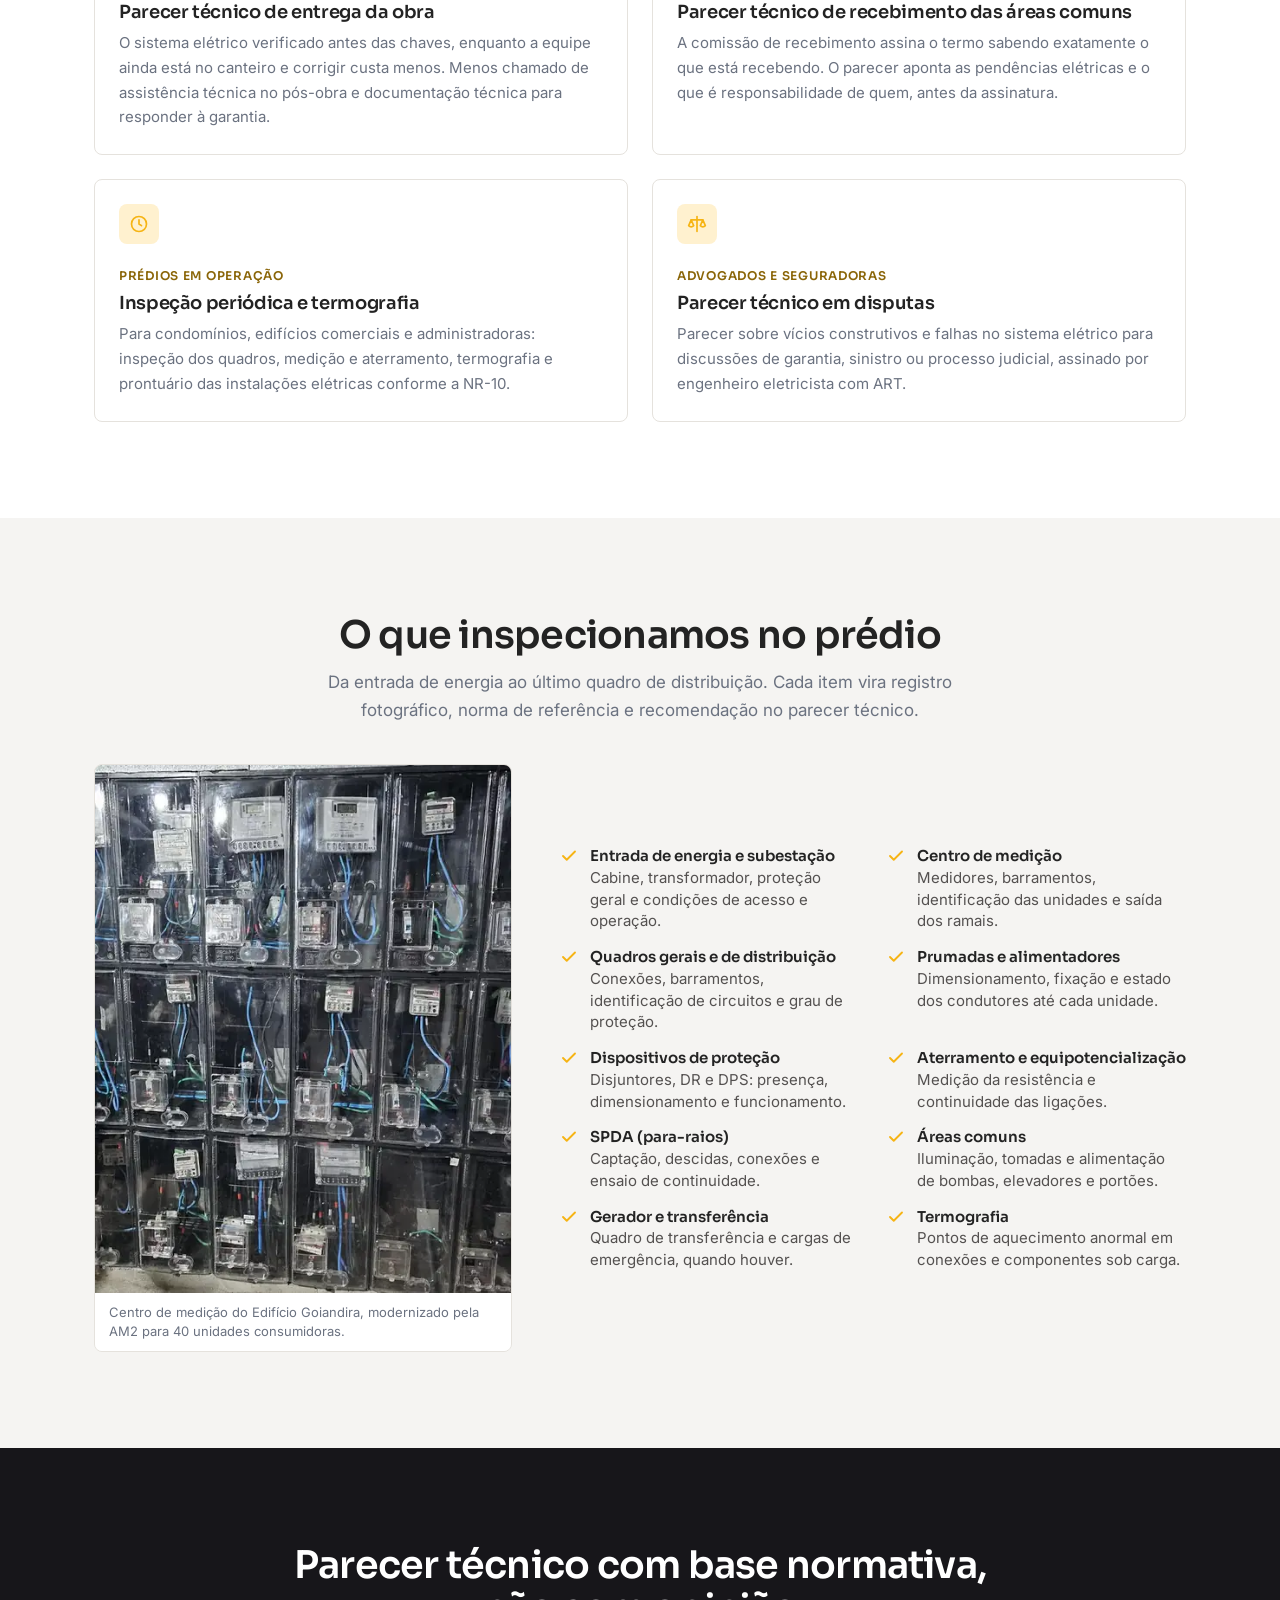
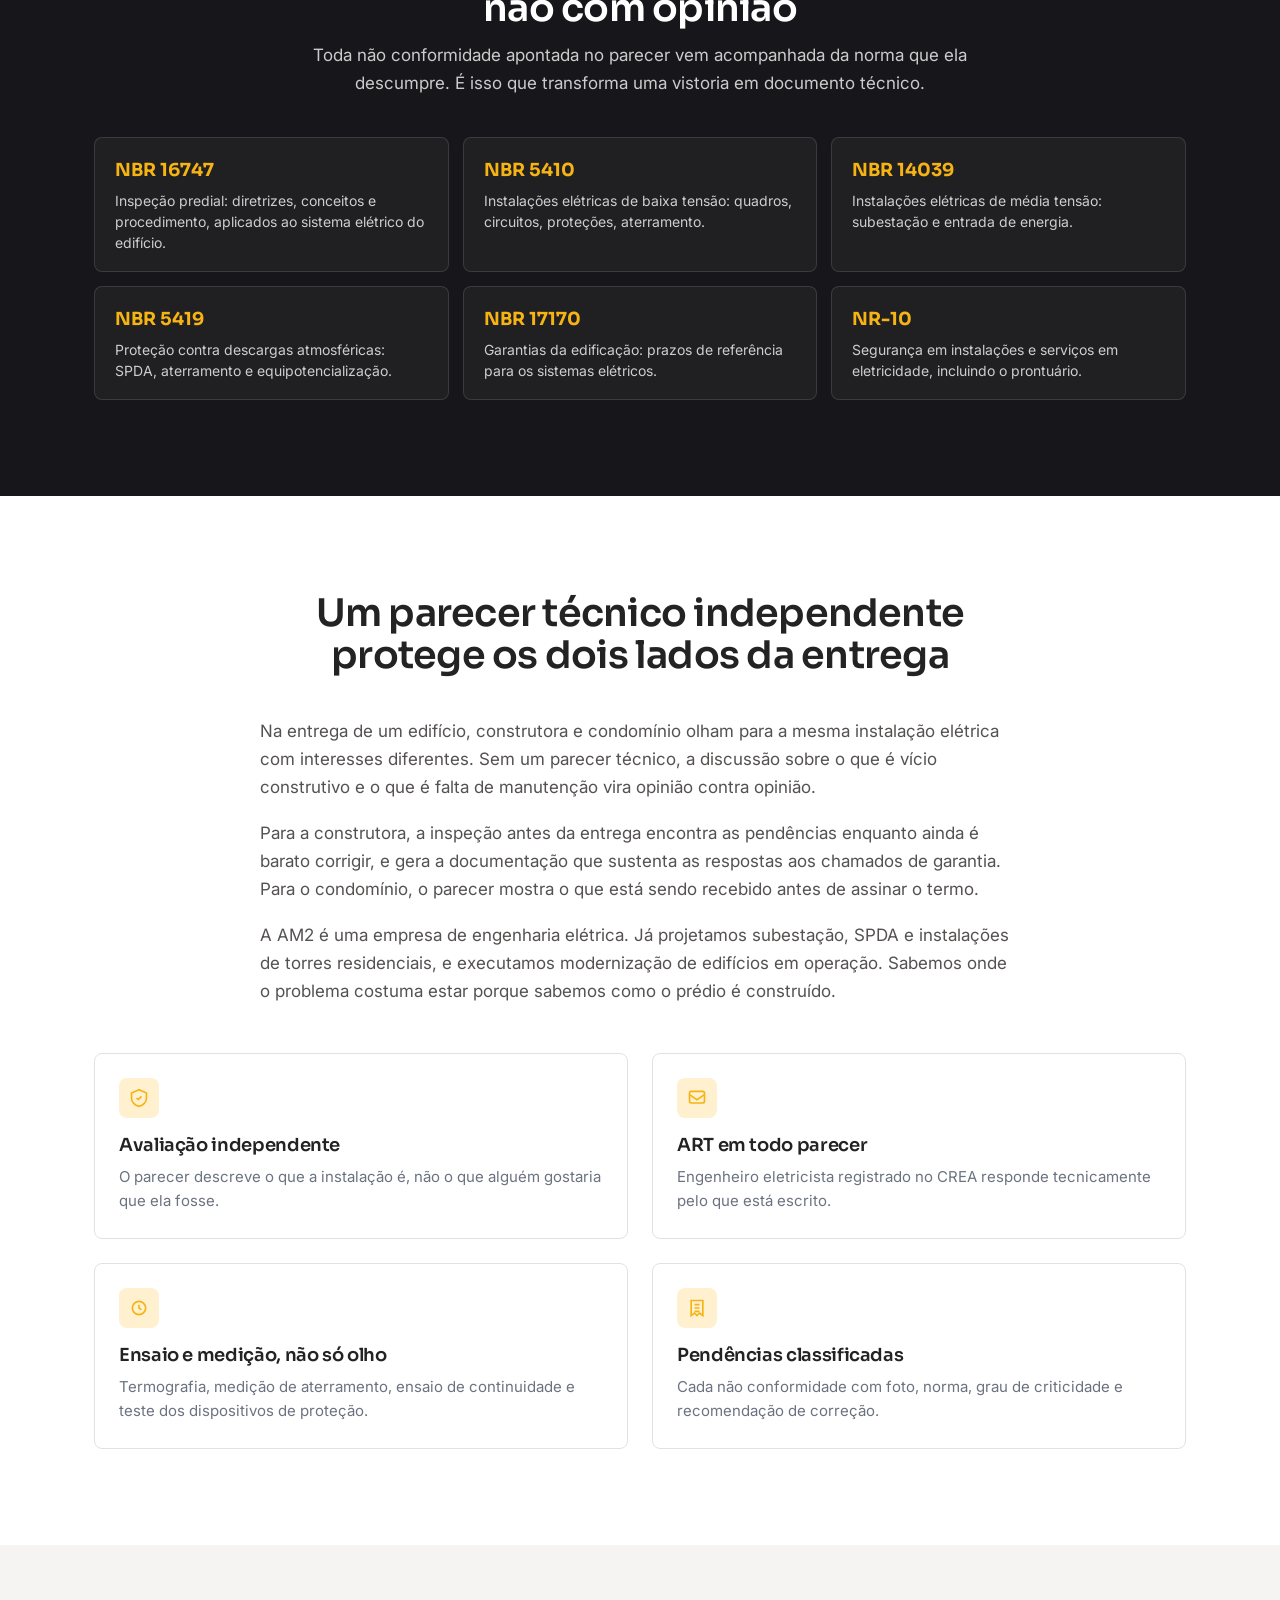
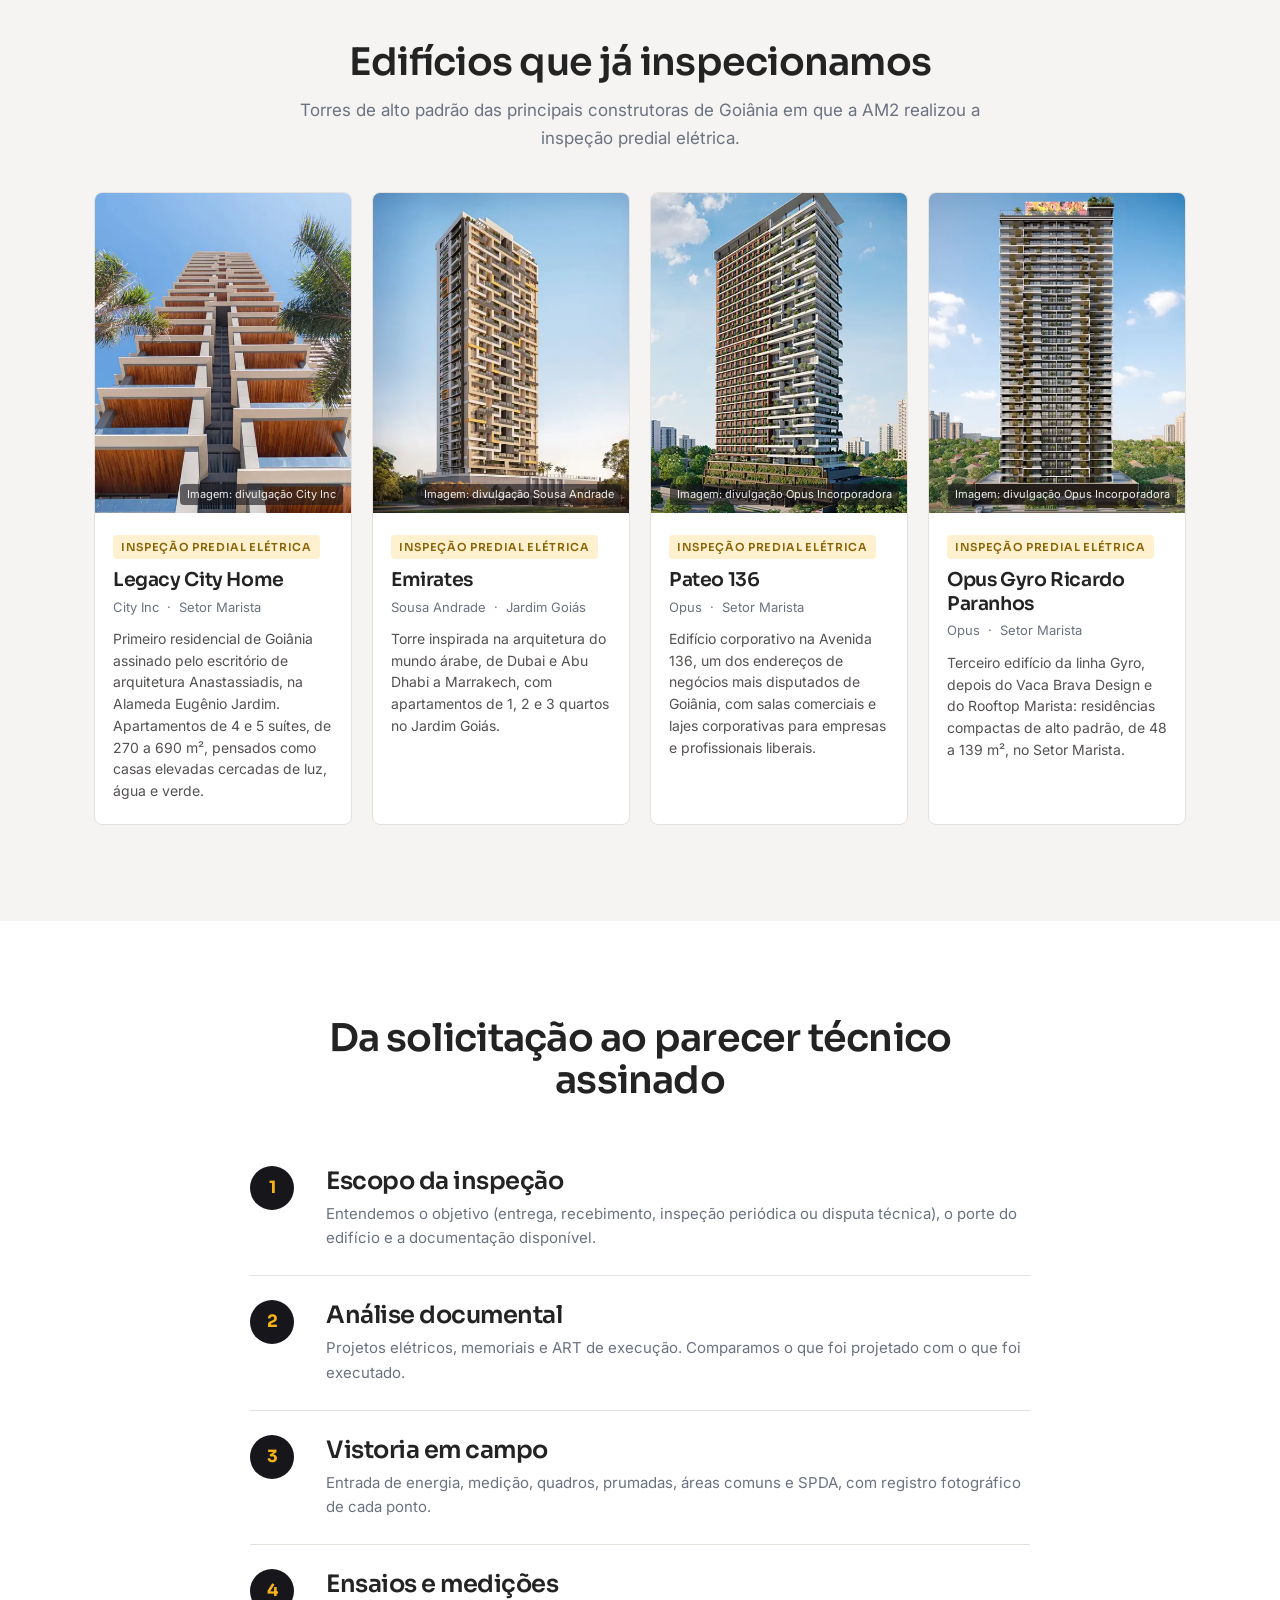
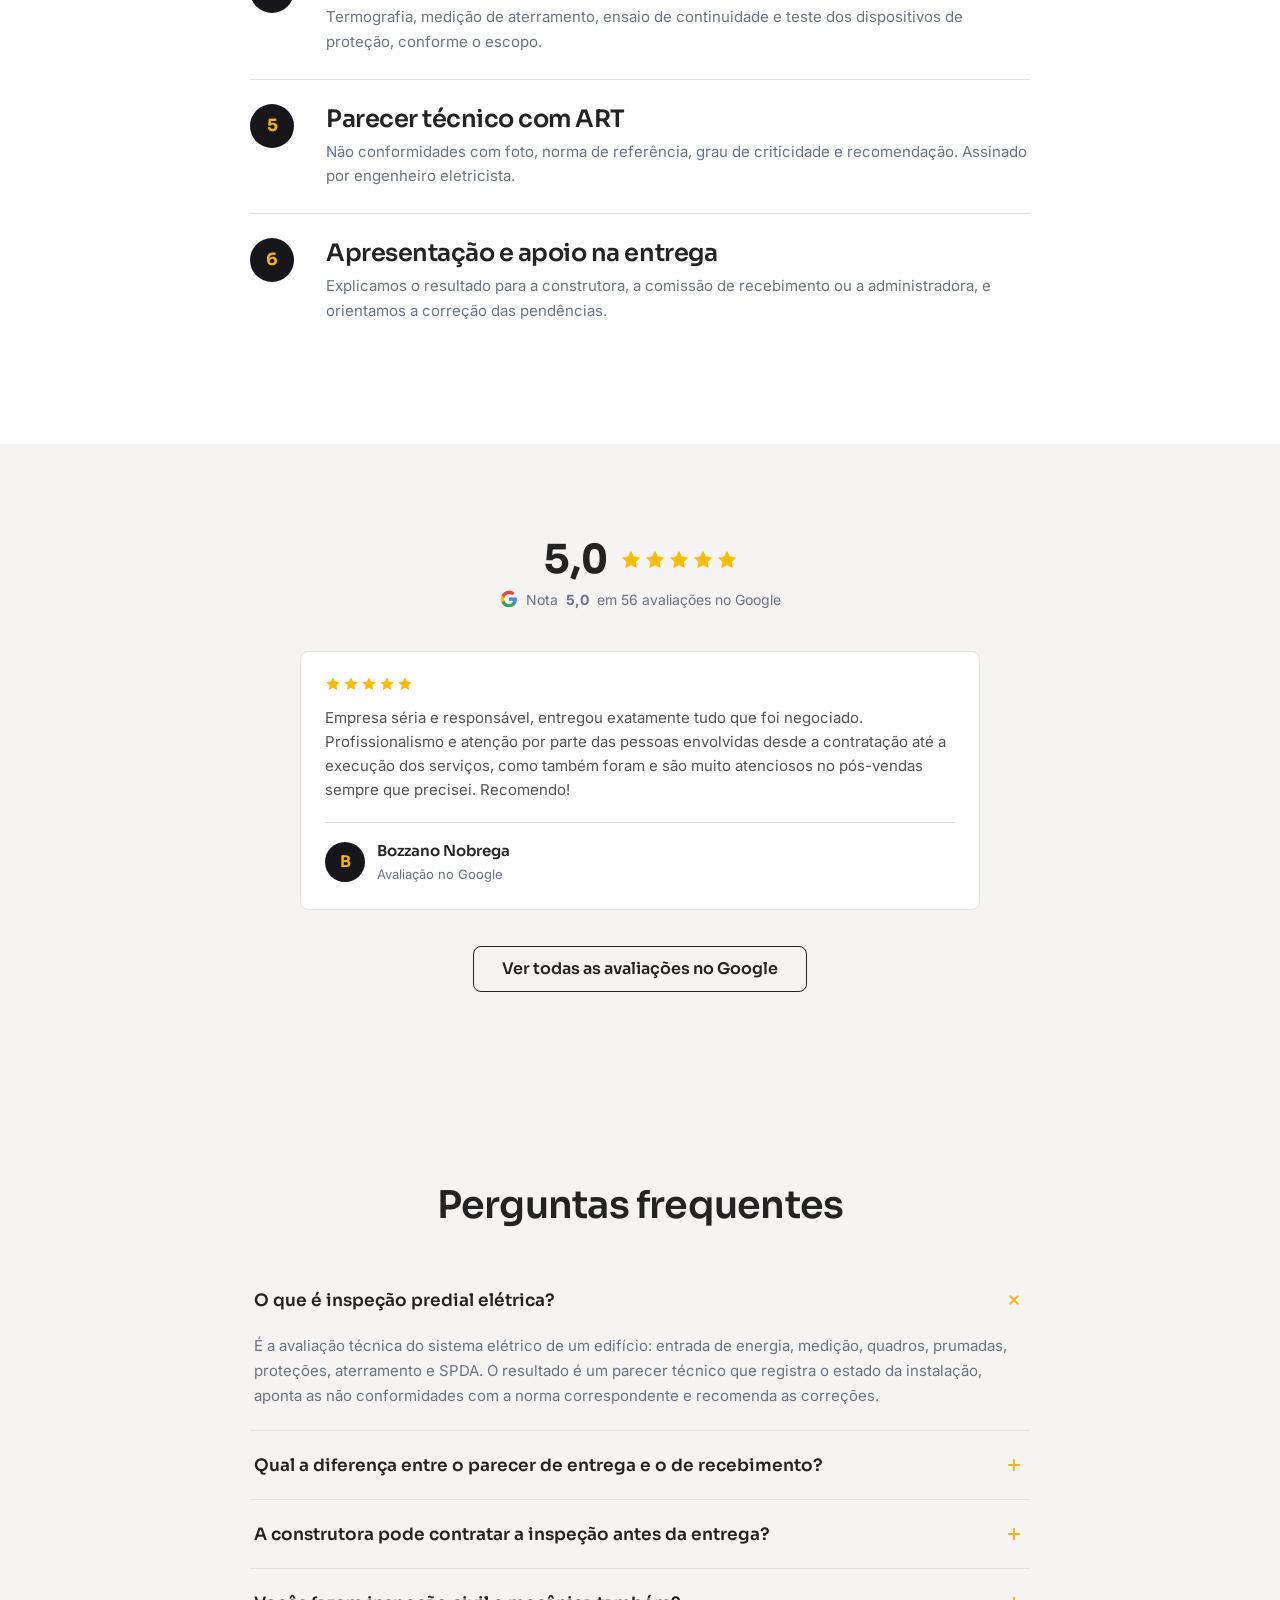
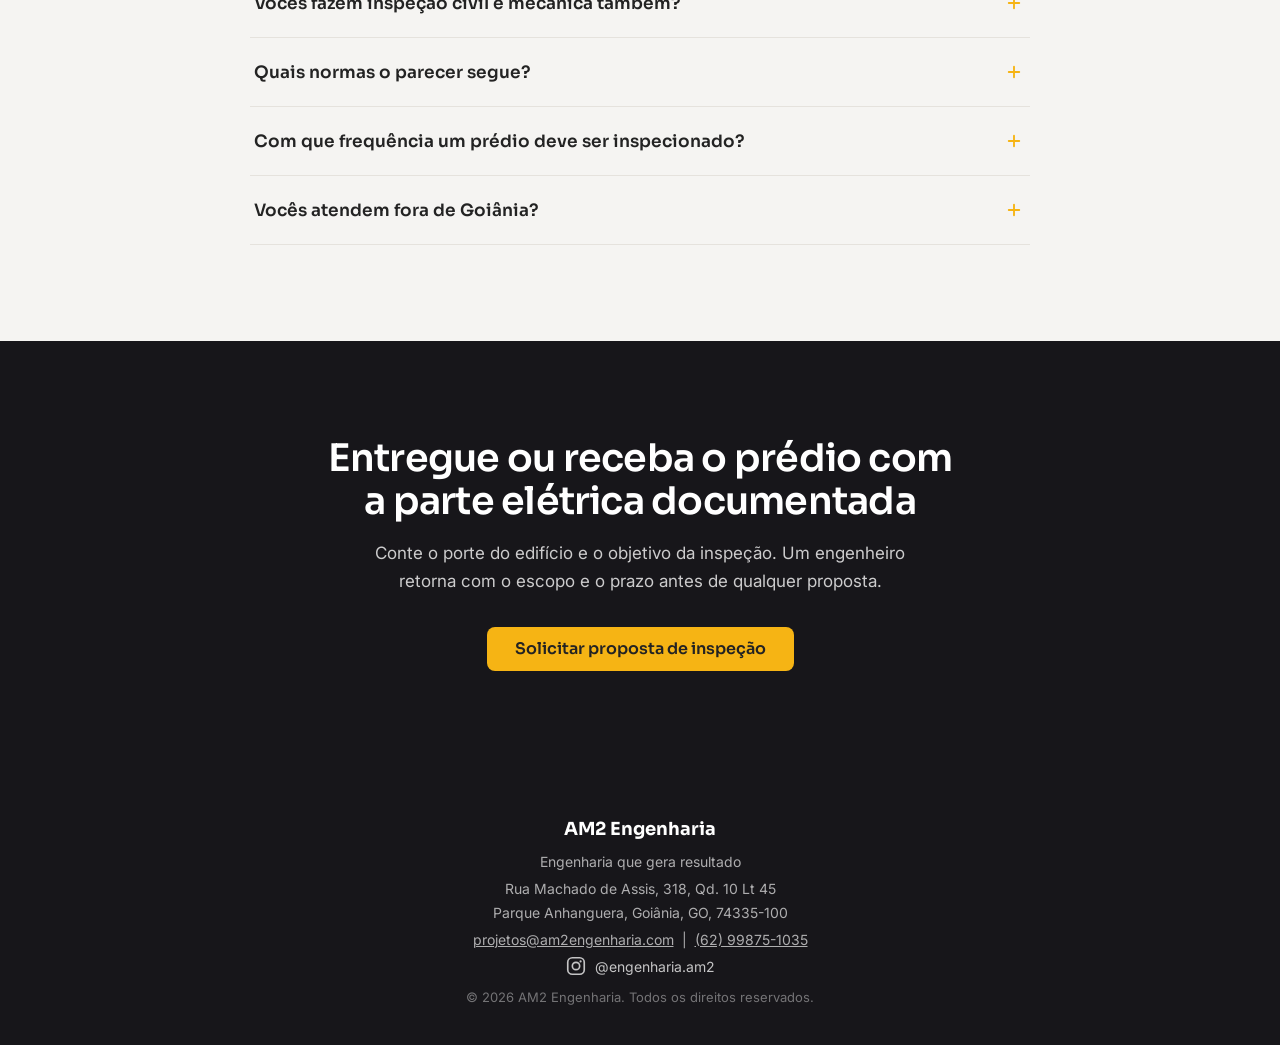
==== commit a4f92457: "Aplica os ajustes do Andre: parecer tecnico, predios inspecionados e logo nova Laudo vira parecer te" ====
--- a/laudos-eletricos.html
+++ b/laudos-eletricos.html
@@ -4,21 +4,21 @@
 <meta charset="UTF-8">
 <meta name="viewport" content="width=device-width, initial-scale=1.0">
 <title>Inspeção Predial Elétrica para Construtoras e Condomínios em Goiânia | AM2 Engenharia</title>
-<meta name="description" content="Inspeção predial elétrica e laudo de entrega e recebimento de obra para construtoras, incorporadoras e condomínios em Goiânia. Avaliação conforme NBR 16747 e NBR 5410, com ART e engenheiro eletricista responsável.">
+<meta name="description" content="Inspeção predial elétrica e parecer técnico de entrega e recebimento de obra para construtoras, incorporadoras e condomínios em Goiânia. Avaliação conforme NBR 16747 e NBR 5410, com ART e engenheiro eletricista responsável.">
 <link rel="canonical" href="https://am2engenharia.com/energia-solar/laudos-eletricos.html">
 
 <meta property="og:site_name" content="AM2 Engenharia">
 <meta property="og:title" content="Inspeção Predial Elétrica para Construtoras e Condomínios | AM2 Engenharia">
-<meta property="og:description" content="Laudo de entrega e recebimento de obra, inspeção periódica e perícia das instalações elétricas de edifícios. Com ART e engenheiro eletricista responsável.">
-<meta property="og:image" content="https://am2engenharia.com/energia-solar/img/laudos/hero-trinita.webp">
+<meta property="og:description" content="Parecer técnico de entrega e recebimento de obra e inspeção periódica das instalações elétricas de edifícios. Com ART e engenheiro eletricista responsável.">
+<meta property="og:image" content="https://am2engenharia.com/energia-solar/img/laudos/hero-legacy.webp">
 <meta property="og:url" content="https://am2engenharia.com/energia-solar/laudos-eletricos.html">
 <meta property="og:type" content="website">
 <meta property="og:locale" content="pt_BR">
 
 <meta name="twitter:card" content="summary_large_image">
 <meta name="twitter:title" content="Inspeção Predial Elétrica para Construtoras e Condomínios | AM2 Engenharia">
-<meta name="twitter:description" content="Laudo de entrega e recebimento de obra, inspeção periódica e perícia das instalações elétricas de edifícios.">
-<meta name="twitter:image" content="https://am2engenharia.com/energia-solar/img/laudos/hero-trinita.webp">
+<meta name="twitter:description" content="Parecer técnico de entrega e recebimento de obra e inspeção periódica das instalações elétricas de edifícios.">
+<meta name="twitter:image" content="https://am2engenharia.com/energia-solar/img/laudos/hero-legacy.webp">
 
 <link rel="icon" href="data:image/svg+xml,%3Csvg xmlns='http://www.w3.org/2000/svg' viewBox='0 0 32 32'%3E%3Crect width='32' height='32' rx='6' fill='%2317161A'/%3E%3Ccircle cx='16' cy='16' r='8' fill='%23F6B414'/%3E%3C/svg%3E">
 
@@ -40,7 +40,7 @@
   html{-webkit-text-size-adjust:100%}
   body{margin:0;font-family:'Inter','Segoe UI',sans-serif;font-size:17px;line-height:1.65;color:#232323;background:#fff}
   .topo{background:#17161A;padding:22px 0 4px}
-  .logo-am2{height:44px;width:auto;display:block}
+  .logo-am2{height:60px;width:auto;display:block}@media (min-width:769px){.logo-am2{height:74px}}
   .hero{background:#17161A;color:#fff;padding:32px 0 56px}
   .container{max-width:1140px;margin:0 auto;padding:0 24px}
   .hero-conteudo{max-width:760px;margin:0 auto;text-align:center}
@@ -48,14 +48,14 @@
   h1{font-family:'Sora','Segoe UI',sans-serif;font-weight:700;letter-spacing:-0.02em;font-size:34px;line-height:1.1;margin:0 0 20px;color:#fff}
   @media (min-width:769px){h1{font-size:52px;line-height:1.06}}
 </style>
-<link rel="stylesheet" href="css/style.css">
+<link rel="stylesheet" href="css/style.css?v=20261010">
 
 <script type="application/ld+json">
 {
   "@context": "https://schema.org",
   "@type": "LocalBusiness",
   "name": "AM2 Engenharia",
-  "image": "https://am2engenharia.com/energia-solar/img/laudos/hero-trinita.webp",
+  "image": "https://am2engenharia.com/energia-solar/img/laudos/hero-legacy.webp",
   "telephone": "+5562998751035",
   "email": "projetos@am2engenharia.com",
   "address": {
@@ -71,7 +71,7 @@
     "@type": "Offer",
     "itemOffered": {
       "@type": "Service",
-      "name": "Inspeção predial elétrica e laudo de entrega e recebimento de obra",
+      "name": "Inspeção predial elétrica e parecer técnico de entrega e recebimento de obra",
       "provider": { "@type": "LocalBusiness", "name": "AM2 Engenharia" }
     }
   }
@@ -89,14 +89,7 @@
 <!-- CABEÇALHO / LOGO -->
 <header class="topo">
   <div class="container">
-    <svg id="logoAm2" class="logo-am2" viewBox="0 0 320.2 152.9" xmlns="http://www.w3.org/2000/svg" role="img" aria-label="AM2 Engenharia">
-      <style>#logoAm2 .st0{fill:#F6B414}#logoAm2 .st1{fill:#FFFFFF}</style>
-      <g>
-        <path class="st0" d="M116.3,11.3c-0.7-0.4-1.4-0.8-2.1-1.2c-0.8-0.4-1.8-0.3-2.3,0.4l-11.1,13.9c-0.5,0.6-1.4,0.9-2.2,0.5c-0.5-0.2-1.1-0.5-1.6-0.7c-0.8-0.3-1.2-1.1-1.1-1.9L98,4.7c0.1-0.9-0.5-1.7-1.3-2c-1.6-0.4-3.1-0.8-4.7-1.1c-0.9-0.2-1.8,0.3-2.1,1.1l-6.3,16.6c-0.3,0.8-1.1,1.3-1.9,1.2c-0.6-0.1-1.1-0.1-1.7-0.1c-0.8-0.1-1.5-0.7-1.7-1.5L74.8,1.5c-0.2-0.9-1-1.5-1.9-1.5c-1.6,0.1-3.2,0.2-4.8,0.4c-0.9,0.1-1.6,0.8-1.6,1.7l-0.8,17.8c0,0.8-0.6,1.5-1.4,1.7c-0.6,0.1-1.1,0.3-1.7,0.4c-0.8,0.2-1.6-0.2-2-0.9L51.8,5.6c-0.4-0.8-1.4-1.1-2.2-0.8c-1.5,0.6-3,1.2-4.5,1.8c-0.8,0.4-1.3,1.3-1,2.2l4.7,17.1c0.2,0.8-0.1,1.6-0.8,2.1c-0.5,0.3-1,0.6-1.5,0.9c-0.7,0.4-1.6,0.4-2.2-0.2L31.1,16.6c-0.7-0.6-1.7-0.6-2.4-0.1c-1.3,1-2.5,2.1-3.7,3.1c-0.7,0.6-0.8,1.6-0.3,2.4l9.8,14.9c0.5,0.7,0.4,1.6-0.2,2.2c-0.4,0.4-0.8,0.9-1.1,1.3c-0.5,0.6-1.4,0.8-2.2,0.5l-16.1-7.4c-0.8-0.4-1.8-0.1-2.3,0.7c-0.4,0.7-0.9,1.4-1.3,2c-0.4,0.7-0.8,1.4-1.2,2.1C9.6,39,9.8,40,10.5,40.6l13.9,11.1c0.6,0.5,0.9,1.4,0.5,2.2c-0.2,0.5-0.5,1.1-0.7,1.6c-0.3,0.8-1.1,1.2-1.9,1.1L4.7,54.5c-0.9-0.1-1.7,0.5-2,1.3c-0.4,1.6-0.8,3.1-1.1,4.7c-0.2,0.9,0.3,1.8,1.1,2.1l16.6,6.3c0.8,0.3,1.3,1.1,1.2,1.9c-0.1,0.6-0.1,1.1-0.1,1.7c-0.1,0.8-0.7,1.5-1.5,1.7L1.5,77.7c-0.9,0.2-1.5,1-1.5,1.9c0.1,1.6,0.2,3.2,0.4,4.8C0.5,85.3,1.2,86,2.1,86l17.8,0.8c0.8,0,1.5,0.6,1.7,1.4c0.1,0.6,0.3,1.1,0.4,1.7c0.2,0.8-0.2,1.6-0.9,2l-15.5,8.7c-0.8,0.4-1.1,1.4-0.8,2.2c0.6,1.5,1.2,3,1.8,4.5c0.4,0.8,1.3,1.3,2.2,1l17.1-4.7c0.8-0.2,1.6,0.1,2.1,0.8c0.3,0.5,0.6,1,0.9,1.5c0.4,0.7,0.4,1.6-0.2,2.2l-12.1,13.1c-0.6,0.7-0.7,1.7-0.1,2.4c1,1.3,2.1,2.5,3.1,3.7c0.6,0.7,1.6,0.8,2.4,0.3l14.9-9.8c0.7-0.5,1.6-0.4,2.2,0.2c0.4,0.4,0.9,0.8,1.3,1.1c0.6,0.5,0.8,1.4,0.5,2.2l-7.4,16.1c-0.4,0.8-0.1,1.8,0.7,2.3c0.7,0.4,1.4,0.9,2,1.3c0.7,0.4,1.4,0.8,2.1,1.2c0.8,0.4,1.8,0.3,2.3-0.4l11.1-13.9c0.5-0.6,1.4-0.9,2.2-0.5c0.3,0.1,0.6,0.3,0.9,0.4l6.7-10.9c-2.8-1-5.5-2.3-8-3.9c-9.5-5.9-16.7-15.3-19.4-27c-2.7-11.6-0.5-23.3,5.3-32.8c5.9-9.5,15.3-16.7,27-19.5c11.6-2.7,23.3-0.5,32.8,5.3c2.5,1.6,4.9,3.4,7.1,5.5l6.7-10.9c-0.3-0.2-0.5-0.4-0.8-0.6c-0.6-0.5-0.8-1.4-0.5-2.2l7.4-16.1c0.4-0.8,0.1-1.8-0.7-2.3C117.7,12.2,117,11.7,116.3,11.3z"/>
-        <path class="st1" d="M147.3,129.2V38c0-0.5-0.2-1.1-0.6-1.4c-0.4-0.4-0.9-0.6-1.4-0.6H122c-0.7,0-1.4,0.4-1.7,1l-56.4,91.2c-0.4,0.6-0.4,1.4,0,2.1c0.4,0.6,1,1,1.8,1h21.7c0.7,0,1.4-0.4,1.7-1l35.8-57.9v56.9c0,0.5,0.2,1.1,0.6,1.4c0.4,0.4,0.9,0.6,1.4,0.6h18.4C146.4,131.3,147.3,130.3,147.3,129.2z M284,63.9c0.6-2.7,2.7-4.7,5.4-5.2c2.7-0.5,5.4,0.5,7,2.7c1.6,2.2,1.8,5.1,0.4,7.5l-36.6,59.3c-0.4,0.6-0.4,1.4,0,2.1c0.4,0.6,1,1,1.8,1h56.3c0.5,0,1.1-0.2,1.4-0.6c0.4-0.4,0.6-0.9,0.6-1.4v-18.4c0-1.1-0.9-2-2-2h-19.6l16.9-27.4c6.6-10.3,6.2-23.7-1.2-33.5c-7.3-9.8-20-14.1-31.8-10.6c-11.8,3.4-20.2,13.8-21.1,26.1c0,0.6,0.2,1.1,0.5,1.5c0.4,0.4,0.9,0.6,1.5,0.6H282C282.9,65.4,283.8,64.8,284,63.9z M204.3,71.3L183,36.9c-0.4-0.6-1-1-1.7-1H158c-0.5,0-1.1,0.2-1.4,0.6c-0.4,0.4-0.6,0.9-0.6,1.4v91.2c0,0.5,0.2,1.1,0.6,1.4s0.9,0.6,1.4,0.6h18.4c0.5,0,1.1-0.2,1.4-0.6c0.4-0.4,0.6-0.9,0.6-1.4V72.4l24.1,38.9c0.4,0.6,1,1,1.7,1s1.4-0.4,1.7-1l24.1-38.9v56.9c0,0.5,0.2,1.1,0.6,1.4c0.4,0.4,0.9,0.6,1.4,0.6h18.4c1.1,0,2-0.9,2-2V38c0-0.5-0.2-1.1-0.6-1.4c-0.4-0.4-0.9-0.6-1.4-0.6h-23.3c-0.7,0-1.4,0.4-1.7,1L204.3,71.3z"/>
-        <path class="st1" d="M63.6,146.4c0.1,1.6,1.2,3.1,4.1,3.1c2.8,0,4.2-1.4,4.2-3.3c0-1.9-1.2-2.6-2.8-2.9l-1.5-0.3c-0.9-0.2-1.4-0.5-1.4-1c0-0.7,0.5-1.1,1.5-1.1c1,0,1.6,0.6,1.7,1.2h2.3c-0.1-1.6-1.4-3-3.9-3c-2.4,0-4,1.2-4,3.2c0,1.7,1.1,2.6,2.7,2.9l1.4,0.3c1,0.2,1.5,0.5,1.5,1.1c0,0.7-0.5,1.2-1.7,1.2c-1.1,0-1.8-0.6-1.9-1.2H63.6z M85.8,144.8v-1.2c0-2.9-1.6-4.7-4.5-4.7c-2.9,0-4.5,1.8-4.5,4.7v1.2c0,2.9,1.7,4.7,4.5,4.7C84.2,149.5,85.8,147.7,85.8,144.8z M83.3,143.6v1.2c0,1.8-0.8,2.7-2,2.7c-1.2,0-2-0.9-2-2.7v-1.2c0-1.8,0.8-2.7,2-2.7C82.5,140.9,83.3,141.9,83.3,143.6z M97.7,147.3h-4.1v-8.1h-2.5v10.2h6.5V147.3z M106.6,147.5c-1.1,0-1.8-0.7-1.8-2v-6.4h-2.4v6.7c0,2.2,1.6,3.7,4.3,3.7c2.6,0,4.3-1.5,4.3-3.7v-6.7h-2.4v6.4C108.5,146.8,107.7,147.5,106.6,147.5z M120.3,152.9c1.2,0,2-0.5,2-1.5c0-0.8-0.5-1.3-1.4-1.3l0.3-0.7c2.1-0.2,3.5-1.6,3.5-3.6v-0.3h-2.3c0,1.1-0.7,1.9-1.8,1.9c-1.2,0-1.9-0.9-1.9-2.7v-1.1c0-1.7,0.7-2.7,1.9-2.7c1.1,0,1.8,0.8,1.8,1.9h2.3v-0.3c0-2.2-1.7-3.7-4.2-3.7c-2.8,0-4.4,1.8-4.4,4.7v1.1c0,2.7,1.3,4.4,3.7,4.7l-0.3,0.8v0.8h0.4c0.8,0,0.9,0.2,0.9,0.4c0,0.3-0.4,0.4-0.8,0.4c-0.3,0-0.6,0-0.8-0.1v1C119.5,152.9,119.8,152.9,120.3,152.9z M135.1,138.4c1,0,1.6-0.7,1.6-1.7h-1.1c0,0.4-0.2,0.7-0.5,0.7c-0.6,0-0.9-0.8-1.9-0.8c-1.1,0-1.5,0.9-1.5,1.7h1.1c0-0.3,0.2-0.7,0.5-0.7C133.8,137.6,134.1,138.4,135.1,138.4z M138.6,144.8v-1.2c0-2.9-1.6-4.7-4.5-4.7c-2.9,0-4.5,1.8-4.5,4.7v1.2c0,2.9,1.7,4.7,4.5,4.7C137,149.5,138.6,147.7,138.6,144.8z M136.1,143.6v1.2c0,1.8-0.8,2.7-2,2.7c-1.2,0-2-0.9-2-2.7v-1.2c0-1.8,0.8-2.7,2-2.7C135.3,140.9,136.1,141.9,136.1,143.6z M150.8,147.4h-4.4v-2.3h4.1v-1.8h-4.1v-2.2h4.4v-1.9h-6.8v10.2h6.8V147.4z M155.7,146.4c0.1,1.6,1.2,3.1,4.1,3.1c2.8,0,4.2-1.4,4.2-3.3c0-1.9-1.2-2.6-2.8-2.9l-1.5-0.3c-0.9-0.2-1.4-0.5-1.4-1c0-0.7,0.5-1.1,1.5-1.1c1,0,1.6,0.6,1.7,1.2h2.3c-0.1-1.6-1.4-3-3.9-3c-2.4,0-4,1.2-4,3.2c0,1.7,1.1,2.6,2.7,2.9l1.4,0.3c1,0.2,1.5,0.5,1.5,1.1c0,0.7-0.5,1.2-1.7,1.2c-1.1,0-1.8-0.6-1.9-1.2H155.7z M175.4,146.4c0.1,1.6,1.2,3.1,4.1,3.1c2.8,0,4.2-1.4,4.2-3.3c0-1.9-1.2-2.6-2.8-2.9l-1.5-0.3c-0.9-0.2-1.4-0.5-1.4-1c0-0.7,0.5-1.1,1.5-1.1c1,0,1.6,0.6,1.7,1.2h2.3c-0.1-1.6-1.4-3-3.9-3c-2.4,0-4,1.2-4,3.2c0,1.7,1.1,2.6,2.7,2.9l1.4,0.3c1,0.2,1.5,0.5,1.5,1.1c0,0.7-0.5,1.2-1.7,1.2c-1.1,0-1.8-0.6-1.9-1.2H175.4z M193.1,147.5c-1.1,0-1.8-0.7-1.8-2v-6.4h-2.4v6.7c0,2.2,1.6,3.7,4.3,3.7c2.6,0,4.3-1.5,4.3-3.7v-6.7h-2.4v6.4C194.9,146.8,194.2,147.5,193.1,147.5z M202.4,146.4c0.1,1.6,1.2,3.1,4.1,3.1c2.8,0,4.2-1.4,4.2-3.3c0-1.9-1.2-2.6-2.8-2.9l-1.5-0.3c-0.9-0.2-1.4-0.5-1.4-1c0-0.7,0.5-1.1,1.5-1.1c1,0,1.6,0.6,1.7,1.2h2.3c-0.1-1.6-1.4-3-3.9-3c-2.4,0-4,1.2-4,3.2c0,1.7,1.1,2.6,2.7,2.9l1.4,0.3c1,0.2,1.5,0.5,1.5,1.1c0,0.7-0.5,1.2-1.7,1.2c-1.1,0-1.8-0.6-1.9-1.2H202.4z M220.3,149.3v-8.2h2.8v-2h-8v2h2.8v8.2H220.3z M234.8,147.4h-4.4v-2.3h4.1v-1.8h-4.1v-2.2h4.4v-1.9h-6.8v10.2h6.8V147.4z M242.5,149.3v-6.1h0.1l4.1,6.1h1.9v-10.2h-2.3v6.1h-0.1l-4.1-6.1h-1.9v10.2H242.5z M258.7,149.3v-8.2h2.8v-2h-8v2h2.8v8.2H258.7z M268.7,138.1h1.6l2.1-2.4h-2L268.7,138.1z M267.3,149.3l0.7-2.4h3.2l0.7,2.4h2.6l-3.3-10.2h-3l-3.3,10.2H267.3z M269.6,141.3l1.1,3.9h-2.3l1.1-3.9H269.6z M280.9,149.3h3.1l3.2-10.2h-2.7l-1.9,7.6h-0.1l-1.9-7.6h-2.9L280.9,149.3z M298.8,147.4h-4.4v-2.3h4.1v-1.8h-4.1v-2.2h4.4v-1.9H292v10.2h6.8V147.4z M306.7,149.3v-10.2h-2.5v10.2H306.7z M311.9,146.4c0.1,1.6,1.2,3.1,4.1,3.1c2.8,0,4.2-1.4,4.2-3.3c0-1.9-1.2-2.6-2.8-2.9l-1.5-0.3c-0.9-0.2-1.4-0.5-1.4-1c0-0.7,0.5-1.1,1.5-1.1c1,0,1.6,0.6,1.7,1.2h2.3c-0.1-1.6-1.4-3-3.9-3c-2.4,0-4,1.2-4,3.2c0,1.7,1.1,2.6,2.7,2.9l1.4,0.3c1,0.2,1.5,0.5,1.5,1.1c0,0.7-0.5,1.2-1.7,1.2c-1.1,0-1.8-0.6-1.9-1.2H311.9z"/>
-      </g>
-    </svg>
+    <img class="logo-am2" src="img/logo-am2.webp?v=20261010" alt="AM2 Engenharia, engenharia que gera resultado" width="359" height="176">
   </div>
 </header>
 
@@ -107,7 +100,7 @@
       <div class="hero-conteudo">
         <span class="eyebrow">AM2 ENGENHARIA &nbsp;|&nbsp; INSPEÇÃO PREDIAL ELÉTRICA</span>
         <h1>Inspeção predial elétrica para construtoras e condomínios.</h1>
-        <p class="hero-subtitulo">Laudo de entrega e de recebimento de obra, inspeção periódica e perícia das instalações elétricas de edifícios residenciais e comerciais. Avaliação com base nas normas técnicas, ART emitida e engenheiro eletricista responsável.</p>
+        <p class="hero-subtitulo">Parecer técnico de entrega e de recebimento de obra e inspeção periódica das instalações elétricas de edifícios residenciais e comerciais. Avaliação com base nas normas técnicas, ART emitida e engenheiro eletricista responsável.</p>
         <div class="hero-acoes">
           <button class="btn btn-primario btn-bloco" data-whatsapp-origem="hero_laudos">Solicitar proposta de inspeção</button>
           <span class="hero-micro">Construtoras, incorporadoras, condomínios e administradoras em Goiânia e interior de Goiás.</span>
@@ -116,8 +109,8 @@
       </div>
       <div class="hero-imagem">
         <figure>
-          <img src="img/laudos/hero-trinita.webp" alt="Torre do Residencial Trinitá I, edifício residencial com projeto elétrico da AM2 Engenharia" width="680" height="680" loading="eager" fetchpriority="high">
-          <figcaption class="hero-legenda"><strong>Residencial Trinitá I.</strong> Projeto elétrico da AM2: instalações de 287,98 kVA, subestação de 300 kVA e SPDA em 19.209 m².</figcaption>
+          <img src="img/laudos/hero-legacy.webp" alt="Torre do Legacy City Home, da City Inc, no Setor Marista, em Goiânia" width="680" height="680" loading="eager" fetchpriority="high">
+          <figcaption class="hero-legenda"><strong>Legacy City Home, City Inc.</strong> Torre de alto padrão no Setor Marista em que a AM2 realizou a inspeção predial elétrica. Imagem: divulgação City Inc.</figcaption>
         </figure>
       </div>
     </div>
@@ -158,21 +151,21 @@
 <section class="secao-clara">
   <div class="container">
     <div class="titulo-secao">
-      <h2>Um laudo para cada momento do edifício</h2>
+      <h2>Um parecer técnico para cada momento do edifício</h2>
       <p>Da entrega das chaves à operação do prédio, a instalação elétrica precisa de quem documente o estado real dela. Só a parte elétrica, com profundidade de quem projeta e executa.</p>
     </div>
     <div class="pontos-grid">
       <div class="ponto-card">
         <div class="icone" aria-hidden="true"><svg width="20" height="20" viewBox="0 0 24 24" fill="none" stroke="currentColor" stroke-width="2" stroke-linecap="round" stroke-linejoin="round"><path d="M3 21h18"/><path d="M5 21V7l7-4 7 4v14"/><path d="M9 21v-6h6v6"/></svg></div>
         <span class="publico-tag">Construtoras e incorporadoras</span>
-        <h3>Laudo de entrega da obra</h3>
+        <h3>Parecer técnico de entrega da obra</h3>
         <p>O sistema elétrico verificado antes das chaves, enquanto a equipe ainda está no canteiro e corrigir custa menos. Menos chamado de assistência técnica no pós-obra e documentação técnica para responder à garantia.</p>
       </div>
       <div class="ponto-card">
         <div class="icone" aria-hidden="true"><svg width="20" height="20" viewBox="0 0 24 24" fill="none" stroke="currentColor" stroke-width="2" stroke-linecap="round" stroke-linejoin="round"><rect x="4" y="3" width="16" height="18" rx="2"/><path d="m9 12 2 2 4-4"/></svg></div>
         <span class="publico-tag">Condomínios e síndicos</span>
-        <h3>Laudo de recebimento das áreas comuns</h3>
-        <p>A comissão de recebimento assina o termo sabendo exatamente o que está recebendo. O laudo aponta as pendências elétricas e o que é responsabilidade de quem, antes da assinatura.</p>
+        <h3>Parecer técnico de recebimento das áreas comuns</h3>
+        <p>A comissão de recebimento assina o termo sabendo exatamente o que está recebendo. O parecer aponta as pendências elétricas e o que é responsabilidade de quem, antes da assinatura.</p>
       </div>
       <div class="ponto-card">
         <div class="icone" aria-hidden="true"><svg width="20" height="20" viewBox="0 0 24 24" fill="none" stroke="currentColor" stroke-width="2" stroke-linecap="round" stroke-linejoin="round"><circle cx="12" cy="12" r="9"/><path d="M12 7v5l3 2"/></svg></div>
@@ -183,7 +176,7 @@
       <div class="ponto-card">
         <div class="icone" aria-hidden="true"><svg width="20" height="20" viewBox="0 0 24 24" fill="none" stroke="currentColor" stroke-width="2" stroke-linecap="round" stroke-linejoin="round"><path d="M12 3v18"/><path d="M5 7h14"/><path d="m5 7-3 7a4 4 0 0 0 6 0Z"/><path d="m19 7-3 7a4 4 0 0 0 6 0Z"/></svg></div>
         <span class="publico-tag">Advogados e seguradoras</span>
-        <h3>Perícia e parecer técnico</h3>
+        <h3>Parecer técnico em disputas</h3>
         <p>Parecer sobre vícios construtivos e falhas no sistema elétrico para discussões de garantia, sinistro ou processo judicial, assinado por engenheiro eletricista com ART.</p>
       </div>
     </div>
@@ -195,7 +188,7 @@
   <div class="container">
     <div class="titulo-secao">
       <h2>O que inspecionamos no prédio</h2>
-      <p>Da entrada de energia ao último quadro de distribuição. Cada item vira registro fotográfico, norma de referência e recomendação no laudo.</p>
+      <p>Da entrada de energia ao último quadro de distribuição. Cada item vira registro fotográfico, norma de referência e recomendação no parecer técnico.</p>
     </div>
     <div class="escopo-grid">
       <figure class="escopo-foto">
@@ -222,8 +215,8 @@
 <section class="secao-escura">
   <div class="container">
     <div class="titulo-secao">
-      <h2>Laudo com base normativa, não com opinião</h2>
-      <p>Toda não conformidade apontada no laudo vem acompanhada da norma que ela descumpre. É isso que transforma uma vistoria em documento técnico.</p>
+      <h2>Parecer técnico com base normativa, não com opinião</h2>
+      <p>Toda não conformidade apontada no parecer vem acompanhada da norma que ela descumpre. É isso que transforma uma vistoria em documento técnico.</p>
     </div>
     <div class="normas-grid">
       <div class="norma"><span class="norma-codigo">NBR 16747</span><p>Inspeção predial: diretrizes, conceitos e procedimento, aplicados ao sistema elétrico do edifício.</p></div>
@@ -240,22 +233,22 @@
 <section class="secao-clara">
   <div class="container">
     <div class="titulo-secao">
-      <h2>Um laudo independente protege os dois lados da entrega</h2>
+      <h2>Um parecer técnico independente protege os dois lados da entrega</h2>
     </div>
     <div class="objecao-corpo">
-      <p>Na entrega de um edifício, construtora e condomínio olham para a mesma instalação elétrica com interesses diferentes. Sem um laudo técnico, a discussão sobre o que é vício construtivo e o que é falta de manutenção vira opinião contra opinião.</p>
-      <p>Para a construtora, a inspeção antes da entrega encontra as pendências enquanto ainda é barato corrigir, e gera a documentação que sustenta as respostas aos chamados de garantia. Para o condomínio, o laudo mostra o que está sendo recebido antes de assinar o termo.</p>
+      <p>Na entrega de um edifício, construtora e condomínio olham para a mesma instalação elétrica com interesses diferentes. Sem um parecer técnico, a discussão sobre o que é vício construtivo e o que é falta de manutenção vira opinião contra opinião.</p>
+      <p>Para a construtora, a inspeção antes da entrega encontra as pendências enquanto ainda é barato corrigir, e gera a documentação que sustenta as respostas aos chamados de garantia. Para o condomínio, o parecer mostra o que está sendo recebido antes de assinar o termo.</p>
       <p>A AM2 é uma empresa de engenharia elétrica. Já projetamos subestação, SPDA e instalações de torres residenciais, e executamos modernização de edifícios em operação. Sabemos onde o problema costuma estar porque sabemos como o prédio é construído.</p>
     </div>
     <div class="pontos-grid">
       <div class="ponto-card">
         <div class="icone" aria-hidden="true"><svg width="20" height="20" viewBox="0 0 24 24" fill="none" stroke="currentColor" stroke-width="2"><path d="M12 2 3 6v6c0 5 4 9 9 10 5-1 9-5 9-10V6l-9-4z"/><path d="m9 12 2 2 4-4"/></svg></div>
         <h3>Avaliação independente</h3>
-        <p>O laudo descreve o que a instalação é, não o que alguém gostaria que ela fosse.</p>
+        <p>O parecer descreve o que a instalação é, não o que alguém gostaria que ela fosse.</p>
       </div>
       <div class="ponto-card">
         <div class="icone" aria-hidden="true"><svg width="20" height="20" viewBox="0 0 24 24" fill="none" stroke="currentColor" stroke-width="2"><rect x="3" y="4" width="18" height="14" rx="2"/><path d="m3 8 9 6 9-6"/></svg></div>
-        <h3>ART em todo laudo</h3>
+        <h3>ART em todo parecer</h3>
         <p>Engenheiro eletricista registrado no CREA responde tecnicamente pelo que está escrito.</p>
       </div>
       <div class="ponto-card">
@@ -272,64 +265,62 @@
   </div>
 </section>
 
-<!-- 07. PROVA: EDIFÍCIOS E INSTALAÇÕES -->
+<!-- 07. PROVA: EDIFÍCIOS QUE JÁ INSPECIONAMOS -->
 <section class="secao-alternada">
   <div class="container">
     <div class="titulo-secao">
-      <h2>Edifícios e instalações em que já atuamos</h2>
-      <p>Inspeção, ensaio, projeto e execução elétrica em prédios residenciais, comerciais e institucionais.</p>
-    </div>
-
-    <div class="destaque-projeto">
-      <div class="destaque-projeto-img">
-        <img src="img/laudos/novomundo-antes-depois.webp" alt="Quadro de distribuição antes e depois da manutenção feita pela AM2 Engenharia" width="900" height="567" loading="lazy">
-      </div>
-      <div class="destaque-projeto-corpo">
-        <span class="destaque-tag">Inspeção de quadros</span>
-        <h3>Novo Mundo</h3>
-        <p class="destaque-local">Instalação de média e baixa tensão de 1.000 kVA</p>
-        <div class="destaque-metricas">
-          <div class="destaque-metrica">
-            <div class="valor ambar numero-tabular">54</div>
-            <div class="rotulo">quadros de distribuição inspecionados</div>
-          </div>
-          <div class="destaque-metrica">
-            <div class="valor numero-tabular">34</div>
-            <div class="rotulo">quadros com manutenção corretiva e preventiva</div>
-          </div>
-        </div>
-        <div class="destaque-bateria">
-          <svg width="22" height="22" viewBox="0 0 24 24" fill="none" stroke="currentColor" stroke-width="2" stroke-linecap="round" stroke-linejoin="round" aria-hidden="true"><path d="M9 12h6M9 16h6M9 8h6"/><path d="M5 3h14v18l-4-3-3 3-3-3-4 3V3z"/></svg>
-          <span>Relatório técnico de inspeção de <strong>todos os quadros</strong> de alta e baixa tensão, com diagrama unifilar da instalação, seguido da correção das não conformidades encontradas.</span>
-        </div>
-      </div>
-    </div>
-
-    <div class="portfolio-grid grid-3">
-      <div class="portfolio-card">
-        <img src="img/laudos/goiandira-quadro.webp" alt="Quadros de distribuição instalados na modernização elétrica do Edifício Goiandira" width="520" height="661" loading="lazy">
-        <div class="portfolio-card-corpo">
-          <h3>Edifício Goiandira</h3>
-          <div class="potencia">Modernização de prédio em operação</div>
-          <p>Subestação de 225 kVA, centro de medição de 40 unidades, novos ramais para 24 apartamentos e 14 salas e novos quadros de distribuição.</p>
-        </div>
-      </div>
-      <div class="portfolio-card">
-        <img src="img/laudos/villas-espanha.webp" alt="Área comum do condomínio Villas de Espanha" width="640" height="403" loading="lazy">
-        <div class="portfolio-card-corpo">
-          <h3>Villas de Espanha</h3>
-          <div class="potencia">Projeto elétrico de condomínio</div>
-          <p>Instalações de 289,84 kVA, subestação de 300 kVA, SPDA em 9.443 m², CFTV, cerca eletrificada e 145 pontos de telefonia e interfonia.</p>
-        </div>
-      </div>
-      <div class="portfolio-card">
-        <img src="img/laudos/apae-ensaio.webp" alt="Equipamento de medição usado em ensaio elétrico de campo pela AM2" width="480" height="481" loading="lazy">
-        <div class="portfolio-card-corpo">
-          <h3>APAE</h3>
-          <div class="potencia">Ensaio e SPDA</div>
-          <p>Ensaio de continuidade elétrica das armaduras do concreto e execução do sistema de proteção contra descargas atmosféricas em 2.900 m².</p>
-        </div>
-      </div>
+      <h2>Edifícios que já inspecionamos</h2>
+      <p>Torres de alto padrão das principais construtoras de Goiânia em que a AM2 realizou a inspeção predial elétrica.</p>
+    </div>
+    <div class="predios-grid">
+      <article class="predio-card">
+        <figure class="predio-foto">
+          <img src="img/laudos/predio-legacy.webp" alt="Torre do Legacy City Home vista de baixo, com varandas revestidas em madeira" width="480" height="600" loading="lazy">
+          <figcaption>Imagem: divulgação City Inc</figcaption>
+        </figure>
+        <div class="predio-corpo">
+          <span class="predio-tag">Inspeção predial elétrica</span>
+          <h3>Legacy City Home</h3>
+          <p class="predio-local">City Inc &nbsp;·&nbsp; Setor Marista</p>
+          <p>Primeiro residencial de Goiânia assinado pelo escritório de arquitetura Anastassiadis, na Alameda Eugênio Jardim. Apartamentos de 4 e 5 suítes, de 270 a 690 m², pensados como casas elevadas cercadas de luz, água e verde.</p>
+        </div>
+      </article>
+      <article class="predio-card">
+        <figure class="predio-foto">
+          <img src="img/laudos/predio-emirates.webp" alt="Fachada da torre residencial Emirates, da Sousa Andrade" width="480" height="600" loading="lazy">
+          <figcaption>Imagem: divulgação Sousa Andrade</figcaption>
+        </figure>
+        <div class="predio-corpo">
+          <span class="predio-tag">Inspeção predial elétrica</span>
+          <h3>Emirates</h3>
+          <p class="predio-local">Sousa Andrade &nbsp;·&nbsp; Jardim Goiás</p>
+          <p>Torre inspirada na arquitetura do mundo árabe, de Dubai e Abu Dhabi a Marrakech, com apartamentos de 1, 2 e 3 quartos no Jardim Goiás.</p>
+        </div>
+      </article>
+      <article class="predio-card">
+        <figure class="predio-foto">
+          <img src="img/laudos/predio-pateo136.webp" alt="Fachada do edifício corporativo Pateo 136, com varandas ajardinadas" width="480" height="600" loading="lazy">
+          <figcaption>Imagem: divulgação Opus Incorporadora</figcaption>
+        </figure>
+        <div class="predio-corpo">
+          <span class="predio-tag">Inspeção predial elétrica</span>
+          <h3>Pateo 136</h3>
+          <p class="predio-local">Opus &nbsp;·&nbsp; Setor Marista</p>
+          <p>Edifício corporativo na Avenida 136, um dos endereços de negócios mais disputados de Goiânia, com salas comerciais e lajes corporativas para empresas e profissionais liberais.</p>
+        </div>
+      </article>
+      <article class="predio-card">
+        <figure class="predio-foto">
+          <img src="img/laudos/predio-gyro.webp" alt="Fachada da torre residencial Opus Gyro Ricardo Paranhos" width="480" height="600" loading="lazy">
+          <figcaption>Imagem: divulgação Opus Incorporadora</figcaption>
+        </figure>
+        <div class="predio-corpo">
+          <span class="predio-tag">Inspeção predial elétrica</span>
+          <h3>Opus Gyro Ricardo Paranhos</h3>
+          <p class="predio-local">Opus &nbsp;·&nbsp; Setor Marista</p>
+          <p>Terceiro edifício da linha Gyro, depois do Vaca Brava Design e do Rooftop Marista: residências compactas de alto padrão, de 48 a 139 m², no Setor Marista.</p>
+        </div>
+      </article>
     </div>
   </div>
 </section>
@@ -338,14 +329,14 @@
 <section class="secao-clara">
   <div class="container">
     <div class="titulo-secao">
-      <h2>Da solicitação ao laudo assinado</h2>
+      <h2>Da solicitação ao parecer técnico assinado</h2>
     </div>
     <div class="etapas-lista">
       <div class="etapa">
         <div class="etapa-numero">1</div>
         <div>
           <h3>Escopo da inspeção</h3>
-          <p>Entendemos o objetivo (entrega, recebimento, inspeção periódica ou perícia), o porte do edifício e a documentação disponível.</p>
+          <p>Entendemos o objetivo (entrega, recebimento, inspeção periódica ou disputa técnica), o porte do edifício e a documentação disponível.</p>
         </div>
       </div>
       <div class="etapa">
@@ -372,7 +363,7 @@
       <div class="etapa">
         <div class="etapa-numero">5</div>
         <div>
-          <h3>Laudo com ART</h3>
+          <h3>Parecer técnico com ART</h3>
           <p>Não conformidades com foto, norma de referência, grau de criticidade e recomendação. Assinado por engenheiro eletricista.</p>
         </div>
       </div>
@@ -432,16 +423,16 @@
           <span class="sinal" aria-hidden="true"><svg width="18" height="18" viewBox="0 0 24 24" fill="none" stroke="currentColor" stroke-width="2.5" stroke-linecap="round"><path d="M12 5v14M5 12h14"/></svg></span>
         </button>
         <div class="faq-resposta" id="faq-resposta-1">
-          <div class="faq-resposta-interno">É a avaliação técnica do sistema elétrico de um edifício: entrada de energia, medição, quadros, prumadas, proteções, aterramento e SPDA. O resultado é um laudo que registra o estado da instalação, aponta as não conformidades com a norma correspondente e recomenda as correções.</div>
+          <div class="faq-resposta-interno">É a avaliação técnica do sistema elétrico de um edifício: entrada de energia, medição, quadros, prumadas, proteções, aterramento e SPDA. O resultado é um parecer técnico que registra o estado da instalação, aponta as não conformidades com a norma correspondente e recomenda as correções.</div>
         </div>
       </div>
       <div class="faq-item">
         <button class="faq-pergunta" aria-expanded="false" aria-controls="faq-resposta-2">
-          <span>Qual a diferença entre laudo de entrega e laudo de recebimento?</span>
+          <span>Qual a diferença entre o parecer de entrega e o de recebimento?</span>
           <span class="sinal" aria-hidden="true"><svg width="18" height="18" viewBox="0 0 24 24" fill="none" stroke="currentColor" stroke-width="2.5" stroke-linecap="round"><path d="M12 5v14M5 12h14"/></svg></span>
         </button>
         <div class="faq-resposta" id="faq-resposta-2">
-          <div class="faq-resposta-interno">Os dois avaliam a mesma instalação no mesmo momento, o fim da obra. O laudo de entrega normalmente é contratado pela construtora, para corrigir pendências e documentar a qualidade antes de entregar. O de recebimento é contratado pelo condomínio, para que a comissão saiba o que está recebendo antes de assinar o termo.</div>
+          <div class="faq-resposta-interno">Os dois avaliam a mesma instalação no mesmo momento, o fim da obra. O parecer de entrega normalmente é contratado pela construtora, para corrigir pendências e documentar a qualidade antes de entregar. O de recebimento é contratado pelo condomínio, para que a comissão saiba o que está recebendo antes de assinar o termo.</div>
         </div>
       </div>
       <div class="faq-item">
@@ -450,7 +441,7 @@
           <span class="sinal" aria-hidden="true"><svg width="18" height="18" viewBox="0 0 24 24" fill="none" stroke="currentColor" stroke-width="2.5" stroke-linecap="round"><path d="M12 5v14M5 12h14"/></svg></span>
         </button>
         <div class="faq-resposta" id="faq-resposta-3">
-          <div class="faq-resposta-interno">Pode, e é o melhor momento. Com a equipe ainda na obra, as pendências são corrigidas antes da vistoria do condomínio, e a construtora entrega o edifício com um laudo que documenta o estado da instalação elétrica naquele momento.</div>
+          <div class="faq-resposta-interno">Pode, e é o melhor momento. Com a equipe ainda na obra, as pendências são corrigidas antes da vistoria do condomínio, e a construtora entrega o edifício com um parecer técnico que documenta o estado da instalação elétrica naquele momento.</div>
         </div>
       </div>
       <div class="faq-item">
@@ -464,7 +455,7 @@
       </div>
       <div class="faq-item">
         <button class="faq-pergunta" aria-expanded="false" aria-controls="faq-resposta-5">
-          <span>Quais normas o laudo segue?</span>
+          <span>Quais normas o parecer segue?</span>
           <span class="sinal" aria-hidden="true"><svg width="18" height="18" viewBox="0 0 24 24" fill="none" stroke="currentColor" stroke-width="2.5" stroke-linecap="round"><path d="M12 5v14M5 12h14"/></svg></span>
         </button>
         <div class="faq-resposta" id="faq-resposta-5">
@@ -510,7 +501,7 @@
 <footer class="rodape">
   <div class="container">
     <strong>AM2 Engenharia</strong>
-    <p>Soluções sustentáveis em engenharia</p>
+    <p>Engenharia que gera resultado</p>
     <p>Rua Machado de Assis, 318, Qd. 10 Lt 45<br>Parque Anhanguera, Goiânia, GO, 74335-100</p>
     <p><a href="mailto:projetos@am2engenharia.com">projetos@am2engenharia.com</a> &nbsp;|&nbsp; <a href="tel:+5562998751035">(62) 99875-1035</a></p>
     <p class="rodape-social">
@@ -527,7 +518,7 @@
   <svg viewBox="0 0 24 24" fill="currentColor" aria-hidden="true"><path d="M17.5 14.4c-.3-.1-1.7-.9-2-1-.3-.1-.5-.1-.7.1-.2.3-.8 1-.9 1.2-.2.2-.3.2-.6.1-.3-.1-1.3-.5-2.4-1.5-.9-.8-1.5-1.8-1.7-2.1-.2-.3 0-.5.1-.6.1-.1.3-.3.4-.5.1-.1.2-.3.3-.5.1-.2 0-.4 0-.5C10 9 9.5 7.7 9.3 7.2c-.2-.5-.4-.4-.5-.4h-.5c-.2 0-.5.1-.7.3-.3.3-1 1-1 2.4s1 2.8 1.1 3c.1.2 2 3 4.8 4.3.7.3 1.2.5 1.6.6.7.2 1.3.2 1.8.1.5-.1 1.7-.7 1.9-1.4.2-.7.2-1.2.2-1.3-.1-.2-.3-.3-.6-.4z"/><path d="M12 2C6.5 2 2 6.5 2 12c0 1.9.5 3.6 1.4 5.1L2 22l5.1-1.3C8.5 21.5 10.2 22 12 22c5.5 0 10-4.5 10-10S17.5 2 12 2zm0 18c-1.6 0-3.1-.4-4.4-1.2l-.3-.2-3 .8.8-2.9-.2-.3C4.4 15 4 13.5 4 12c0-4.4 3.6-8 8-8s8 3.6 8 8-3.6 8-8 8z"/></svg>
 </a>
 
-<script src="js/main.js"></script>
+<script src="js/main.js?v=20261010"></script>
 
 </body>
 </html>
--- a/css/style.css
+++ b/css/style.css
@@ -208,13 +208,13 @@
   padding: 22px 0 4px;
 }
 .logo-am2 {
-  height: 44px;
+  height: 74px; /* a logo nova tem a assinatura embaixo; abaixo disso ela fica ilegivel */
   width: auto;
   display: block;
 }
 @media (max-width: 768px) {
   .topo { padding: 18px 0 2px; }
-  .logo-am2 { height: 38px; }
+  .logo-am2 { height: 60px; }
 }
 
 /* ---------- 01. HERO ---------- */
@@ -1201,3 +1201,50 @@
   color: #8A6508;
   margin-bottom: 6px;
 }
+
+/* Edificios inspecionados: cards em retrato para valorizar a altura das torres */
+.predios-grid {
+  display: grid;
+  grid-template-columns: repeat(4, 1fr);
+  gap: 20px;
+}
+@media (max-width: 1000px) { .predios-grid { grid-template-columns: repeat(2, 1fr); } }
+@media (max-width: 560px) { .predios-grid { grid-template-columns: 1fr; max-width: 420px; margin: 0 auto; } }
+.predio-card {
+  background: var(--am2-branco);
+  border: 1px solid var(--am2-borda);
+  border-radius: var(--raio);
+  overflow: hidden;
+  display: flex;
+  flex-direction: column;
+}
+.predio-foto { margin: 0; position: relative; line-height: 0; }
+.predio-foto img { width: 100%; height: auto; aspect-ratio: 4 / 5; object-fit: cover; }
+.predio-foto figcaption {
+  position: absolute;
+  right: 8px;
+  bottom: 8px;
+  line-height: 1.3;
+  font-size: 11px;
+  color: rgba(255,255,255,0.92);
+  background: rgba(23,22,26,0.62);
+  padding: 3px 7px;
+  border-radius: 4px;
+}
+.predio-corpo { padding: 18px 18px 22px; }
+.predio-tag {
+  display: inline-block;
+  font-family: var(--fonte-display);
+  font-weight: 600;
+  font-size: 11px;
+  letter-spacing: 0.06em;
+  text-transform: uppercase;
+  color: #8A6508;
+  background: var(--am2-ambar-tint);
+  border-radius: 4px;
+  padding: 3px 8px;
+  margin-bottom: 10px;
+}
+.predio-card h3 { font-size: 19px; line-height: 1.25; margin-bottom: 4px; }
+.predio-local { font-size: 13px; color: var(--am2-cinza); margin-bottom: 10px; }
+.predio-corpo p:last-child { font-size: 14px; line-height: 1.55; color: var(--am2-grafite-2); }
